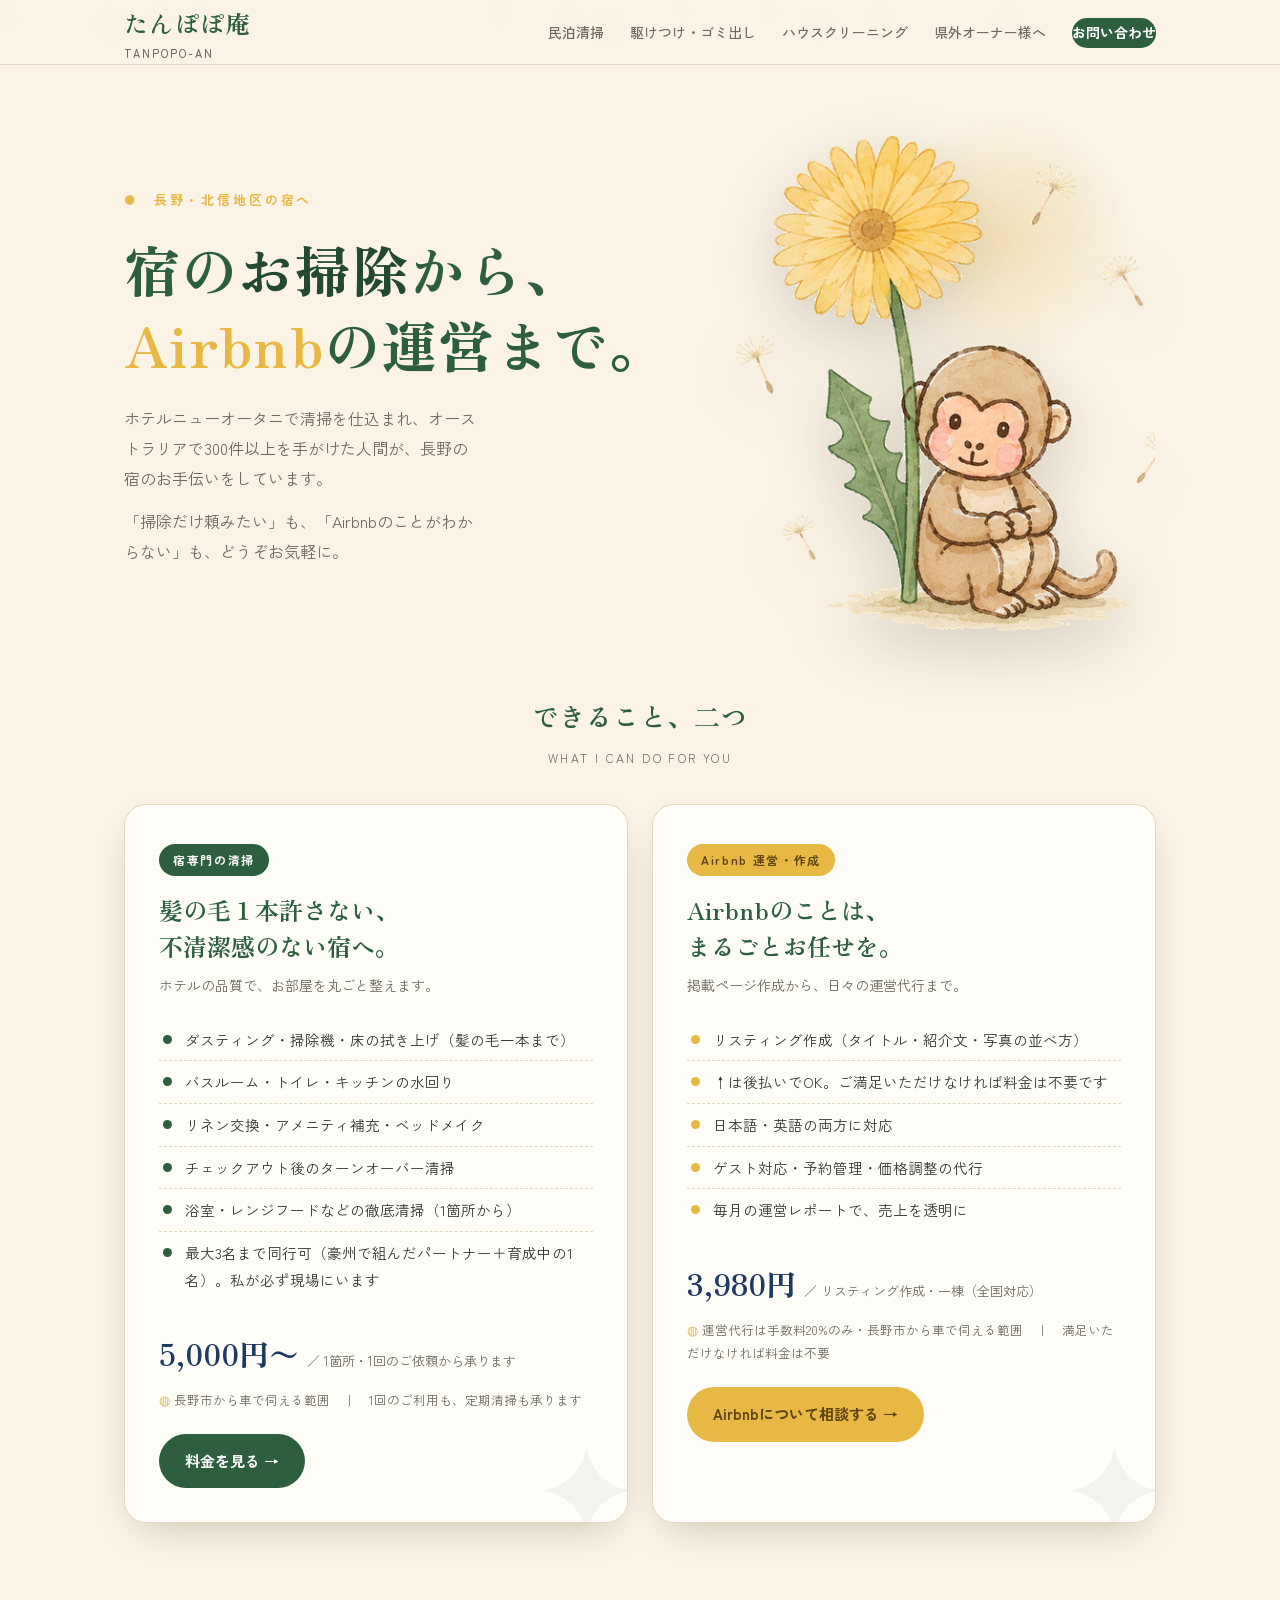
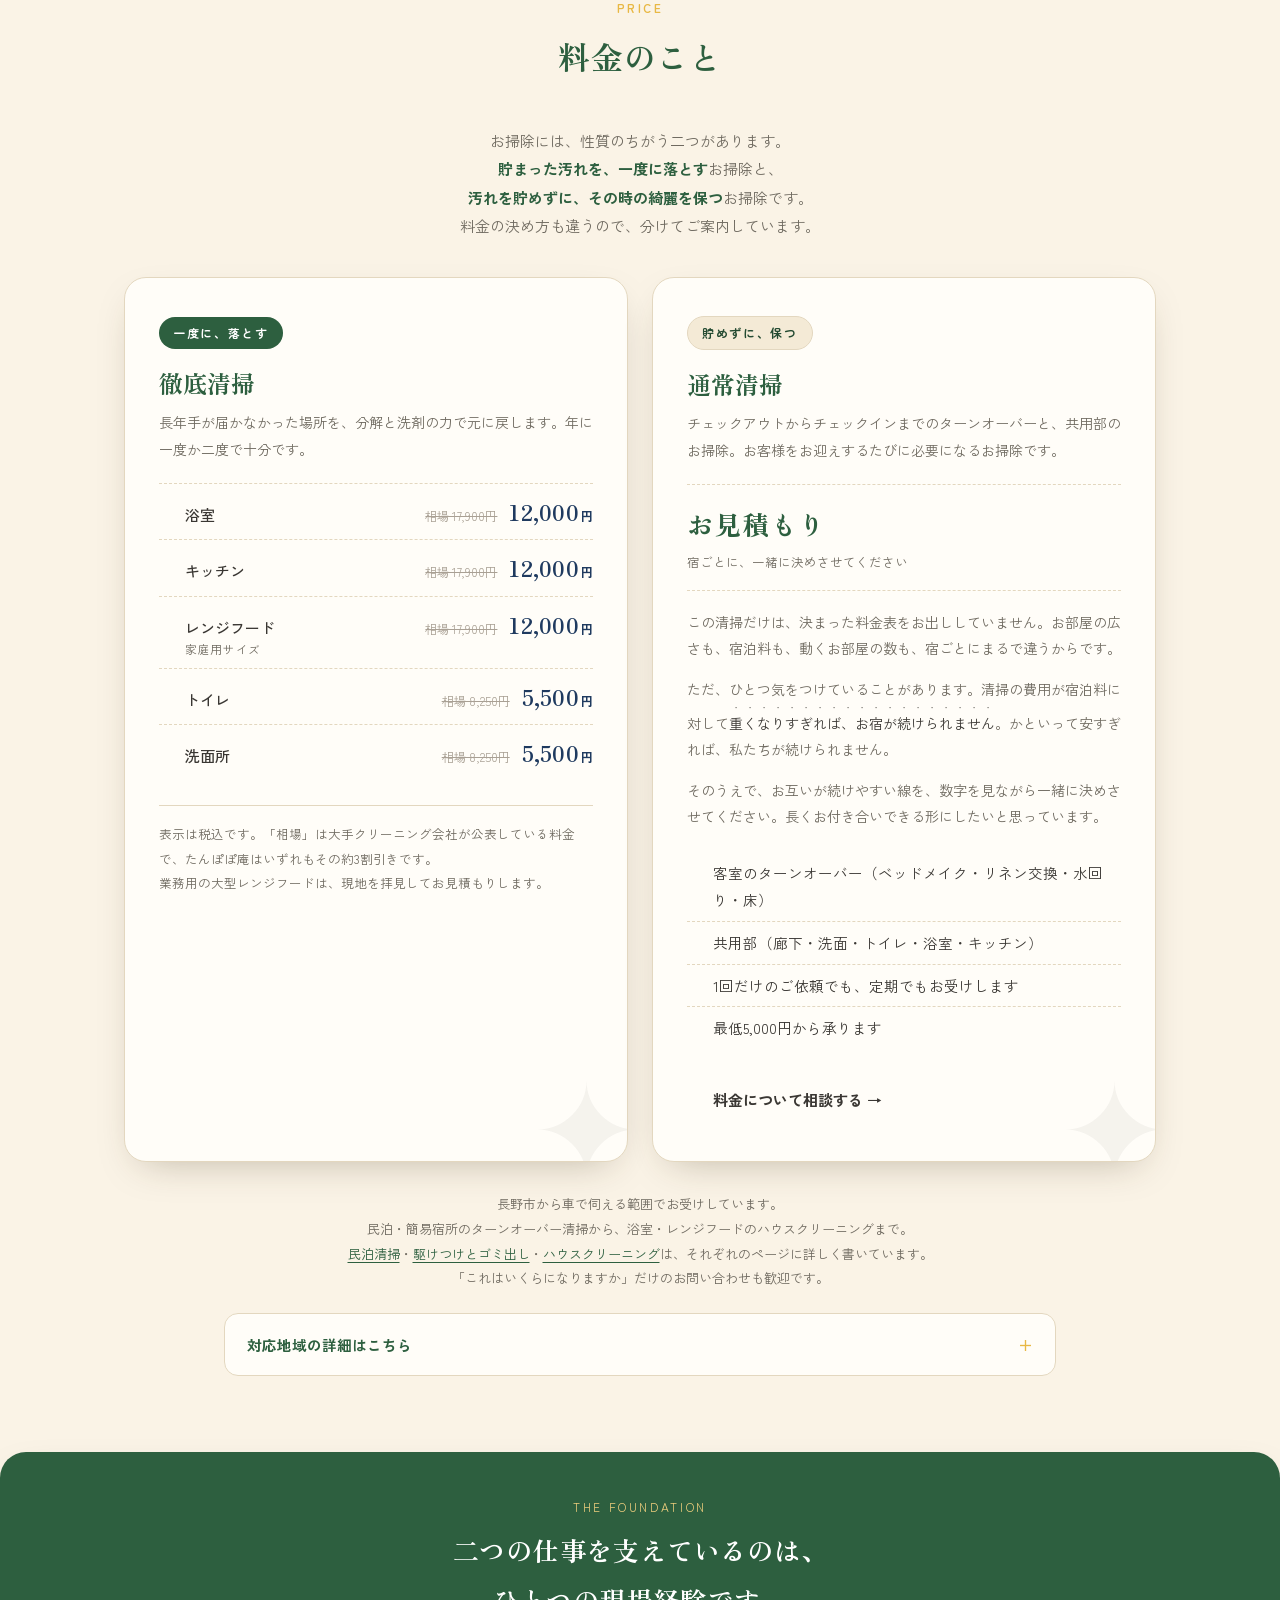
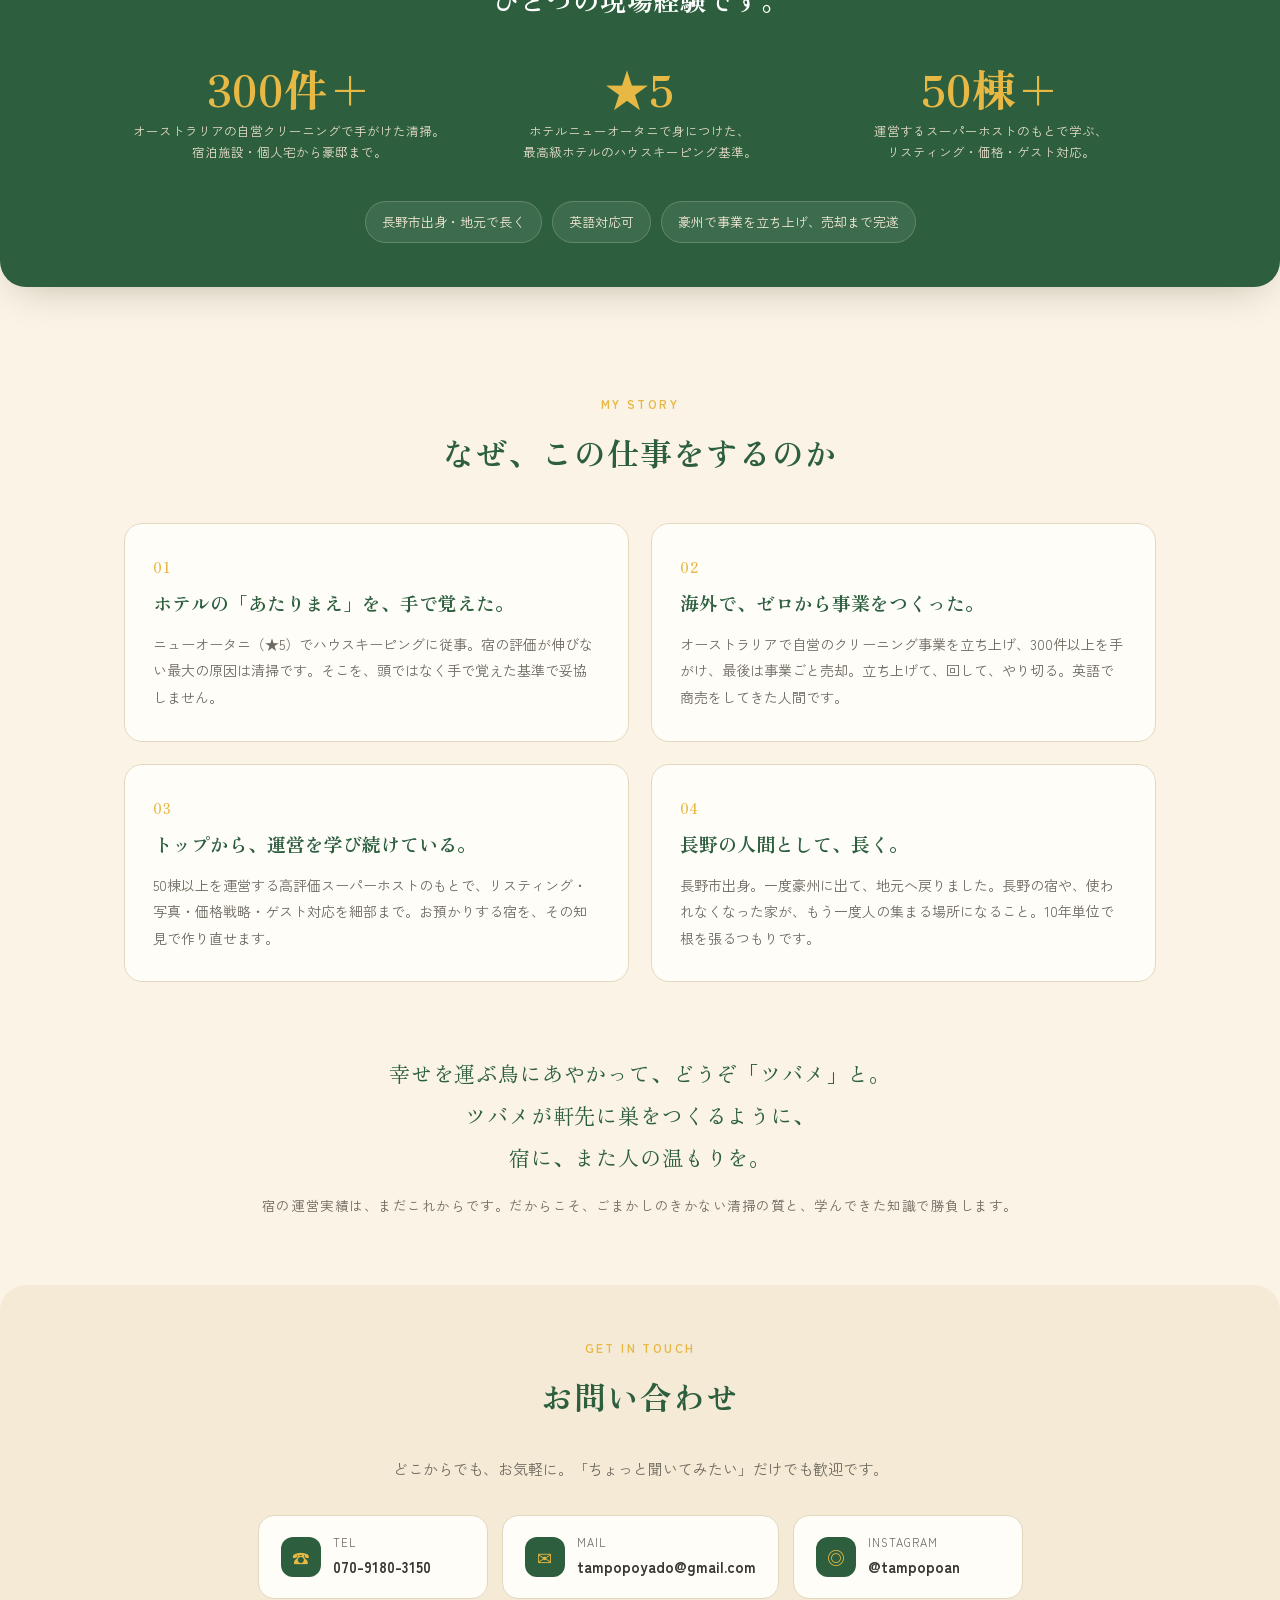
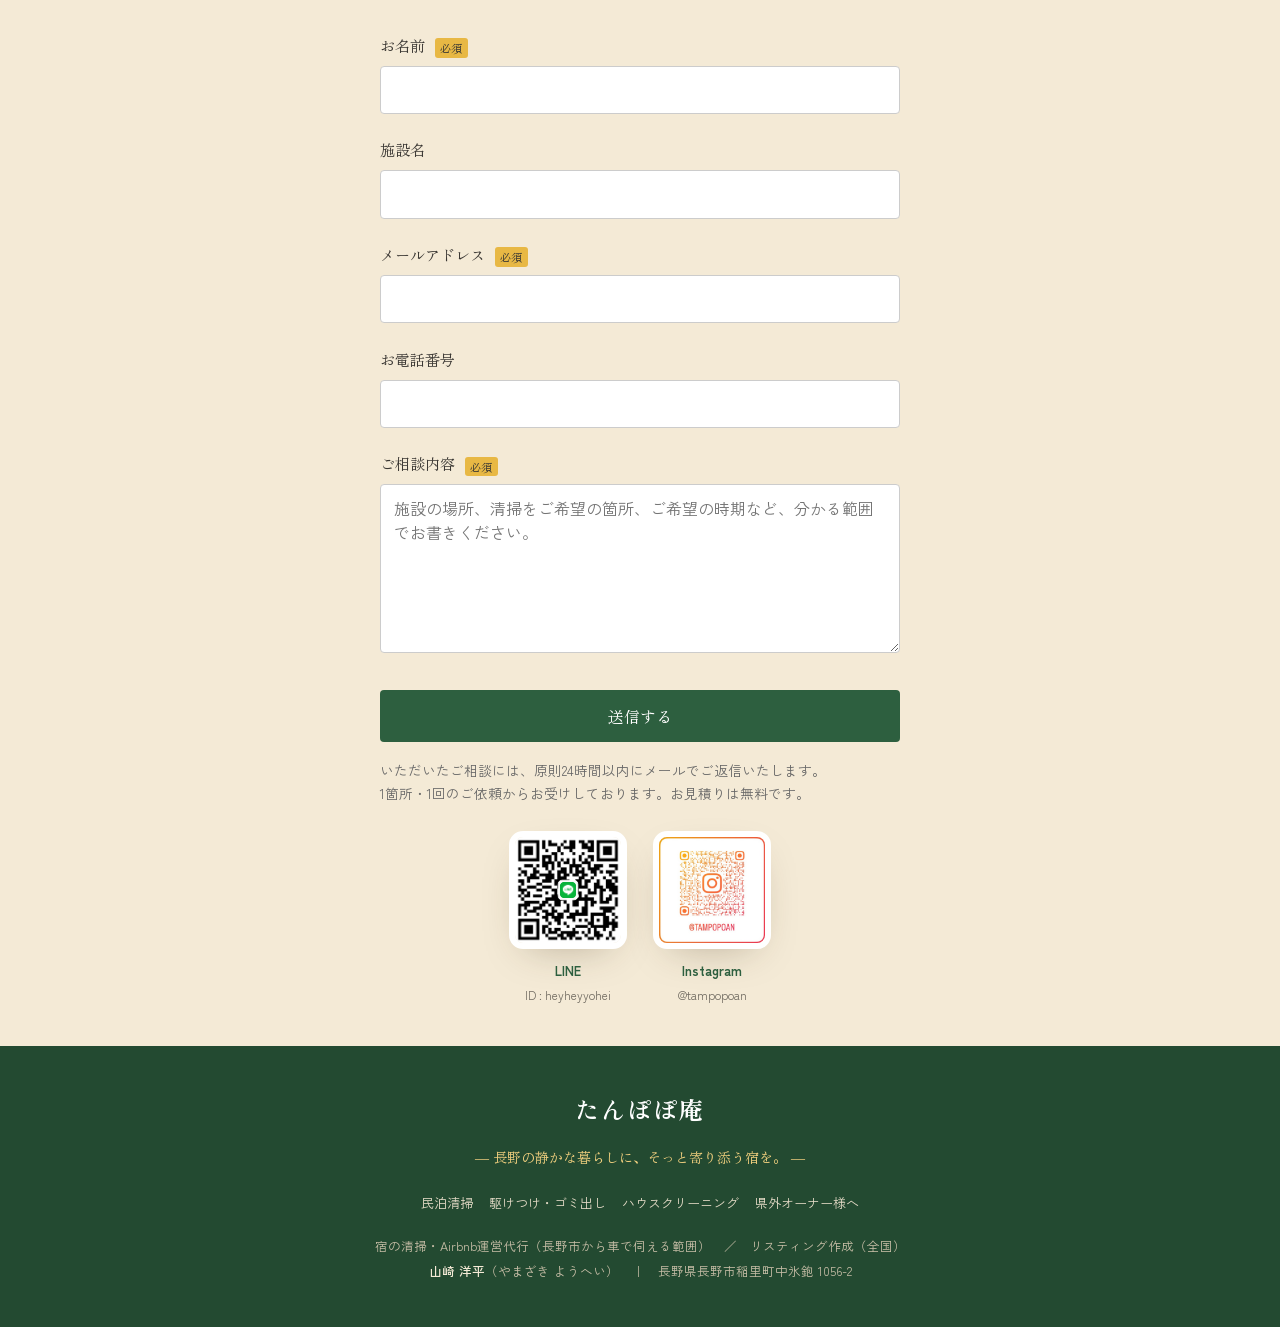
==== index.html @ 177598a3 "Update index.html" ====
<!DOCTYPE html>
<html lang="ja">
<head>
<meta name="google-site-verification" content="qoVNxd4DfmBizIimEKgVbTIYn8EXd05UOYTaPxvwoD4" />
<meta charset="UTF-8">
<meta name="viewport" content="width=device-width, initial-scale=1.0">
<title>長野市のハウスクリーニング・民泊清掃｜たんぽぽ庵</title>
<meta name="description" content="長野市のハウスクリーニング・民泊清掃。浴室クリーニング・キッチン・レンジフード掃除は各12,000円（税込）、トイレ・洗面所は5,500円。大手の約3割引きです。1箇所1回のご依頼から、宿の定期清掃・ターンオーバーまで。ホテルニューオータニ仕込み、豪州で300件以上の実績。Airbnb運営代行・リスティング作成も。">
<link rel="preconnect" href="https://fonts.googleapis.com">
<link rel="preconnect" href="https://fonts.gstatic.com" crossorigin>
<link href="https://fonts.googleapis.com/css2?family=Zen+Old+Mincho:wght@400;500;700;900&family=Zen+Kaku+Gothic+New:wght@400;500;700&family=Zen+Maru+Gothic:wght@500;700&display=swap" rel="stylesheet">
<style>
:root{
  --midori:#2D5F3F;        /* 深緑・主役 */
  --midori-deep:#234a31;
  --tanpopo:#E8B844;       /* たんぽぽ黄 */
  --tanpopo-soft:#f0cf7e;
  --washi:#FAF3E6;         /* 和紙ベージュ 明 */
  --washi-2:#F4EAD6;       /* 和紙ベージュ 濃 */
  --washi-card:#fffdf8;
  --navy:#1F3A5F;          /* ネイビー・数字 */
  --ink:#3a3733;
  --ink-soft:#6f6a60;
  --line:#e3d7bf;
  --shadow:0 14px 40px -18px rgba(60,45,20,.35);
  --serif:"Zen Old Mincho",serif;
  --sans:"Zen Kaku Gothic New",sans-serif;
  --maru:"Zen Maru Gothic",sans-serif;
}
*{box-sizing:border-box;margin:0;padding:0}
html{scroll-behavior:smooth}
body{
  font-family:var(--sans);color:var(--ink);
  background:var(--washi);line-height:1.9;
  -webkit-font-smoothing:antialiased;overflow-x:hidden;
}
img{max-width:100%;display:block}
a{color:inherit;text-decoration:none}
.wrap{max-width:1080px;margin:0 auto;padding:0 24px}

/* ---------- 綿毛の舞う背景 ---------- */
.fluff{position:fixed;inset:0;pointer-events:none;z-index:0;overflow:hidden}
.fluff span{position:absolute;color:var(--tanpopo);opacity:.22;font-size:20px;
  animation:drift linear infinite}
@keyframes drift{
  0%{transform:translateY(-10vh) translateX(0) rotate(0);opacity:0}
  10%{opacity:.22}
  90%{opacity:.22}
  100%{transform:translateY(110vh) translateX(40px) rotate(220deg);opacity:0}
}
@media(prefers-reduced-motion:reduce){.fluff{display:none}}

/* ---------- ヘッダー ---------- */
header{position:sticky;top:0;z-index:50;
  background:rgba(250,243,230,.82);backdrop-filter:blur(10px);
  border-bottom:1px solid var(--line)}
.nav{display:flex;align-items:center;justify-content:space-between;
  height:64px}
.brand{font-family:var(--serif);font-weight:700;font-size:24px;
  color:var(--midori);letter-spacing:.06em}
.brand small{font-family:var(--maru);font-weight:500;font-size:11px;
  color:var(--ink-soft);letter-spacing:.18em;display:block;margin-top:-2px}
.nav ul{display:flex;gap:26px;list-style:none;font-size:14px;font-weight:500}
.nav a{color:var(--ink-soft);transition:color .2s;padding:4px 0;
  border-bottom:2px solid transparent}
.nav a:hover{color:var(--midori)}
.nav-cta{background:var(--midori);color:#fff!important;padding:8px 18px;
  border-radius:999px;font-weight:700}
.nav-cta:hover{background:var(--midori-deep)}
@media(max-width:760px){.nav ul.links{display:none}}

/* ---------- ヒーロー ---------- */
.hero{position:relative;z-index:1;padding:70px 0 40px}
.hero-grid{display:grid;grid-template-columns:1.15fr .85fr;gap:40px;align-items:center}
.eyebrow{font-family:var(--maru);color:var(--tanpopo);font-weight:700;
  font-size:13px;letter-spacing:.22em;margin-bottom:18px}
.eyebrow::before{content:"✺　"}
.hero h1{font-family:var(--serif);font-weight:900;color:var(--midori);
  font-size:clamp(34px,5.4vw,56px);line-height:1.34;letter-spacing:.02em;
  margin-bottom:22px}
.hero h1 .y{color:var(--tanpopo);}
.hero h1 .hl{color:var(--midori-deep);}
.hero p.lead{font-size:16px;color:var(--ink-soft);max-width:44ch;
  margin-bottom:12px}
.hero-mascot{position:relative}
.hero-mascot img{width:100%;max-width:420px;margin:0 auto;
  filter:drop-shadow(0 20px 30px rgba(60,45,20,.18))}
.hero-mascot .halo{position:absolute;inset:-6% 4% auto auto;width:64%;
  aspect-ratio:1;border-radius:50%;
  background:radial-gradient(circle,rgba(232,184,68,.28),transparent 68%);
  z-index:-1}
@media(max-width:820px){
  .hero-grid{grid-template-columns:1fr;text-align:center}
  .hero p.lead{margin-left:auto;margin-right:auto}
  .hero-mascot{order:-1;max-width:300px;margin:0 auto}
}

/* ---------- 二枚看板 ---------- */
.pillars{position:relative;z-index:1;padding:20px 0 30px}
.pillars-head{text-align:center;margin-bottom:34px}
.pillars-head .jp{font-family:var(--serif);font-size:26px;color:var(--midori);
  font-weight:700;letter-spacing:.04em}
.pillars-head .en{font-family:var(--maru);font-size:12px;color:var(--ink-soft);
  letter-spacing:.2em;margin-top:6px}
.two{display:grid;grid-template-columns:1fr 1fr;gap:24px}
.card{position:relative;background:var(--washi-card);border-radius:22px;
  padding:38px 34px 34px;box-shadow:var(--shadow);
  border:1px solid var(--line);overflow:hidden;
  transition:transform .25s ease,box-shadow .25s ease}
.card:hover{transform:translateY(-5px);
  box-shadow:0 22px 50px -20px rgba(60,45,20,.42)}
.card .tag{display:inline-block;font-family:var(--maru);font-weight:700;
  font-size:12px;letter-spacing:.14em;padding:5px 14px;border-radius:999px;
  margin-bottom:16px}
.card--clean .tag{background:var(--midori);color:#fff}
.card--bnb .tag{background:var(--tanpopo);color:#5a4410}
.card h3{font-family:var(--serif);font-size:24px;color:var(--midori);
  font-weight:700;line-height:1.5;margin-bottom:8px}
.card .sub{font-size:14px;color:var(--ink-soft);margin-bottom:20px}
.card ul{list-style:none;margin-bottom:24px}
.card ul li{font-size:14.5px;padding:7px 0 7px 26px;position:relative;
  border-bottom:1px dashed var(--line)}
.card ul li:last-child{border-bottom:0}
.card ul li::before{content:"";position:absolute;left:4px;top:16px;
  width:9px;height:9px;border-radius:50%}
.card--clean ul li::before{background:var(--midori)}
.card--bnb ul li::before{background:var(--tanpopo)}
.card .price{display:flex;align-items:baseline;gap:8px;margin-bottom:6px}
.card .price b{font-family:var(--serif);font-size:30px;color:var(--navy);
  font-weight:900}
.card .price span{font-size:13px;color:var(--ink-soft)}
.card .area{font-size:12.5px;color:var(--ink-soft);margin-bottom:22px}
.card .area::before{content:"◍ ";color:var(--tanpopo)}
.card .go{display:inline-flex;align-items:center;gap:8px;font-weight:700;
  font-size:15px;padding:13px 26px;border-radius:999px;transition:.2s}
.card--clean .go{background:var(--midori);color:#fff}
.card--clean .go:hover{background:var(--midori-deep)}
.card--bnb .go{background:var(--tanpopo);color:#5a4410}
.card--bnb .go:hover{background:var(--tanpopo-soft);color:#4a3708}
.card .watermark{position:absolute;right:-14px;bottom:-24px;font-size:130px;
  opacity:.05;line-height:1}
@media(max-width:760px){.two{grid-template-columns:1fr}}

/* ---------- 料金 ---------- */
.price-sec{position:relative;z-index:1;padding:44px 0 20px}
.price-lede{text-align:center;font-size:15px;color:var(--ink-soft);
  max-width:38em;margin:0 auto 36px}
.price-lede b{color:var(--midori);font-weight:700}

.card--fixed .tag{background:var(--midori);color:#fff}
.card--quote .tag{background:var(--washi-2);color:var(--midori-deep);
  border:1px solid var(--line)}

/* 徹底清掃：料金表 */
.menu{list-style:none;margin:0 0 20px}
.menu li{display:flex;align-items:baseline;justify-content:space-between;
  gap:12px;padding:11px 0;border-bottom:1px dashed var(--line)}
.menu li:first-child{border-top:1px dashed var(--line)}
.menu .m-name{font-size:15px;font-weight:500;color:var(--ink)}
.menu .m-name small{display:block;font-size:11.5px;color:var(--ink-soft);
  font-weight:400;letter-spacing:.06em;margin-top:-4px}
.menu .m-fig{display:flex;align-items:baseline;gap:12px;white-space:nowrap}
.menu .m-market{font-size:12px;color:#a9a094;text-decoration:line-through;
  text-decoration-thickness:1px}
.menu .m-price{font-family:var(--serif);font-size:22px;font-weight:900;
  color:var(--navy);letter-spacing:.01em}
.menu .m-price em{font-style:normal;font-family:var(--sans);font-size:12px;
  font-weight:700;margin-left:2px}

.note{font-size:12.5px;line-height:1.95;color:var(--ink-soft);
  padding-top:16px;border-top:1px solid var(--line)}
.note b{color:var(--midori);font-weight:700}

/* 通常清掃：見積もり */
.quote-price{padding:14px 0 16px;margin-bottom:18px;
  border-top:1px dashed var(--line);border-bottom:1px dashed var(--line)}
.quote-price b{display:block;font-family:var(--serif);font-size:26px;
  font-weight:900;color:var(--midori);letter-spacing:.08em}
.quote-price span{display:block;font-size:12.5px;color:var(--ink-soft);
  margin-top:2px}
.quote-body p{font-size:14px;color:var(--ink-soft);margin-bottom:14px}
.quote-body p:last-child{margin-bottom:22px}

/* 傍点：和文本来の強調 */
.bo{font-style:normal;color:var(--ink);
  -webkit-text-emphasis:filled dot currentColor;
          text-emphasis:filled dot currentColor;
  -webkit-text-emphasis-position:over right;
          text-emphasis-position:over right}
@supports not (text-emphasis:filled dot){
  .bo{border-bottom:1px solid var(--tanpopo);padding-bottom:.08em}
}

.price-foot{text-align:center;font-size:13px;color:var(--ink-soft);
  margin-top:30px}

/* ---------- 信頼の土台（帯） ---------- */
.trust{position:relative;z-index:1;margin:56px 0;
  background:var(--midori);color:#f4ead6;border-radius:26px;
  padding:44px 34px;box-shadow:var(--shadow)}
.trust-inner{max-width:1080px;margin:0 auto;padding:0 24px}
.trust .lbl{font-family:var(--maru);font-size:12px;letter-spacing:.22em;
  color:var(--tanpopo-soft);text-align:center;margin-bottom:6px}
.trust h2{font-family:var(--serif);font-size:clamp(20px,3vw,26px);
  font-weight:700;text-align:center;margin-bottom:34px;color:#fff;
  letter-spacing:.03em}
.stats{display:grid;grid-template-columns:repeat(3,1fr);gap:20px;
  margin-bottom:30px}
.stat{text-align:center;padding:8px}
.stat b{font-family:var(--serif);font-weight:900;color:var(--tanpopo);
  font-size:clamp(30px,5vw,44px);display:block;line-height:1}
.stat span{font-size:12.5px;color:#e6dcc8;display:block;margin-top:10px;
  line-height:1.7}
.creds{display:flex;flex-wrap:wrap;gap:10px;justify-content:center}
.creds span{background:rgba(255,255,255,.08);border:1px solid rgba(244,234,214,.2);
  padding:8px 16px;border-radius:999px;font-size:13px}
@media(max-width:620px){.stats{grid-template-columns:1fr;gap:24px}}

/* ---------- ストーリー ---------- */
.story{position:relative;z-index:1;padding:50px 0}
.sec-head{text-align:center;margin-bottom:40px}
.sec-head .en{font-family:var(--maru);font-size:12px;letter-spacing:.2em;
  color:var(--tanpopo);font-weight:700}
.sec-head .jp{font-family:var(--serif);font-size:clamp(24px,3.6vw,32px);
  color:var(--midori);font-weight:700;margin-top:6px;letter-spacing:.03em}
.steps{display:grid;grid-template-columns:1fr 1fr;gap:22px}
.step{background:var(--washi-card);border-radius:18px;padding:30px 28px;
  border:1px solid var(--line);position:relative}
.step .no{font-family:var(--serif);font-size:14px;font-weight:700;
  color:var(--tanpopo);letter-spacing:.1em}
.step h4{font-family:var(--serif);font-size:19px;color:var(--midori);
  font-weight:700;margin:8px 0 12px;line-height:1.6}
.step p{font-size:14px;color:var(--ink-soft)}
@media(max-width:760px){.steps{grid-template-columns:1fr}}

/* ---------- 声かけ（間の言葉） ---------- */
.aside{position:relative;z-index:1;text-align:center;padding:20px 0 10px}
.aside p{font-family:var(--serif);font-size:clamp(17px,2.6vw,21px);
  color:var(--midori);line-height:2;letter-spacing:.04em}
.aside .mini{font-family:var(--sans);font-size:13.5px;color:var(--ink-soft);
  margin-top:14px}

/* ---------- お問い合わせ ---------- */
.contact{position:relative;z-index:1;margin:56px 0 0;
  background:var(--washi-2);border-radius:26px 26px 0 0;padding:52px 0 40px}
.contact .sec-head{margin-bottom:28px}
.contact .invite{text-align:center;font-size:15px;color:var(--ink-soft);
  margin-bottom:32px}
.methods{display:flex;flex-wrap:wrap;gap:14px;justify-content:center;
  margin-bottom:14px}
.method{display:flex;align-items:center;gap:12px;background:var(--washi-card);
  border:1px solid var(--line);border-radius:16px;padding:16px 22px;
  min-width:230px;transition:.2s}
.method:hover{transform:translateY(-3px);box-shadow:var(--shadow);
  border-color:var(--tanpopo)}
.method .ic{width:40px;height:40px;border-radius:12px;background:var(--midori);
  color:var(--tanpopo);display:grid;place-items:center;font-size:18px;
  flex-shrink:0}
.method .t{font-size:11px;color:var(--ink-soft);letter-spacing:.1em}
.method .v{font-size:15px;font-weight:700;color:var(--ink)}
.qr-row{display:flex;gap:26px;justify-content:center;flex-wrap:wrap;
  margin-top:26px}
.qr{text-align:center}
.qr img{width:118px;height:118px;border-radius:14px;border:6px solid #fff;
  box-shadow:var(--shadow);background:#fff}
.qr p{font-size:12px;color:var(--ink-soft);margin-top:10px}
.qr p b{color:var(--midori);display:block;font-size:13px}

/* ---------- フッター ---------- */
footer{position:relative;z-index:1;background:var(--midori-deep);color:#e6dcc8;
  padding:40px 0 44px;text-align:center}
footer .fbrand{font-family:var(--serif);font-size:24px;color:#fff;
  font-weight:700;letter-spacing:.08em;margin-bottom:12px}
footer .tag{font-family:var(--serif);font-size:14px;color:var(--tanpopo-soft);
  margin-bottom:20px}
footer .meta{font-size:12.5px;line-height:2;color:#c9bfa8}
footer .meta b{color:#f4ead6;font-weight:500}

/* reveal */
.reveal{opacity:0;transform:translateY(24px);
  transition:opacity .7s ease,transform .7s ease}
.reveal.in{opacity:1;transform:none}
@media(prefers-reduced-motion:reduce){.reveal{opacity:1;transform:none}}
.contact-form { max-width: 520px; margin: 2em auto 0; text-align: left; }
.contact-form label {
  display: block; margin-top: 1.4em; margin-bottom: .4em;
  font-family: var(--serif); font-size: .95rem;
}
.contact-form input, .contact-form textarea {
  width: 100%; padding: .7em .8em;
  border: 1px solid #ccc; border-radius: 4px;
  font-size: 16px; font-family: inherit;
  box-sizing: border-box;
}
.contact-form input:focus, .contact-form textarea:focus {
  outline: none; border-color: var(--midori);
}
.req {
  background: var(--tanpopo); color: #333;
  font-size: .7rem; padding: .15em .5em;
  border-radius: 3px; margin-left: .5em;
  vertical-align: middle;
}
.contact-form button {
  margin-top: 1.8em; width: 100%;
  padding: .9em; border: none; border-radius: 4px;
  background: var(--midori); color: #fff;
  font-size: 1rem; font-family: var(--serif);
  cursor: pointer;
}
.contact-form button:hover { opacity: .85; }
.form-note { font-size: .85rem; color: #666; margin-top: 1.2em; line-height: 1.7; }
/* フッター文中のリンク */
.foot-link{color:var(--midori);text-decoration:underline;
  text-underline-offset:3px;text-decoration-thickness:1px}
.foot-link:hover{color:var(--tanpopo)}

/* 対応地域の詳細（折りたたみ） */
.area-detail{position:relative;z-index:1;margin:22px auto 0;max-width:52em;
  background:var(--washi-card);border:1px solid var(--line);
  border-radius:14px;padding:2px 22px;text-align:left}
.area-detail summary{cursor:pointer;font-weight:700;font-size:14.5px;
  color:var(--midori);padding:15px 28px 15px 0;list-style:none;position:relative}
.area-detail summary::-webkit-details-marker{display:none}
.area-detail summary::after{content:"＋";position:absolute;right:0;top:15px;
  color:var(--tanpopo);font-weight:700}
.area-detail[open] summary::after{content:"−"}
.area-list{border-top:1px dashed var(--line);padding-top:14px;margin-bottom:4px}
.area-list dt{font-family:var(--serif);font-size:14px;font-weight:700;
  color:var(--midori-deep);margin-top:14px}
.area-list dt:first-child{margin-top:0}
.area-list dd{font-size:13.5px;color:var(--ink-soft);margin:4px 0 0;line-height:1.95}
.area-note{font-size:12.5px;color:var(--ink-soft);padding:14px 0 18px;
  border-top:1px dashed var(--line);margin-top:16px}
</style>
<link rel="canonical" href="https://tampopoan.com/">
<meta property="og:type" content="website">
<meta property="og:site_name" content="たんぽぽ庵">
<meta property="og:title" content="長野市のハウスクリーニング・民泊清掃｜たんぽぽ庵">
<meta property="og:description" content="長野市のハウスクリーニング・民泊清掃。浴室・キッチン・レンジフードは各12,000円（税込）、トイレ・洗面所は5,500円。1箇所1回のご依頼から、宿のターンオーバー清掃・駆けつけ・ゴミ出しまで。">
<meta property="og:url" content="https://tampopoan.com/">
<meta property="og:image" content="https://tampopoan.com/images/mascot.png">
<meta property="og:locale" content="ja_JP">
<meta name="twitter:card" content="summary_large_image">

<script type="application/ld+json">
{
  "@context": "https://schema.org",
  "@type": "HomeAndConstructionBusiness",
  "@id": "https://tampopoan.com/#business",
  "name": "たんぽぽ庵",
  "alternateName": "TANPOPO-AN",
  "description": "長野市のハウスクリーニング・民泊清掃。宿のターンオーバー清掃、駆けつけ代行、ゴミ出し、消耗品補充まで。",
  "url": "https://tampopoan.com/",
  "telephone": "+81-70-9180-3150",
  "email": "tampopoyado@gmail.com",
  "image": "https://tampopoan.com/images/mascot.png",
  "priceRange": "¥5,000〜",
  "founder": { "@type": "Person", "name": "山崎 洋平" },
  "address": {
    "@type": "PostalAddress",
    "addressCountry": "JP",
    "addressRegion": "長野県",
    "addressLocality": "長野市",
    "streetAddress": "稲里町中氷鉋1056-2"
  },
  "areaServed": [
    { "@type": "City", "name": "長野市" },
    { "@type": "City", "name": "須坂市" },
    { "@type": "City", "name": "千曲市" },
    { "@type": "AdministrativeArea", "name": "小布施町" },
    { "@type": "AdministrativeArea", "name": "飯綱町" },
    { "@type": "AdministrativeArea", "name": "高山村" }
  ],
  "sameAs": ["https://instagram.com/tampopoan"],
  "openingHoursSpecification": [{
    "@type": "OpeningHoursSpecification",
    "dayOfWeek": ["Monday","Tuesday","Wednesday","Thursday","Friday","Saturday","Sunday"],
    "opens": "08:00",
    "closes": "20:00"
  }],
  "hasOfferCatalog": {
    "@type": "OfferCatalog",
    "name": "料金",
    "itemListElement": [
      { "@type": "Offer", "priceCurrency": "JPY", "price": "12000",
        "itemOffered": { "@type": "Service", "name": "浴室クリーニング" } },
      { "@type": "Offer", "priceCurrency": "JPY", "price": "12000",
        "itemOffered": { "@type": "Service", "name": "キッチンクリーニング" } },
      { "@type": "Offer", "priceCurrency": "JPY", "price": "12000",
        "itemOffered": { "@type": "Service", "name": "レンジフードクリーニング" } },
      { "@type": "Offer", "priceCurrency": "JPY", "price": "5500",
        "itemOffered": { "@type": "Service", "name": "トイレクリーニング" } },
      { "@type": "Offer", "priceCurrency": "JPY", "price": "5500",
        "itemOffered": { "@type": "Service", "name": "洗面所クリーニング" } },
      { "@type": "Offer", "priceCurrency": "JPY", "price": "5000",
        "itemOffered": { "@type": "Service", "name": "民泊ターンオーバー清掃" } }
    ]
  }
}
</script>
</head>
<body>

<div class="fluff" id="fluff" aria-hidden="true"></div>

<header>
  <div class="wrap nav">
    <div class="brand">たんぽぽ庵<small>TANPOPO-AN</small></div>
    <ul class="links">
      <li><a href="minpaku-cleaning.html">民泊清掃</a></li>
      <li><a href="kaketsuke.html">駆けつけ・ゴミ出し</a></li>
      <li><a href="housecleaning.html">ハウスクリーニング</a></li>
      <li><a href="remote-owner.html">県外オーナー様へ</a></li>
      <li><a href="#contact" class="nav-cta">お問い合わせ</a></li>
    </ul>
  </div>
</header>

<!-- ヒーロー -->
<section class="hero">
  <div class="wrap hero-grid">
    <div class="reveal">
      <p class="eyebrow">長野・北信地区の宿へ</p>
      <h1>宿の<span class="hl">お掃除</span>から、<br><span class="y">Airbnb</span>の運営まで。</h1>
      <p class="lead">ホテルニューオータニで清掃を仕込まれ、オーストラリアで300件以上を手がけた人間が、長野の宿のお手伝いをしています。</p>
      <p class="lead">「掃除だけ頼みたい」も、「Airbnbのことがわからない」も、どうぞお気軽に。</p>
    </div>
    <div class="hero-mascot reveal">
      <div class="halo"></div>
      <img src="images/mascot.png" alt="たんぽぽ庵のマスコット、たんぽぽに寄り添うお猿">
    </div>
  </div>
</section>

<!-- 二枚看板 -->
<section class="pillars" id="pillars">
  <div class="wrap">
    <div class="pillars-head reveal">
      <div class="jp">できること、二つ</div>
      <div class="en">WHAT I CAN DO FOR YOU</div>
    </div>
    <div class="two">

      <!-- 清掃 -->
      <div class="card card--clean reveal" id="clean">
        <span class="tag">宿専門の清掃</span>
        <h3>髪の毛１本許さない、<br>不清潔感のない宿へ。</h3>
        <p class="sub">ホテルの品質で、お部屋を丸ごと整えます。</p>
        <ul>
          <li>ダスティング・掃除機・床の拭き上げ（髪の毛一本まで）</li>
          <li>バスルーム・トイレ・キッチンの水回り</li>
          <li>リネン交換・アメニティ補充・ベッドメイク</li>
          <li>チェックアウト後のターンオーバー清掃</li>
          <li>浴室・レンジフードなどの徹底清掃（1箇所から）</li>
          <li>最大3名まで同行可（豪州で組んだパートナー＋育成中の1名）。私が必ず現場にいます</li>
        </ul>
        <div class="price"><b>5,000円〜</b><span>／ 1箇所・1回のご依頼から承ります</span></div>
        <p class="area">長野市から車で伺える範囲　｜　1回のご利用も、定期清掃も承ります</p>
        <a class="go" href="#price">料金を見る →</a>
        <div class="watermark">✦</div>
      </div>

      <!-- Airbnb -->
      <div class="card card--bnb reveal" id="bnb">
        <span class="tag">Airbnb 運営・作成</span>
        <h3>Airbnbのことは、<br>まるごとお任せを。</h3>
        <p class="sub">掲載ページ作成から、日々の運営代行まで。</p>
        <ul>
          <li>リスティング作成（タイトル・紹介文・写真の並べ方）</li>
          <li>↑は後払いでOK。ご満足いただけなければ料金は不要です</li>
          <li>日本語・英語の両方に対応</li>
          <li>ゲスト対応・予約管理・価格調整の代行</li>
          <li>毎月の運営レポートで、売上を透明に</li>
        </ul>
        <div class="price"><b>3,980円</b><span>／ リスティング作成・一棟（全国対応）</span></div>
        <p class="area">運営代行は手数料20%のみ・長野市から車で伺える範囲　｜　満足いただけなければ料金は不要</p>
        <a class="go" href="#contact">Airbnbについて相談する →</a>
        <div class="watermark">✦</div>
      </div>

    </div>
  </div>
</section>

<!-- 料金 -->
<section class="price-sec" id="price">
  <div class="wrap">
    <div class="sec-head reveal">
      <div class="en">PRICE</div>
      <div class="jp">料金のこと</div>
    </div>

    <p class="price-lede reveal">
      お掃除には、性質のちがう二つがあります。<br>
      <b>貯まった汚れを、一度に落とす</b>お掃除と、<br>
      <b>汚れを貯めずに、その時の綺麗を保つ</b>お掃除です。<br>
      料金の決め方も違うので、分けてご案内しています。
    </p>

    <div class="two">

      <!-- 徹底清掃 -->
      <div class="card card--fixed reveal">
        <span class="tag">一度に、落とす</span>
        <h3>徹底清掃</h3>
        <p class="sub">長年手が届かなかった場所を、分解と洗剤の力で元に戻します。年に一度か二度で十分です。</p>

        <ul class="menu">
          <li>
            <span class="m-name">浴室</span>
            <span class="m-fig"><span class="m-market">相場 17,900円</span><span class="m-price">12,000<em>円</em></span></span>
          </li>
          <li>
            <span class="m-name">キッチン</span>
            <span class="m-fig"><span class="m-market">相場 17,900円</span><span class="m-price">12,000<em>円</em></span></span>
          </li>
          <li>
            <span class="m-name">レンジフード<small>家庭用サイズ</small></span>
            <span class="m-fig"><span class="m-market">相場 17,900円</span><span class="m-price">12,000<em>円</em></span></span>
          </li>
          <li>
            <span class="m-name">トイレ</span>
            <span class="m-fig"><span class="m-market">相場 8,250円</span><span class="m-price">5,500<em>円</em></span></span>
          </li>
          <li>
            <span class="m-name">洗面所</span>
            <span class="m-fig"><span class="m-market">相場 8,250円</span><span class="m-price">5,500<em>円</em></span></span>
          </li>
        </ul>

        <p class="note">
          表示は税込です。「相場」は大手クリーニング会社が公表している料金で、たんぽぽ庵はいずれもその約3割引きです。<br>
          業務用の大型レンジフードは、現地を拝見してお見積もりします。
        </p>
        <div class="watermark">✦</div>
      </div>

      <!-- 通常清掃 -->
      <div class="card card--quote reveal">
        <span class="tag">貯めずに、保つ</span>
        <h3>通常清掃</h3>
        <p class="sub">チェックアウトからチェックインまでのターンオーバーと、共用部のお掃除。お客様をお迎えするたびに必要になるお掃除です。</p>

        <div class="quote-price">
          <b>お見積もり</b>
          <span>宿ごとに、一緒に決めさせてください</span>
        </div>

        <div class="quote-body">
          <p>この清掃だけは、決まった料金表をお出ししていません。お部屋の広さも、宿泊料も、動くお部屋の数も、宿ごとにまるで違うからです。</p>
          <p>ただ、ひとつ気をつけていることがあります。清掃の費用が宿泊料に対して<em class="bo">重くなりすぎれば、お宿が続けられません</em>。かといって安すぎれば、私たちが続けられません。</p>
          <p>そのうえで、お互いが続けやすい線を、数字を見ながら一緒に決めさせてください。長くお付き合いできる形にしたいと思っています。</p>
        </div>

        <ul>
          <li>客室のターンオーバー（ベッドメイク・リネン交換・水回り・床）</li>
          <li>共用部（廊下・洗面・トイレ・浴室・キッチン）</li>
          <li>1回だけのご依頼でも、定期でもお受けします</li>
          <li>最低5,000円から承ります</li>
        </ul>

        <a class="go" href="#contact">料金について相談する →</a>
        <div class="watermark">✦</div>
      </div>

    </div>

    <p class="price-foot reveal">
      長野市から車で伺える範囲でお受けしています。<br>
      民泊・簡易宿所のターンオーバー清掃から、浴室・レンジフードのハウスクリーニングまで。<br>
      <a href="minpaku-cleaning.html" class="foot-link">民泊清掃</a>・<a href="kaketsuke.html" class="foot-link">駆けつけとゴミ出し</a>・<a href="housecleaning.html" class="foot-link">ハウスクリーニング</a>は、それぞれのページに詳しく書いています。<br>
      「これはいくらになりますか」だけのお問い合わせも歓迎です。
    </p>

    <details class="area-detail reveal">
      <summary>対応地域の詳細はこちら</summary>
      <dl class="area-list">
        <dt>長野市 中心部</dt>
        <dd>長野駅周辺・栗田・南千歳・末広町・問御所町・権堂・鶴賀・居町・緑町・若里・中御所・七瀬・南長野・妻科・旭町・西長野・箱清水・三輪・上松・桜枝町</dd>
        <dt>長野市 東部</dt>
        <dd>高田・稲葉・南長池・北長池・東和田・西和田・平林・石渡・大豆島・風間・屋島・小島・村山・中越・柳原・長沼・赤沼・津野</dd>
        <dt>長野市 北部</dt>
        <dd>吉田・稲田・徳間・檀田・上野・若槻・浅川・金箱・上駒沢・下駒沢・南堀・北堀・古里・豊野・飯綱高原・戸隠</dd>
        <dt>長野市 西部</dt>
        <dd>安茂里・差出・小市・平柴・伊勢宮・芋井</dd>
        <dt>長野市 南部</dt>
        <dd>稲里町・中氷鉋・上氷鉋・下氷鉋・青木島・丹波島・真島・小島田・東福寺・広田・川中島・今井・御厨・原・篠ノ井・御幣川・布施高田・二ツ柳・岡田・塩崎・松代・西条・清野・若穂・綿内・川田・保科</dd>
        <dt>長野市の周辺</dt>
        <dd>須坂市・千曲市（屋代・戸倉・上山田）・小布施町・飯綱町（牟礼・三水）・高山村</dd>
      </dl>
      <p class="area-note">上記以外でも、長野市から車で伺える範囲であればご相談ください。中山間部（鬼無里・中条・信州新町・大岡・七二会）など、片道40分を大きく超える地域はお受けできない場合があります。</p>
    </details>
  </div>
</section>

<!-- 信頼の土台 -->
<section class="trust" id="trust">
  <div class="trust-inner">
    <p class="lbl reveal">THE FOUNDATION</p>
    <h2 class="reveal">二つの仕事を支えているのは、<br>ひとつの現場経験です。</h2>
    <div class="stats">
      <div class="stat reveal"><b>300件+</b><span>オーストラリアの自営クリーニングで手がけた清掃。<br>宿泊施設・個人宅から豪邸まで。</span></div>
      <div class="stat reveal"><b>★5</b><span>ホテルニューオータニで身につけた、<br>最高級ホテルのハウスキーピング基準。</span></div>
      <div class="stat reveal"><b>50棟+</b><span>運営するスーパーホストのもとで学ぶ、<br>リスティング・価格・ゲスト対応。</span></div>
    </div>
    <div class="creds">
      <span class="reveal">長野市出身・地元で長く</span>
      <span class="reveal">英語対応可</span>
      <span class="reveal">豪州で事業を立ち上げ、売却まで完遂</span>
    </div>
  </div>
</section>

<!-- ストーリー -->
<section class="story" id="story">
  <div class="wrap">
    <div class="sec-head reveal">
      <div class="en">MY STORY</div>
      <div class="jp">なぜ、この仕事をするのか</div>
    </div>
    <div class="steps">
      <div class="step reveal">
        <div class="no">01</div>
        <h4>ホテルの「あたりまえ」を、手で覚えた。</h4>
        <p>ニューオータニ（★5）でハウスキーピングに従事。宿の評価が伸びない最大の原因は清掃です。そこを、頭ではなく手で覚えた基準で妥協しません。</p>
      </div>
      <div class="step reveal">
        <div class="no">02</div>
        <h4>海外で、ゼロから事業をつくった。</h4>
        <p>オーストラリアで自営のクリーニング事業を立ち上げ、300件以上を手がけ、最後は事業ごと売却。立ち上げて、回して、やり切る。英語で商売をしてきた人間です。</p>
      </div>
      <div class="step reveal">
        <div class="no">03</div>
        <h4>トップから、運営を学び続けている。</h4>
        <p>50棟以上を運営する高評価スーパーホストのもとで、リスティング・写真・価格戦略・ゲスト対応を細部まで。お預かりする宿を、その知見で作り直せます。</p>
      </div>
      <div class="step reveal">
        <div class="no">04</div>
        <h4>長野の人間として、長く。</h4>
        <p>長野市出身。一度豪州に出て、地元へ戻りました。長野の宿や、使われなくなった家が、もう一度人の集まる場所になること。10年単位で根を張るつもりです。</p>
      </div>
    </div>
  </div>
</section>

<!-- 間の言葉 -->
<section class="aside">
  <div class="wrap">
    <p class="reveal">幸せを運ぶ鳥にあやかって、どうぞ「ツバメ」と。<br>ツバメが軒先に巣をつくるように、<br>宿に、また人の温もりを。</p>
    <p class="mini reveal">宿の運営実績は、まだこれからです。だからこそ、ごまかしのきかない清掃の質と、学んできた知識で勝負します。</p>
  </div>
</section>

<!-- お問い合わせ -->
<section class="contact" id="contact">
  <div class="wrap">
    <div class="sec-head reveal">
      <div class="en">GET IN TOUCH</div>
      <div class="jp">お問い合わせ</div>
    </div>
    <p class="invite reveal">どこからでも、お気軽に。「ちょっと聞いてみたい」だけでも歓迎です。</p>
    <div class="methods">
      <a class="method reveal" href="tel:07091803150">
        <div class="ic">☎</div>
        <div><div class="t">TEL</div><div class="v">070-9180-3150</div></div>
      </a>
      <a class="method reveal" href="mailto:tampopoyado@gmail.com">
        <div class="ic">✉</div>
        <div><div class="t">MAIL</div><div class="v">tampopoyado@gmail.com</div></div>
      </a>
      <a class="method reveal" href="https://instagram.com/tampopoan" target="_blank" rel="noopener">
        <div class="ic">◎</div>
        <div><div class="t">INSTAGRAM</div><div class="v">@tampopoan</div></div>
      </a>
    </div>
    <form action="https://formspree.io/f/xkjnrwkl" method="POST" class="contact-form reveal" id="contactForm">

  <label for="name">お名前 <span class="req">必須</span></label>
  <input type="text" id="name" name="お名前" required>

  <label for="shisetsu">施設名</label>
  <input type="text" id="shisetsu" name="施設名">

  <label for="email">メールアドレス <span class="req">必須</span></label>
  <input type="email" id="email" name="メールアドレス" required>

  <label for="tel">お電話番号</label>
  <input type="tel" id="tel" name="電話番号">

  <label for="message">ご相談内容 <span class="req">必須</span></label>
  <textarea id="message" name="ご相談内容" rows="6" required
    placeholder="施設の場所、清掃をご希望の箇所、ご希望の時期など、分かる範囲でお書きください。"></textarea>

  <input type="text" name="_gotcha" style="display:none">
  <input type="hidden" name="_subject" value="【たんぽぽ庵】サイトからお問い合わせ">
  <input type="hidden" name="_next" value="https://tampopoan.com/thanks.html">

  <button type="submit">送信する</button>

  <p class="form-note">
    いただいたご相談には、原則24時間以内にメールでご返信いたします。<br>
    1箇所・1回のご依頼からお受けしております。お見積りは無料です。
  </p>
</form>
    <div class="qr-row">
      <div class="qr reveal">
        <img src="images/line_qr.jpg" alt="LINE QRコード" onerror="this.style.display='none'">
        <p><b>LINE</b>ID : heyheyyohei</p>
      </div>
      <div class="qr reveal">
        <img src="images/instagram_qr_crop.jpg" alt="Instagram QRコード" onerror="this.style.display='none'">
        <p><b>Instagram</b>@tampopoan</p>
      </div>
    </div>
  </div>
</section>

<footer>
  <div class="wrap">
    <div class="fbrand">たんぽぽ庵</div>
    <div class="tag">― 長野の静かな暮らしに、そっと寄り添う宿を。 ―</div>
        <nav style="display:flex;flex-wrap:wrap;gap:16px;justify-content:center;font-size:13px;margin-bottom:18px">
      <a href="minpaku-cleaning.html" style="color:#e6dcc8">民泊清掃</a>
      <a href="kaketsuke.html" style="color:#e6dcc8">駆けつけ・ゴミ出し</a>
      <a href="housecleaning.html" style="color:#e6dcc8">ハウスクリーニング</a>
      <a href="remote-owner.html" style="color:#e6dcc8">県外オーナー様へ</a>
    </nav>
    <div class="meta">
      宿の清掃・Airbnb運営代行（長野市から車で伺える範囲）　／　リスティング作成（全国）<br>
      <b>山崎 洋平</b>（やまざき ようへい）　｜　長野県長野市稲里町中氷鉋 1056-2
    </div>
  </div>
</footer>

<script>
// 綿毛
(function(){
  const box=document.getElementById('fluff');
  const glyphs=['❀','✿','❁','✾'];
  const N=window.innerWidth<640?7:12;
  for(let i=0;i<N;i++){
    const s=document.createElement('span');
    s.textContent=glyphs[i%glyphs.length];
    s.style.left=Math.random()*100+'vw';
    s.style.fontSize=(12+Math.random()*16)+'px';
    s.style.animationDuration=(14+Math.random()*16)+'s';
    s.style.animationDelay=(-Math.random()*20)+'s';
    box.appendChild(s);
  }
})();
// スクロール出現
(function(){
  const io=new IntersectionObserver((es)=>{
    es.forEach(e=>{if(e.isIntersecting){e.target.classList.add('in');io.unobserve(e.target)}})
  },{threshold:.12});
  document.querySelectorAll('.reveal').forEach((el,i)=>{
    el.style.transitionDelay=(i%4*60)+'ms';
    io.observe(el);
  });
})();
// ページ内リンクを確実にスクロールさせる（環境を問わず動作）
(function(){
  const header=document.querySelector('header');
  document.querySelectorAll('a[href^="#"]').forEach(a=>{
    a.addEventListener('click',function(e){
      const id=this.getAttribute('href').slice(1);
      const target=document.getElementById(id);
      if(!target)return;
      e.preventDefault();
      const offset=(header?header.offsetHeight:0)+12;
      const y=target.getBoundingClientRect().top+window.pageYOffset-offset;
      window.scrollTo({top:y,behavior:'smooth'});
    });
  });
})();
</script>
<script>
// お問い合わせフォーム：送信後に自前のお礼ページへ
(function(){
  const form = document.getElementById('contactForm');
  if(!form) return;
  const btn = form.querySelector('button[type="submit"]');

  form.addEventListener('submit', async function(e){
    e.preventDefault();
    const label = btn.textContent;
    btn.disabled = true;
    btn.textContent = '送信中…';

    try{
      const res = await fetch(form.action, {
        method: 'POST',
        body: new FormData(form),
        headers: { 'Accept': 'application/json' }
      });
      if(res.ok){
        window.location.href = '/thanks.html';
      }else{
        throw new Error('送信に失敗しました');
      }
    }catch(err){
      btn.disabled = false;
      btn.textContent = label;
      alert('送信できませんでした。お手数ですが、しばらく経ってからもう一度お試しいただくか、tampopoyado@gmail.com または 070-9180-3150 まで直接ご連絡ください。');
    }
  });
})();
</script>
  
</body>
</html>
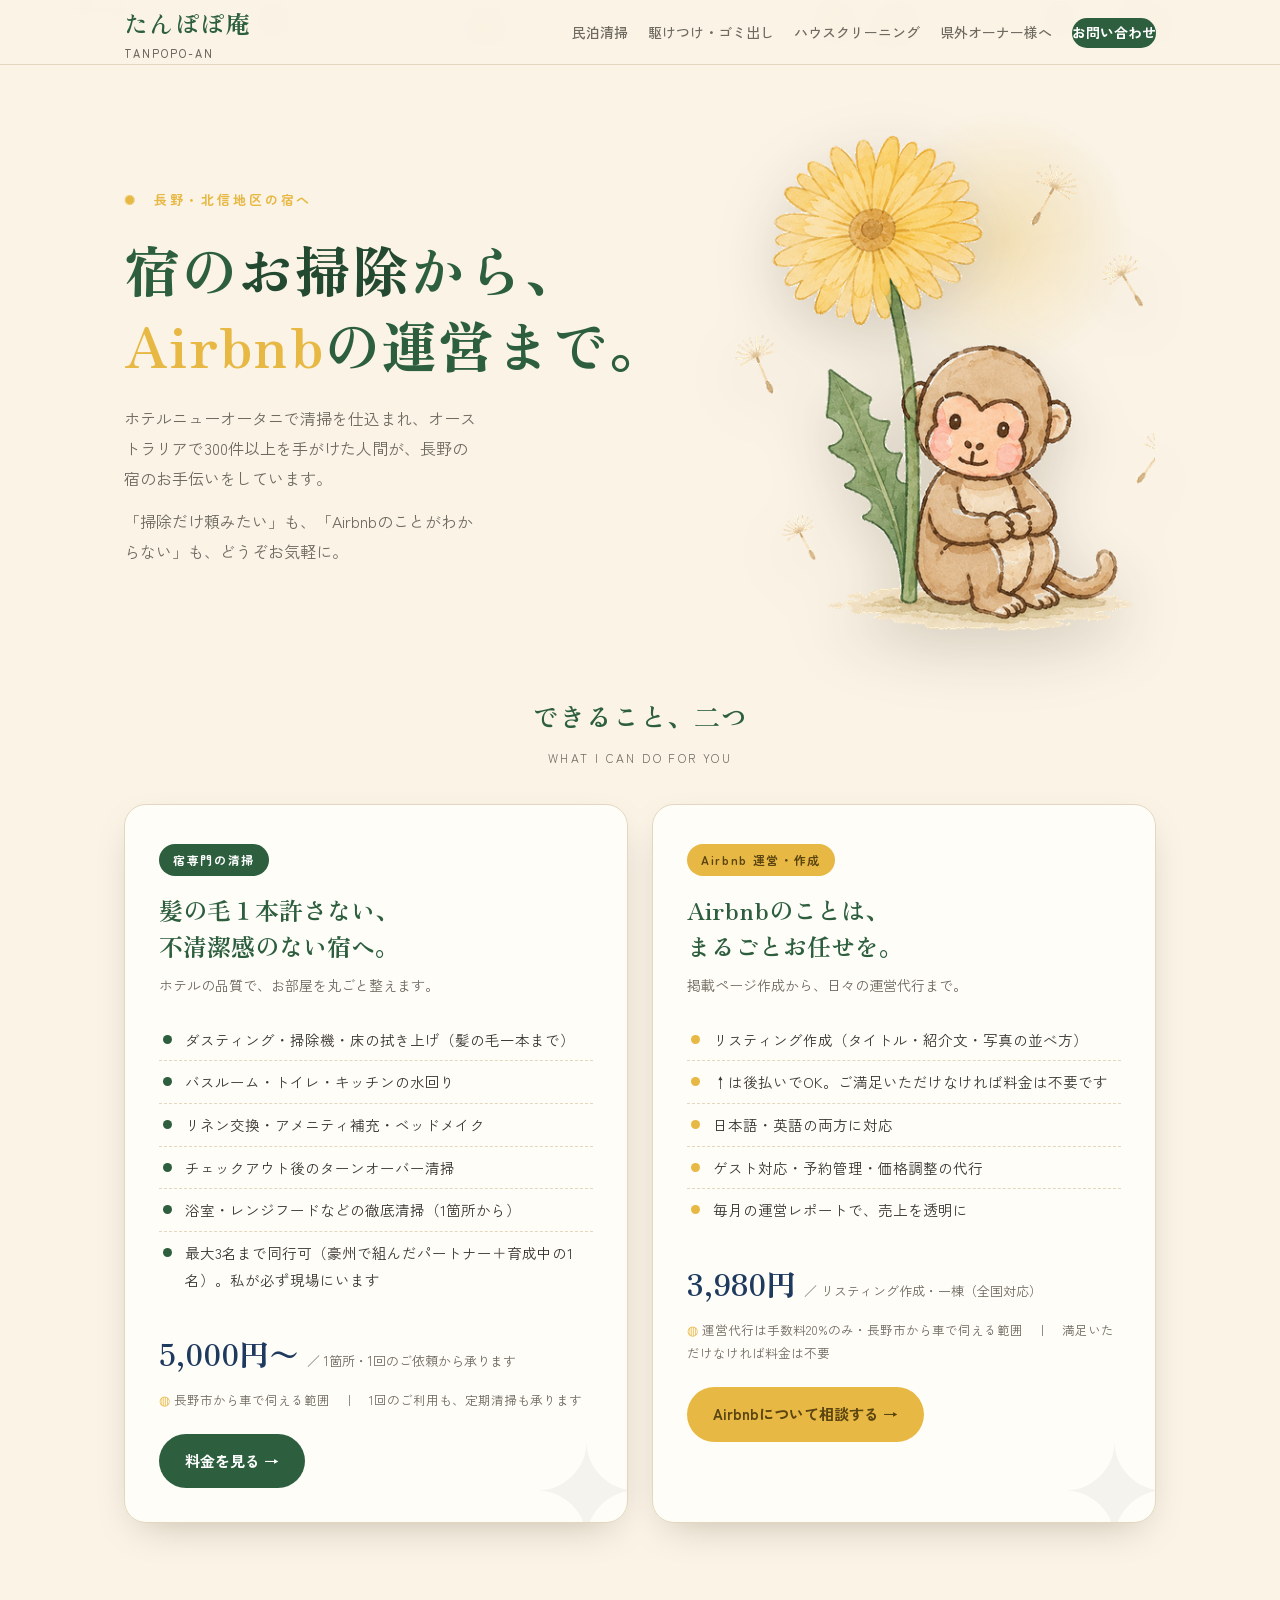
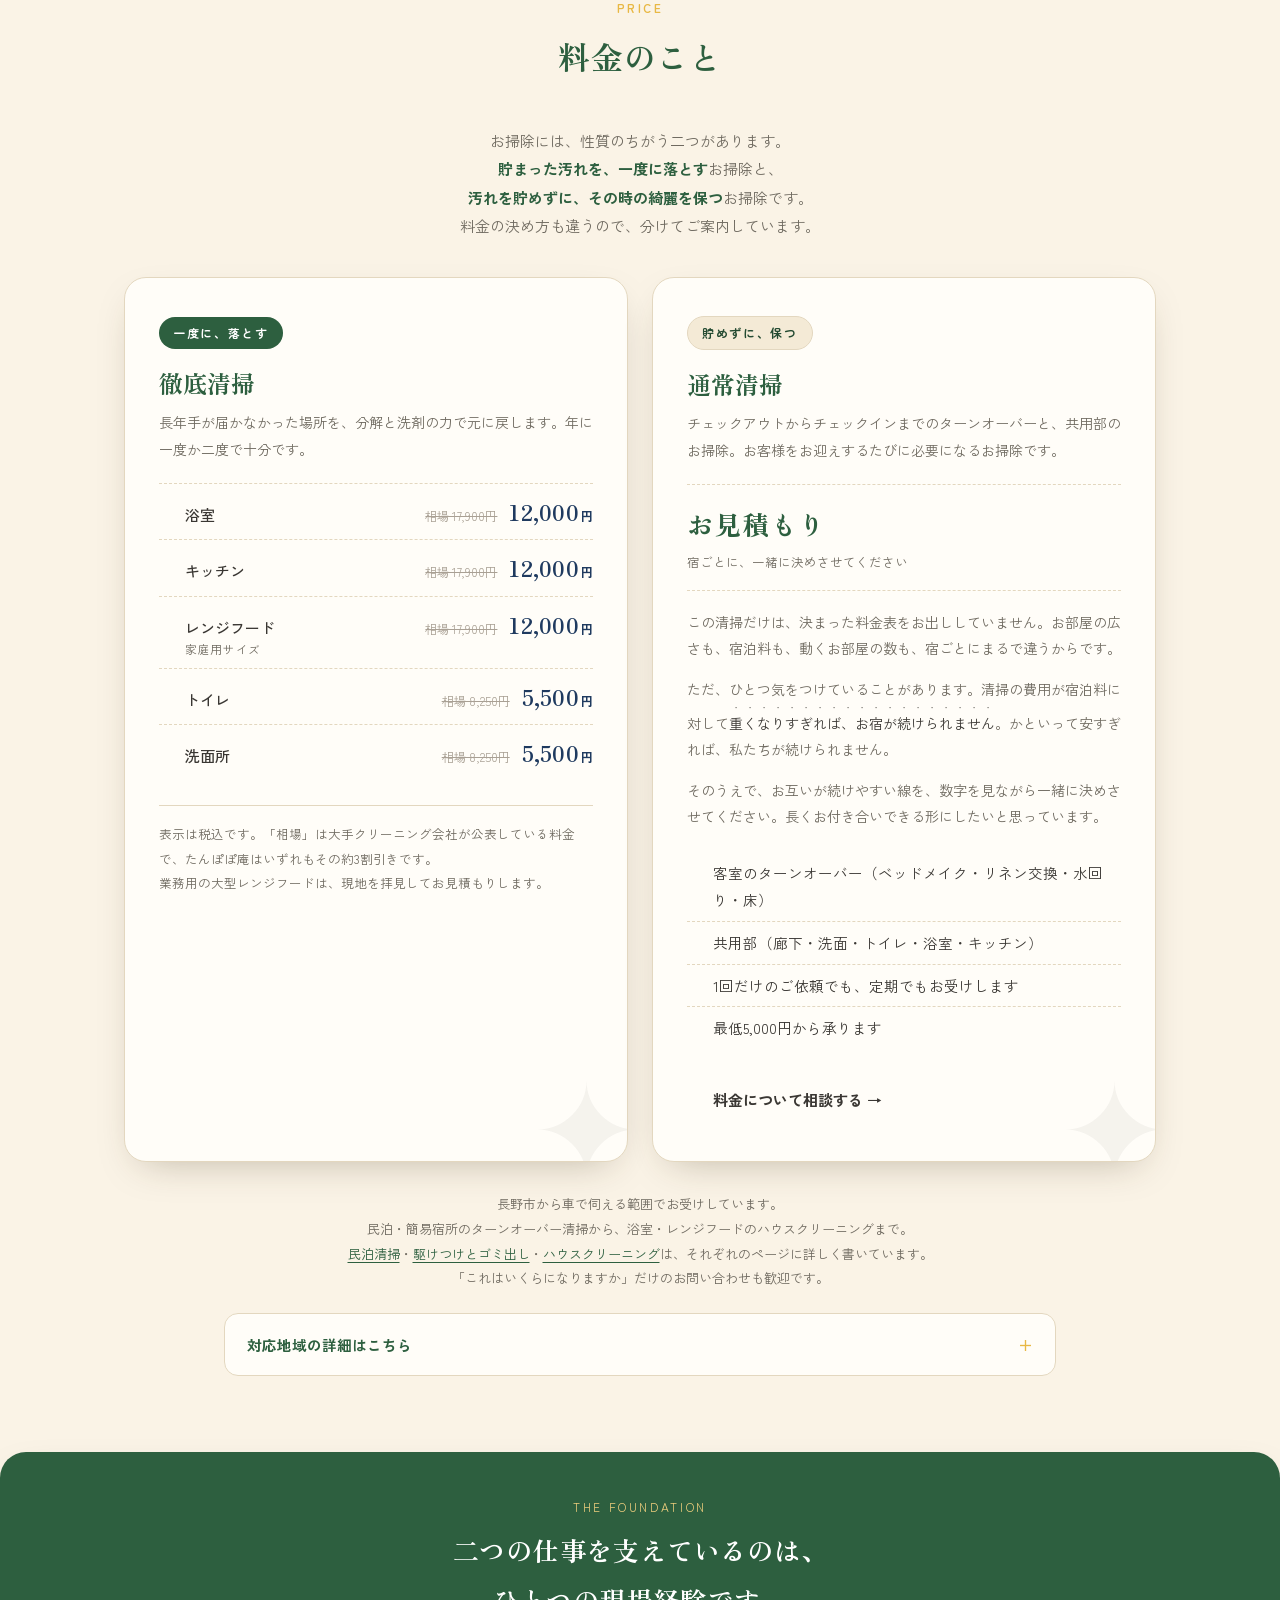
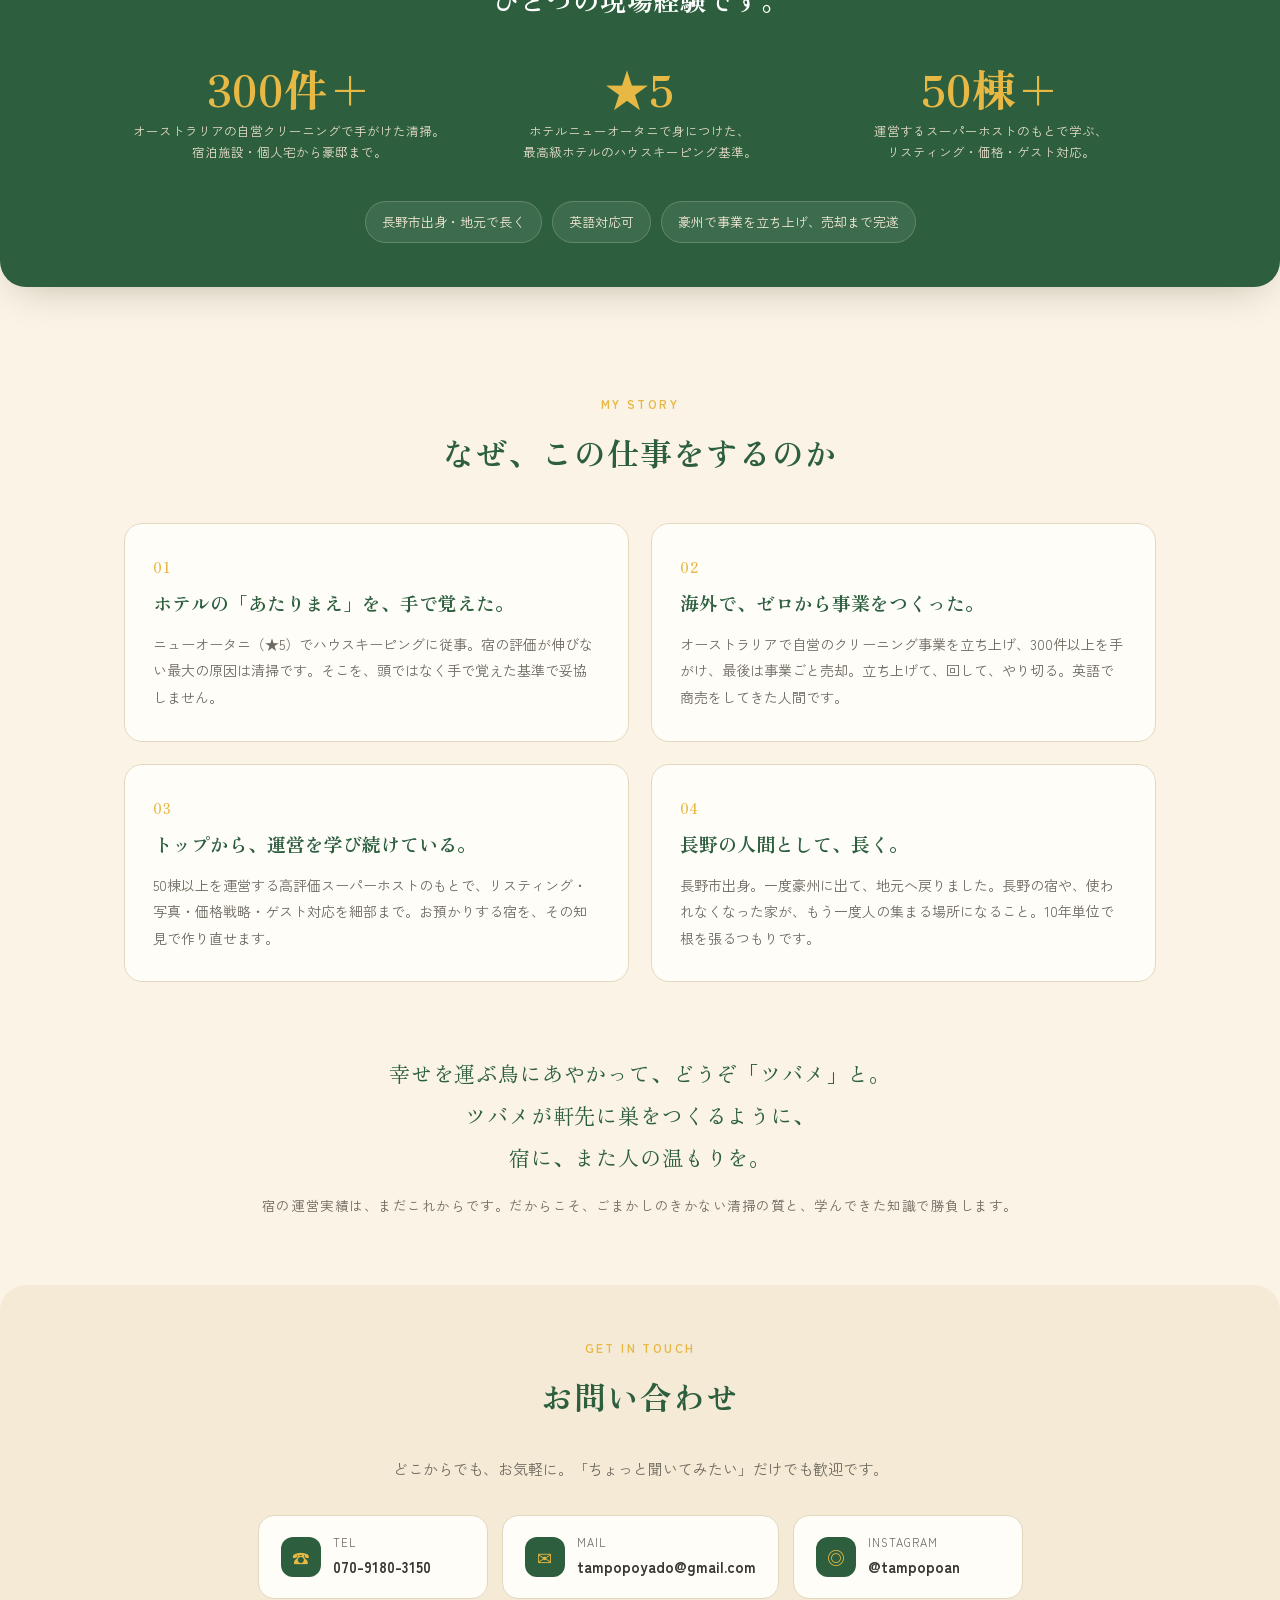
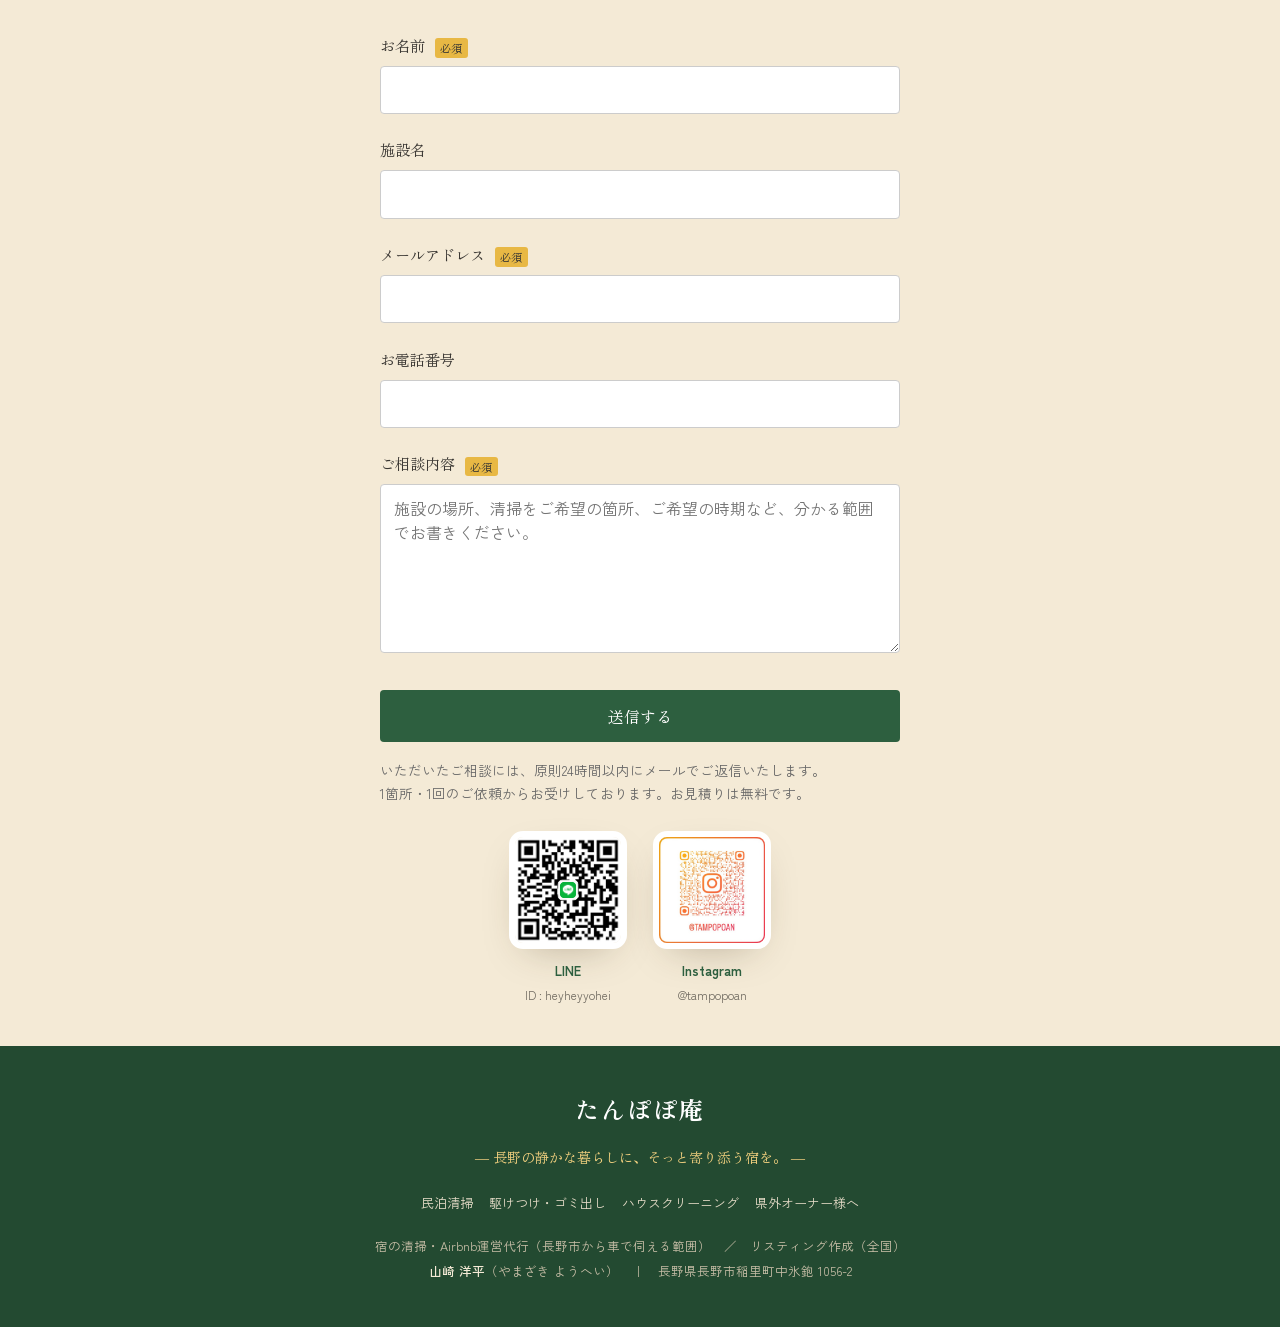
==== commit 00fc5cf3: "Update index.html" ====
--- a/index.html
+++ b/index.html
@@ -60,7 +60,7 @@
   color:var(--midori);letter-spacing:.06em}
 .brand small{font-family:var(--maru);font-weight:500;font-size:11px;
   color:var(--ink-soft);letter-spacing:.18em;display:block;margin-top:-2px}
-.nav ul{display:flex;gap:26px;list-style:none;font-size:14px;font-weight:500}
+.nav ul{display:flex;gap:20px;list-style:none;font-size:14px;font-weight:500}
 .nav a{color:var(--ink-soft);transition:color .2s;padding:4px 0;
   border-bottom:2px solid transparent}
 .nav a:hover{color:var(--midori)}
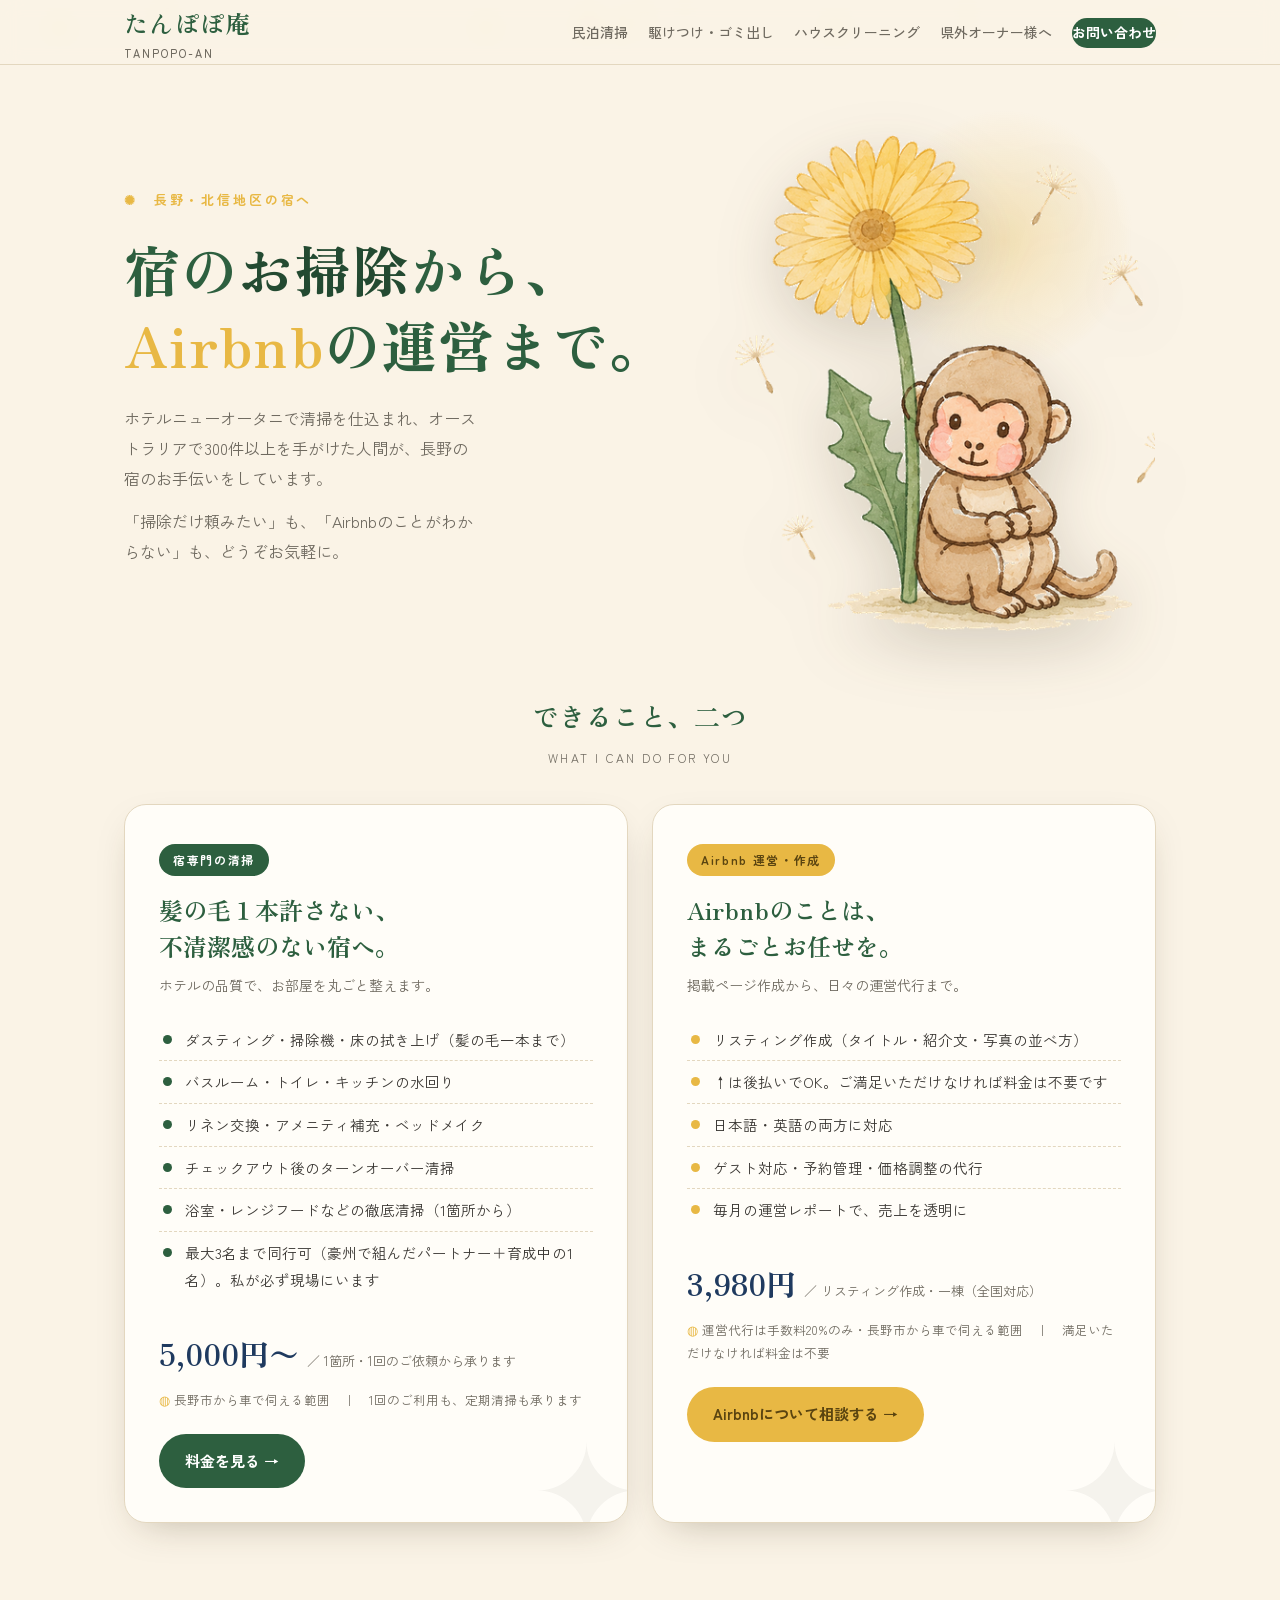
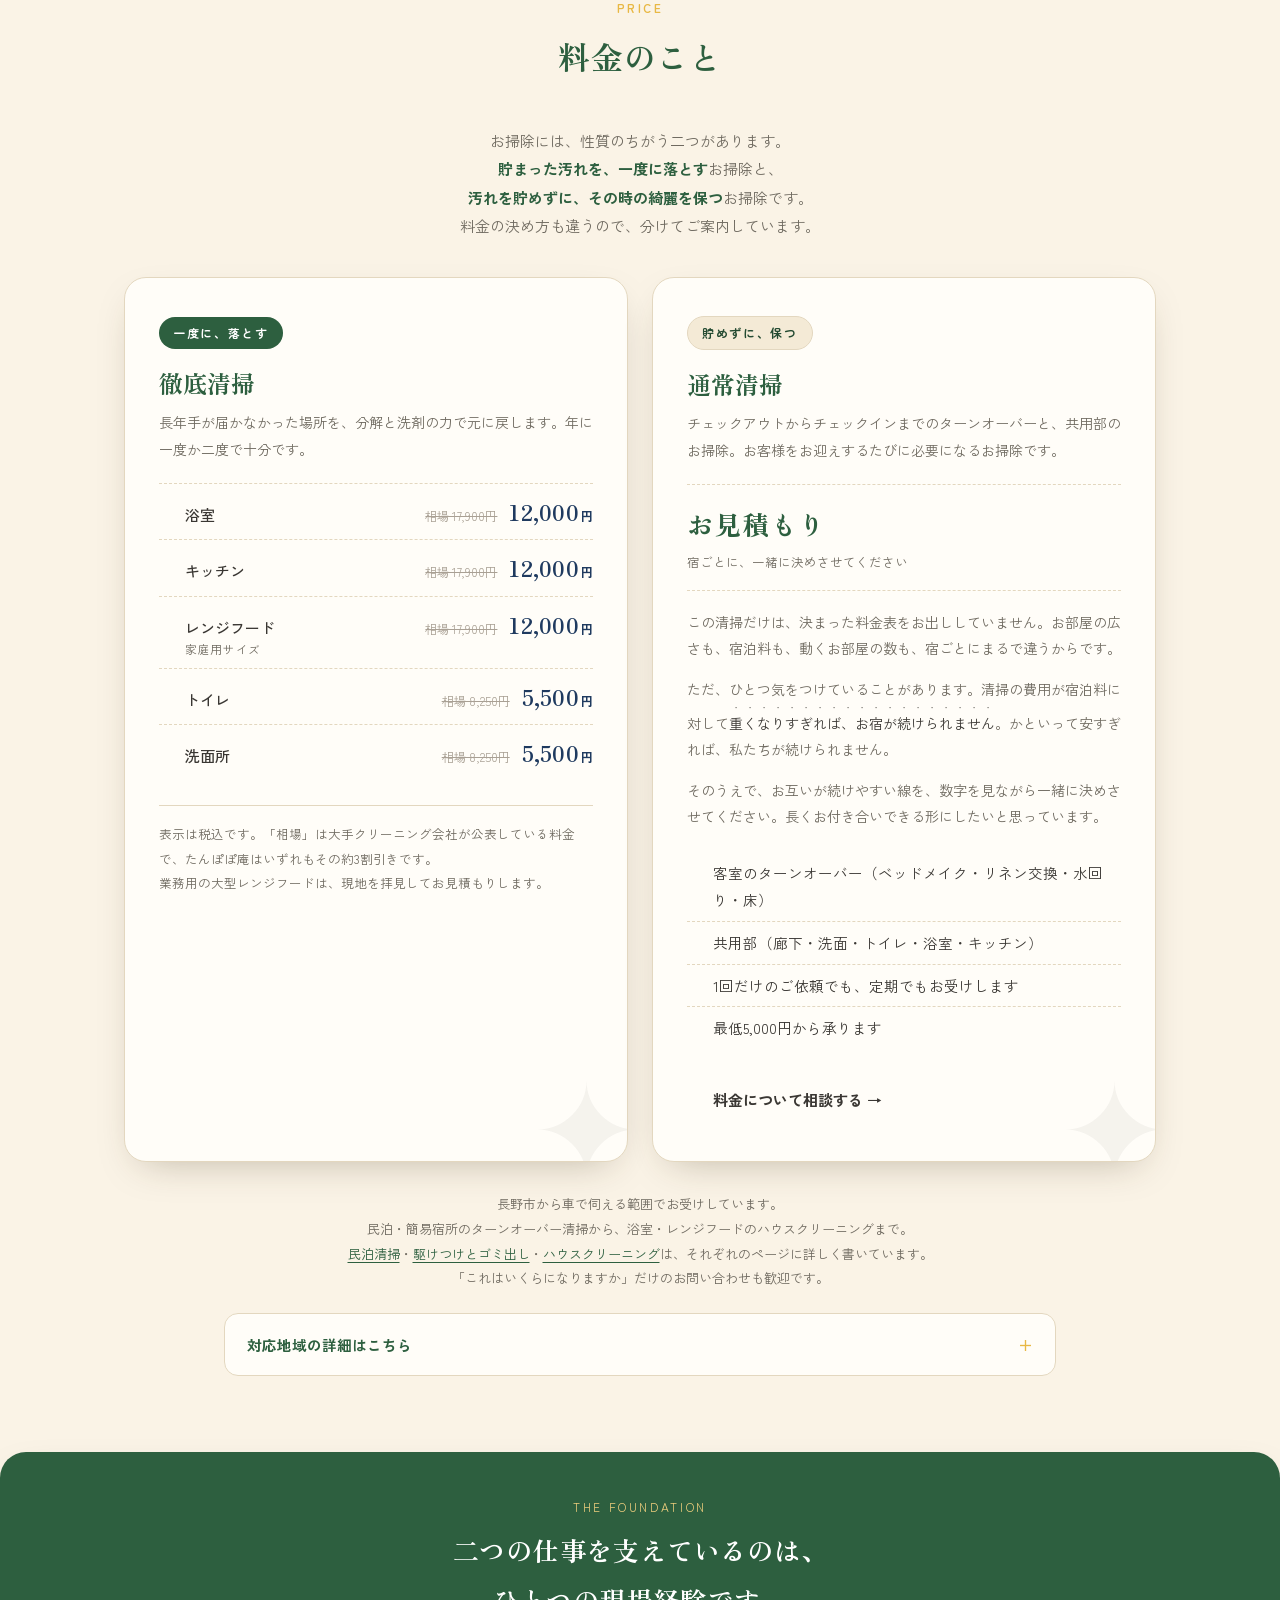
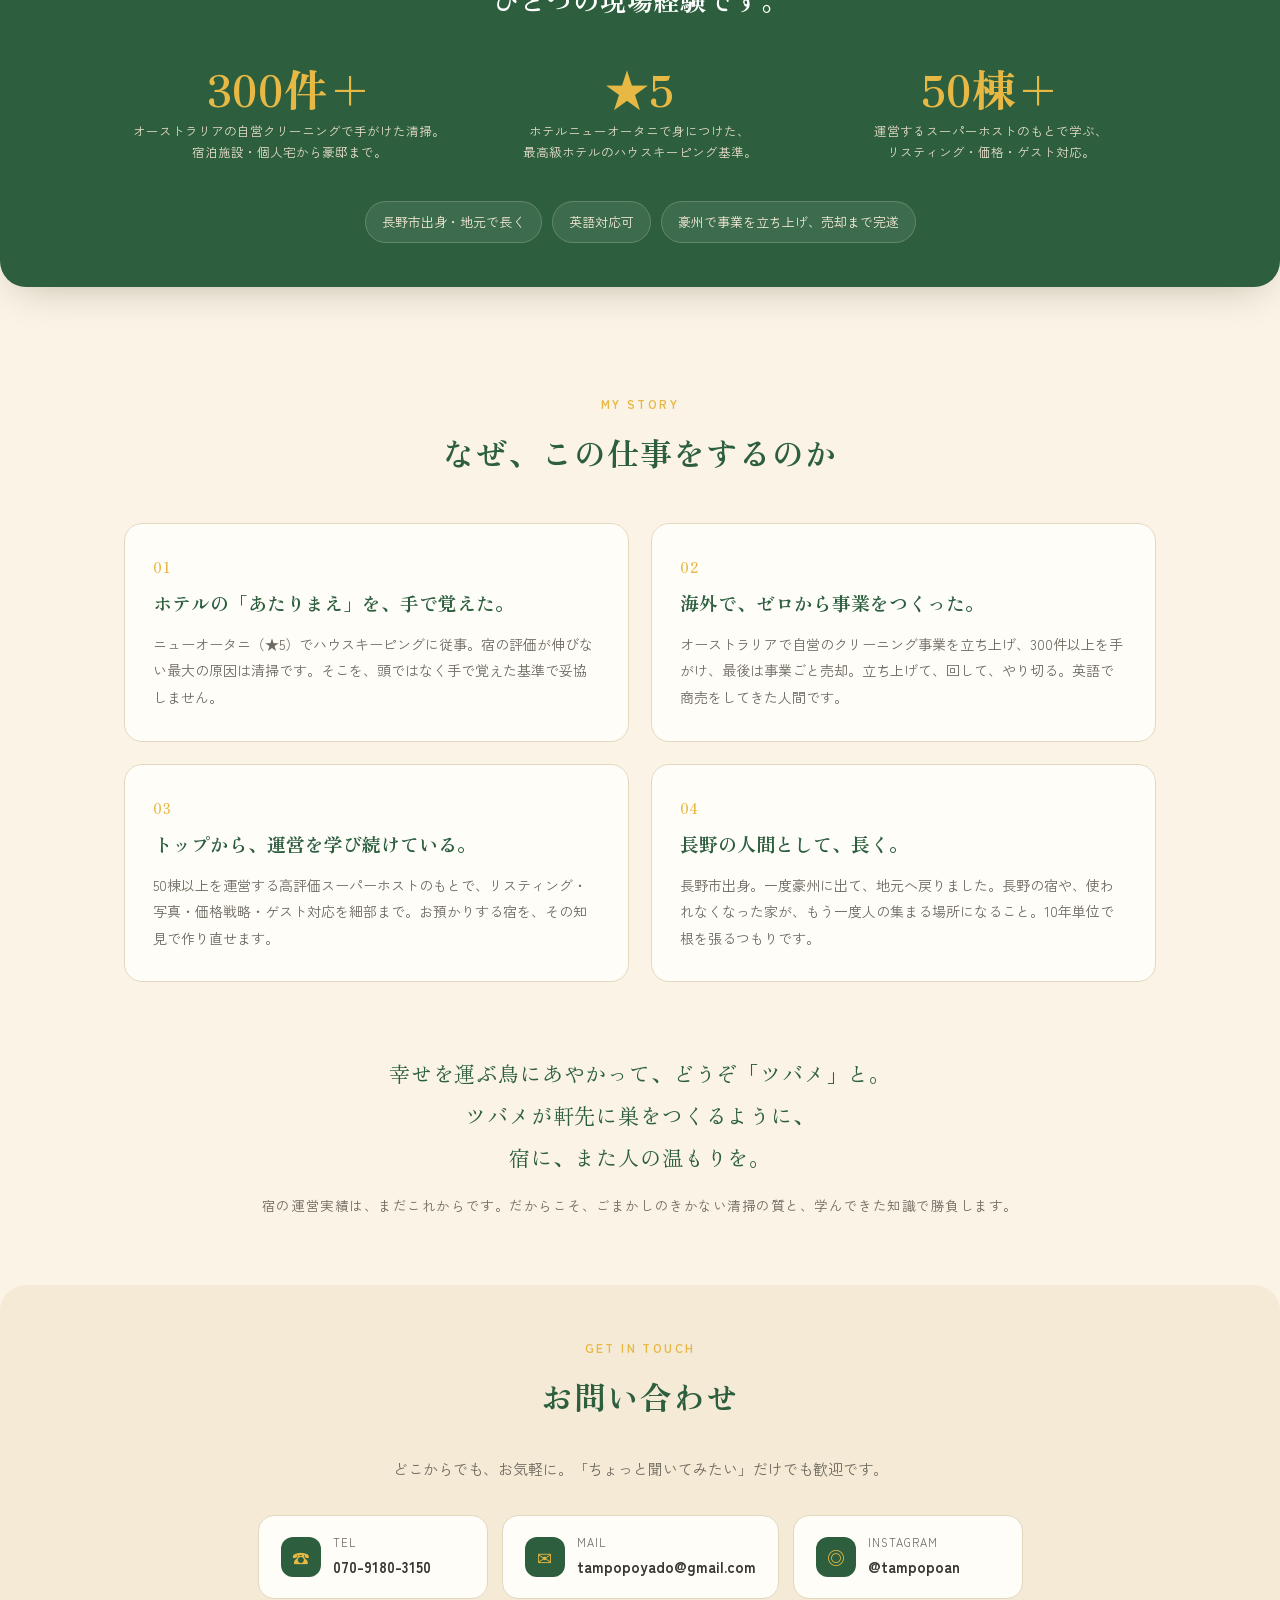
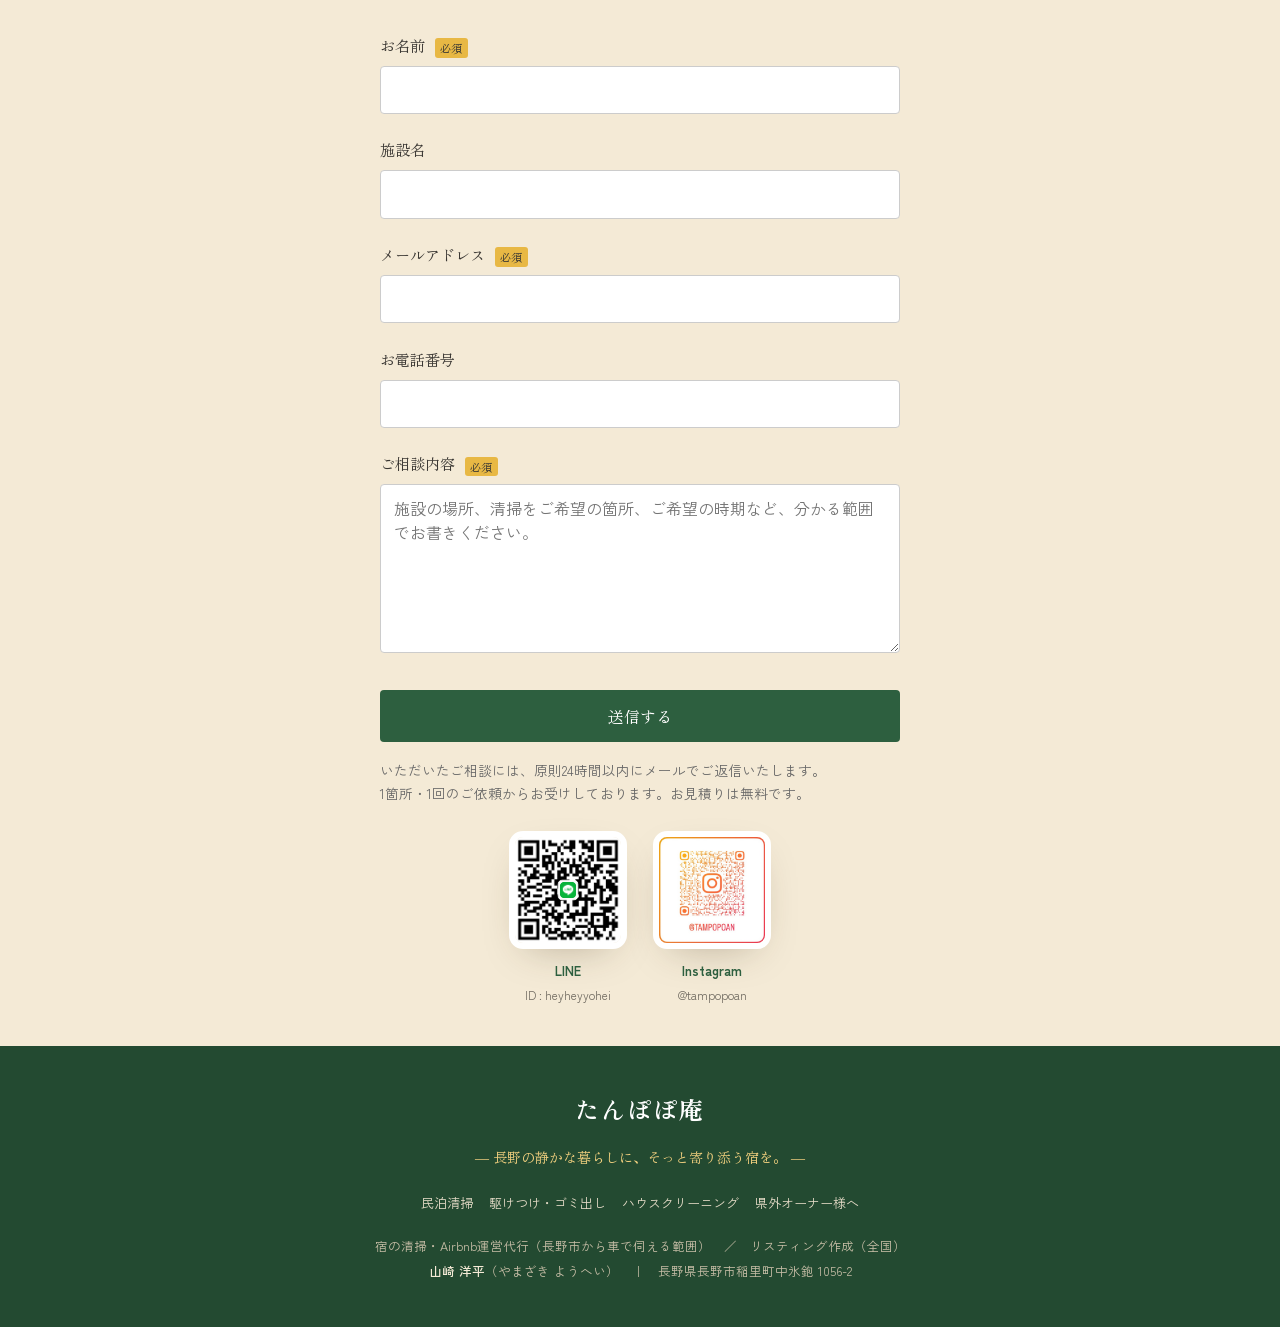
==== commit 5e89e1ac: "Update index.html" ====
--- a/index.html
+++ b/index.html
@@ -67,7 +67,7 @@
 .nav-cta{background:var(--midori);color:#fff!important;padding:8px 18px;
   border-radius:999px;font-weight:700}
 .nav-cta:hover{background:var(--midori-deep)}
-@media(max-width:760px){.nav ul.links{display:none}}
+@media(max-width:900px){.nav ul.links{display:none}}
 
 /* ---------- ヒーロー ---------- */
 .hero{position:relative;z-index:1;padding:70px 0 40px}
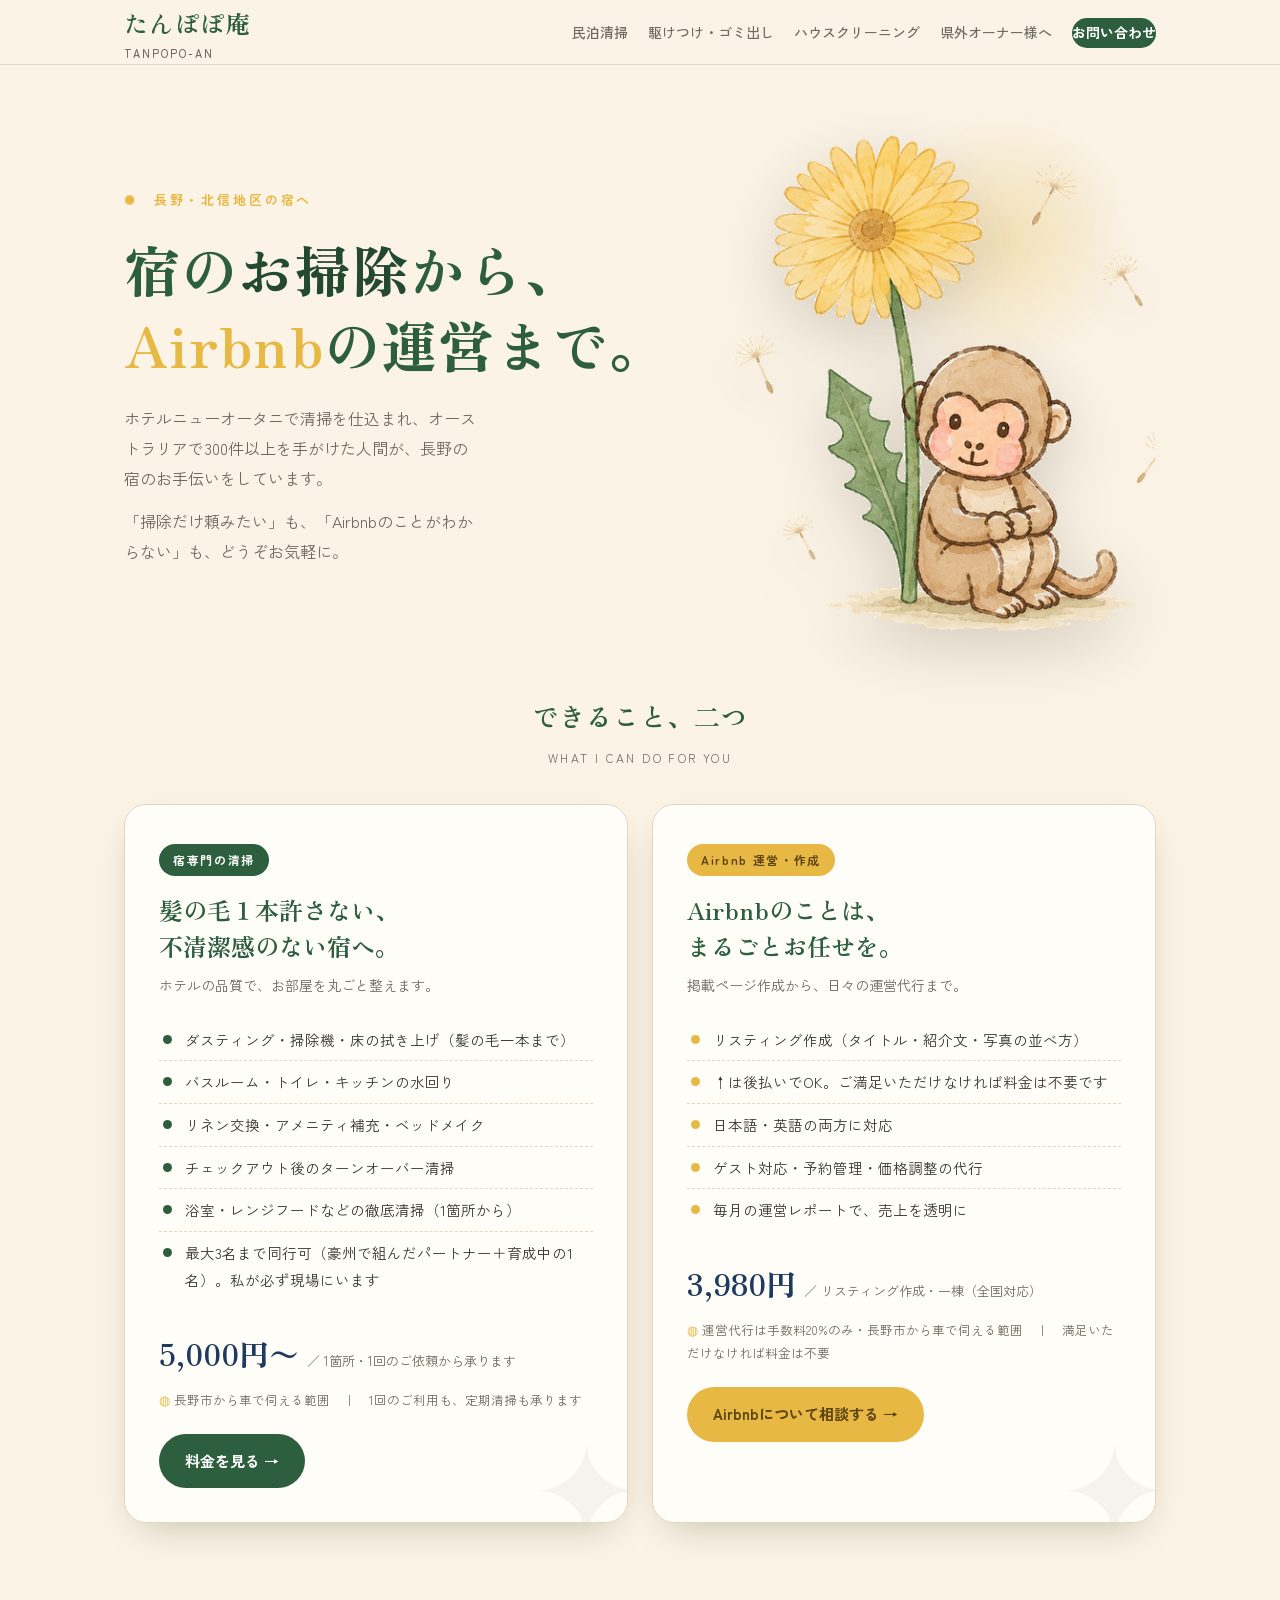
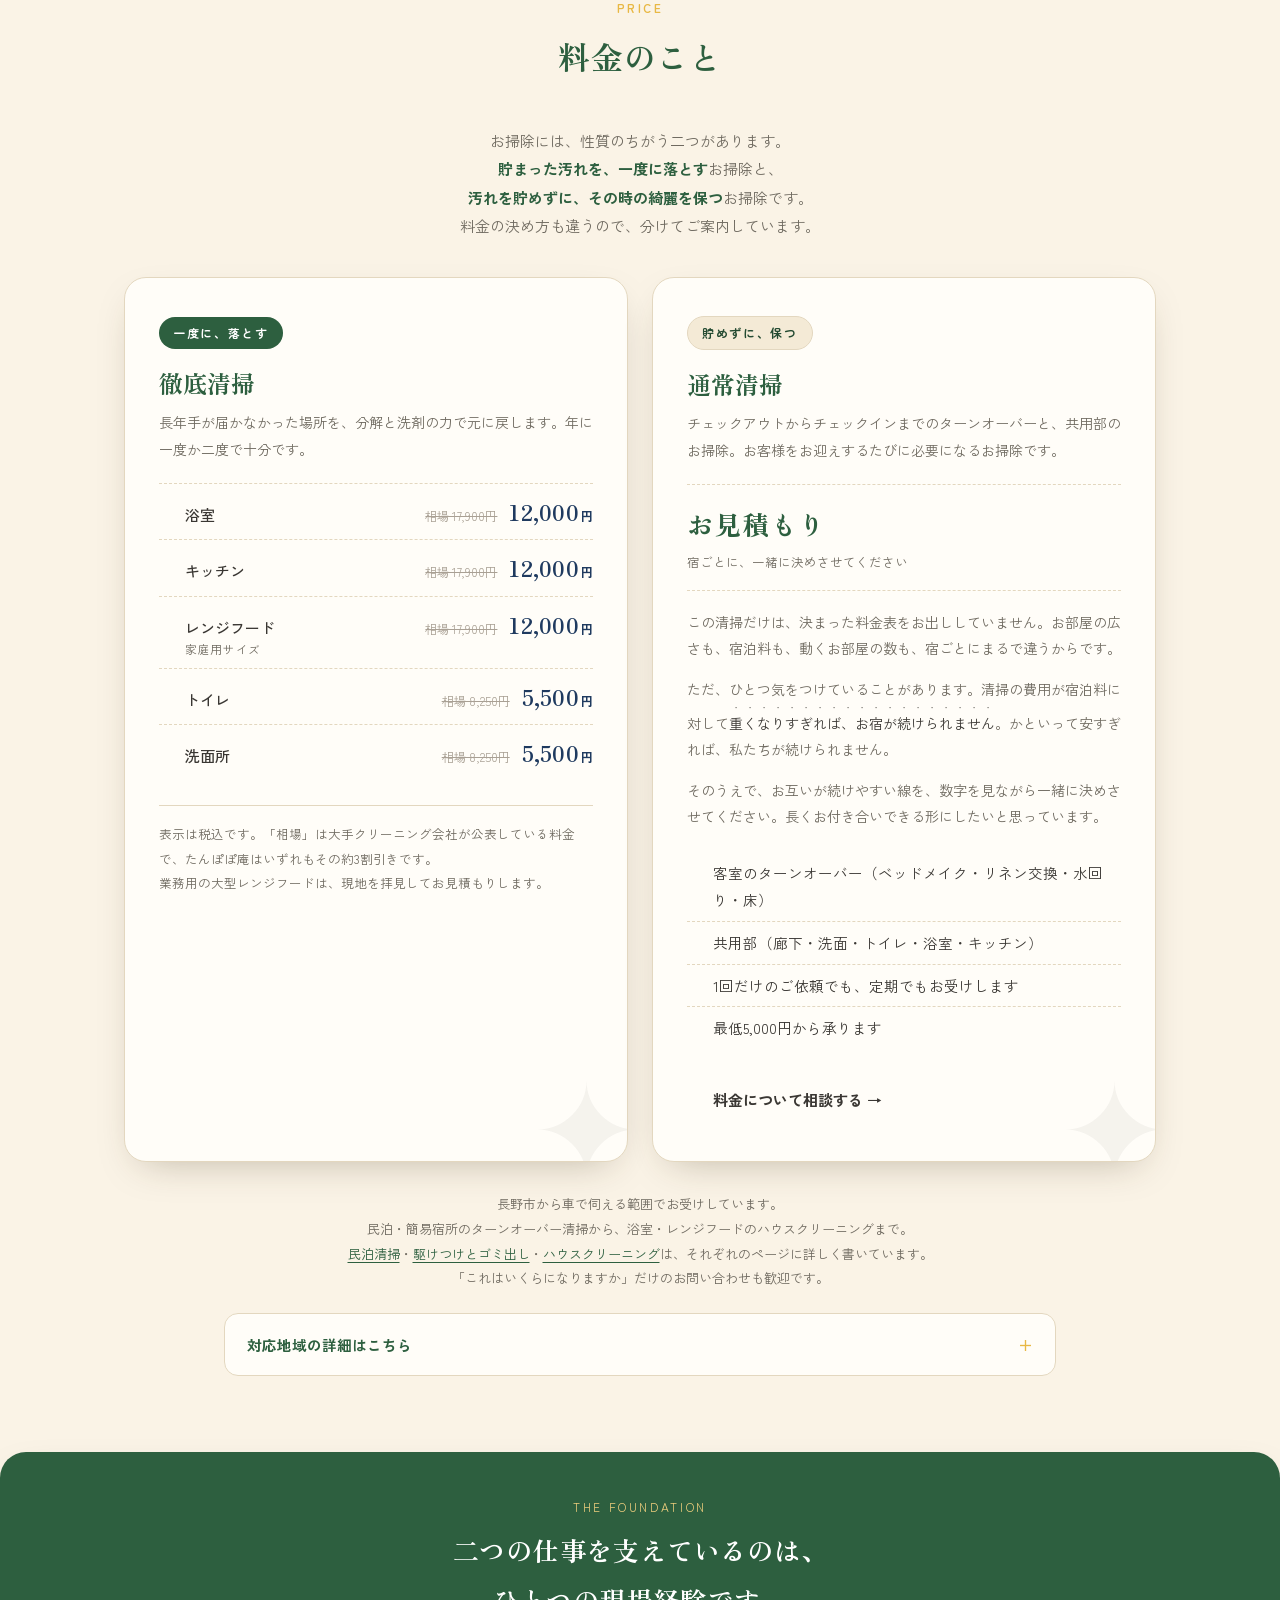
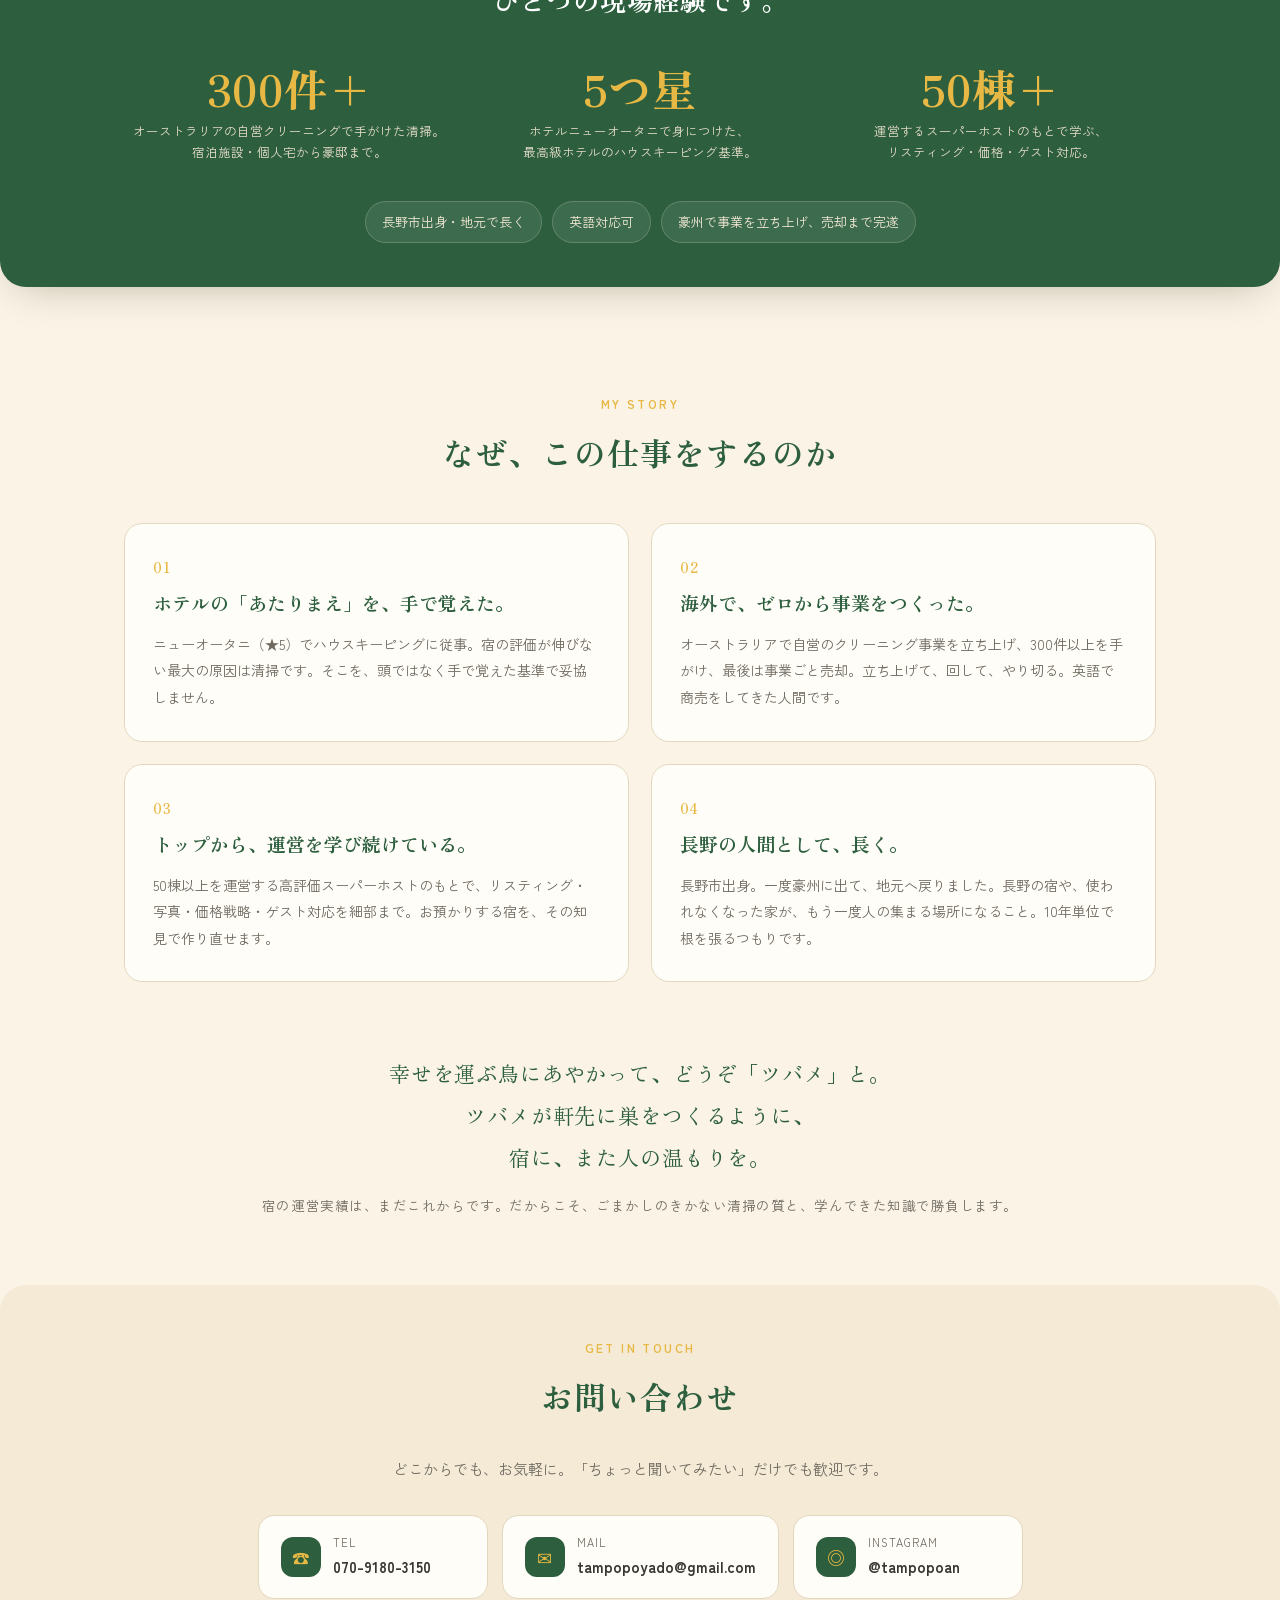
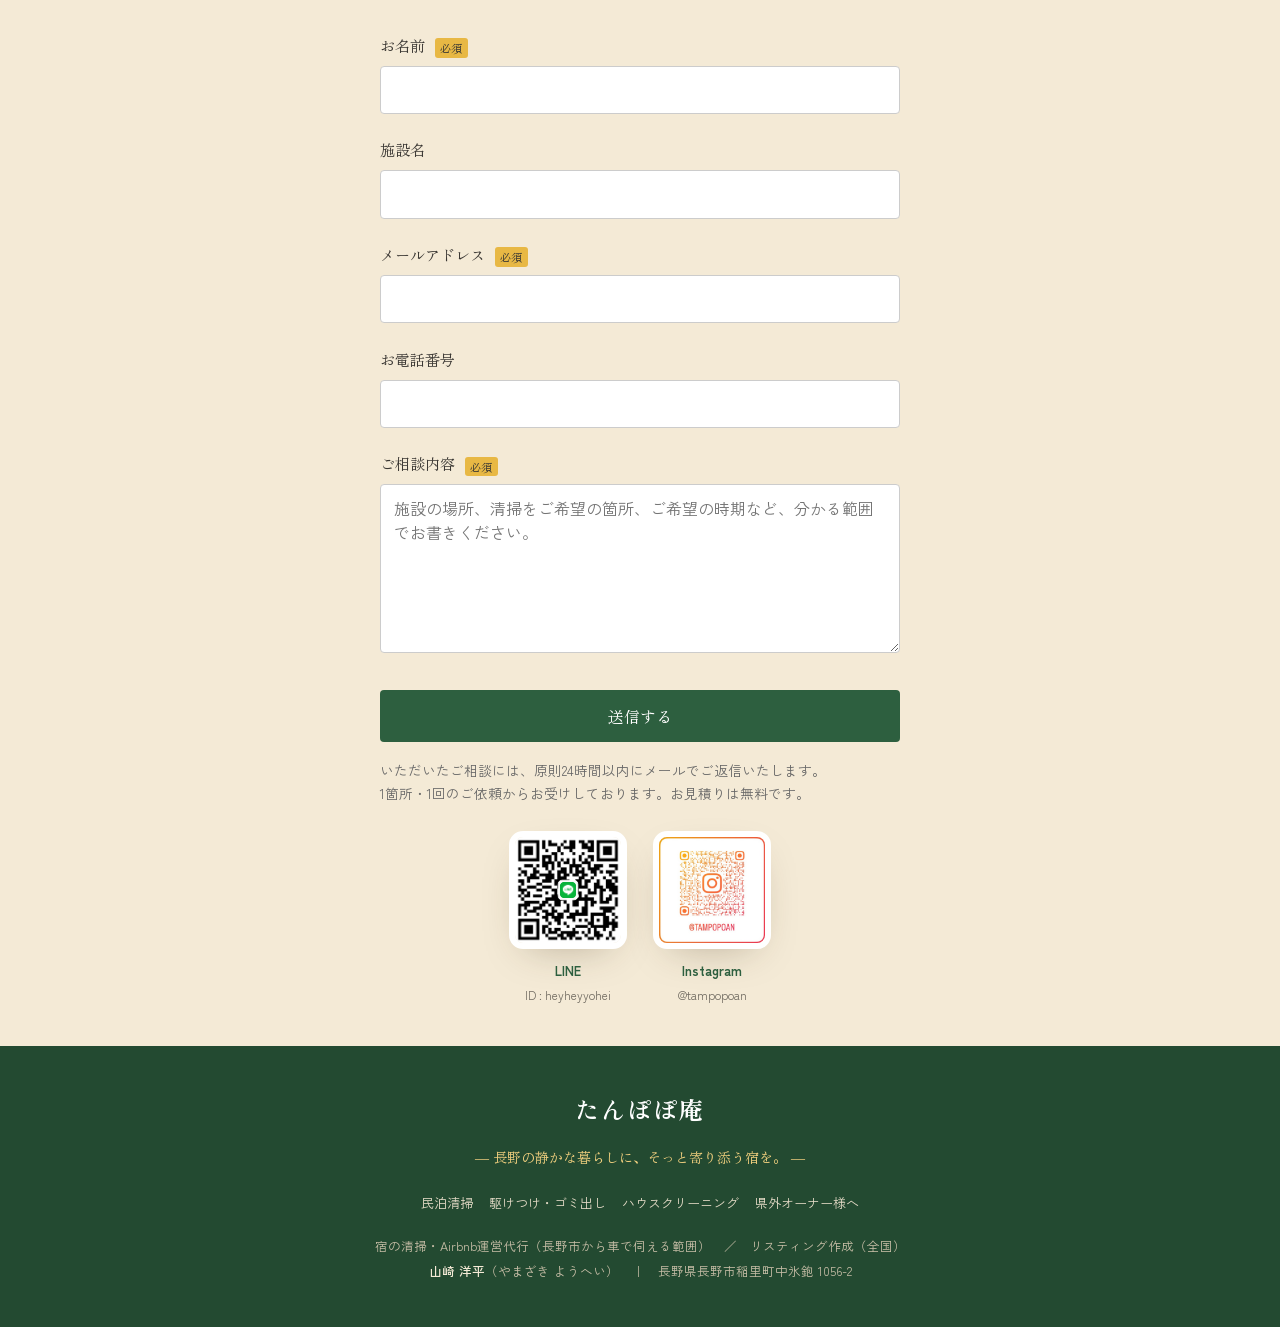
==== commit 0fbbf6d0: "Update index.html" ====
--- a/index.html
+++ b/index.html
@@ -601,7 +601,7 @@
     <h2 class="reveal">二つの仕事を支えているのは、<br>ひとつの現場経験です。</h2>
     <div class="stats">
       <div class="stat reveal"><b>300件+</b><span>オーストラリアの自営クリーニングで手がけた清掃。<br>宿泊施設・個人宅から豪邸まで。</span></div>
-      <div class="stat reveal"><b>★5</b><span>ホテルニューオータニで身につけた、<br>最高級ホテルのハウスキーピング基準。</span></div>
+      <div class="stat reveal"><b>5つ星</b><span>ホテルニューオータニで身につけた、<br>最高級ホテルのハウスキーピング基準。</span></div>
       <div class="stat reveal"><b>50棟+</b><span>運営するスーパーホストのもとで学ぶ、<br>リスティング・価格・ゲスト対応。</span></div>
     </div>
     <div class="creds">
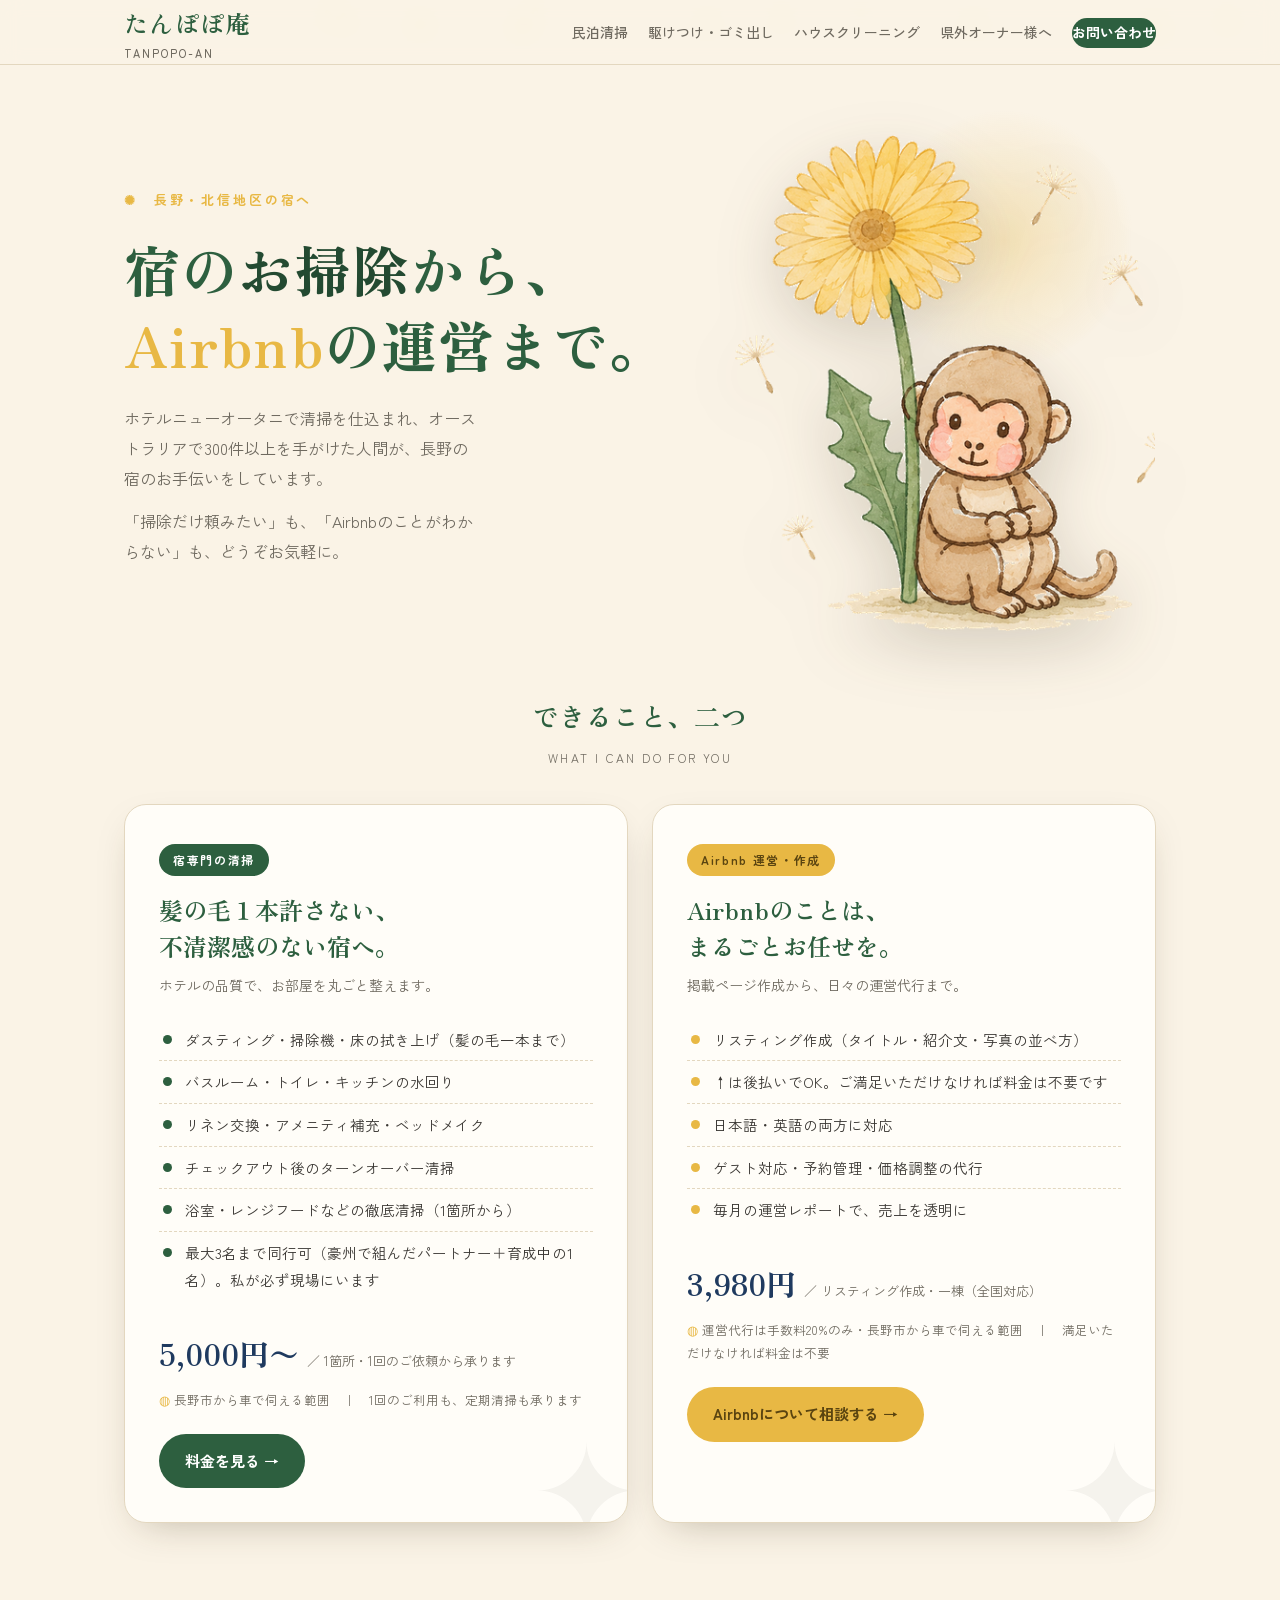
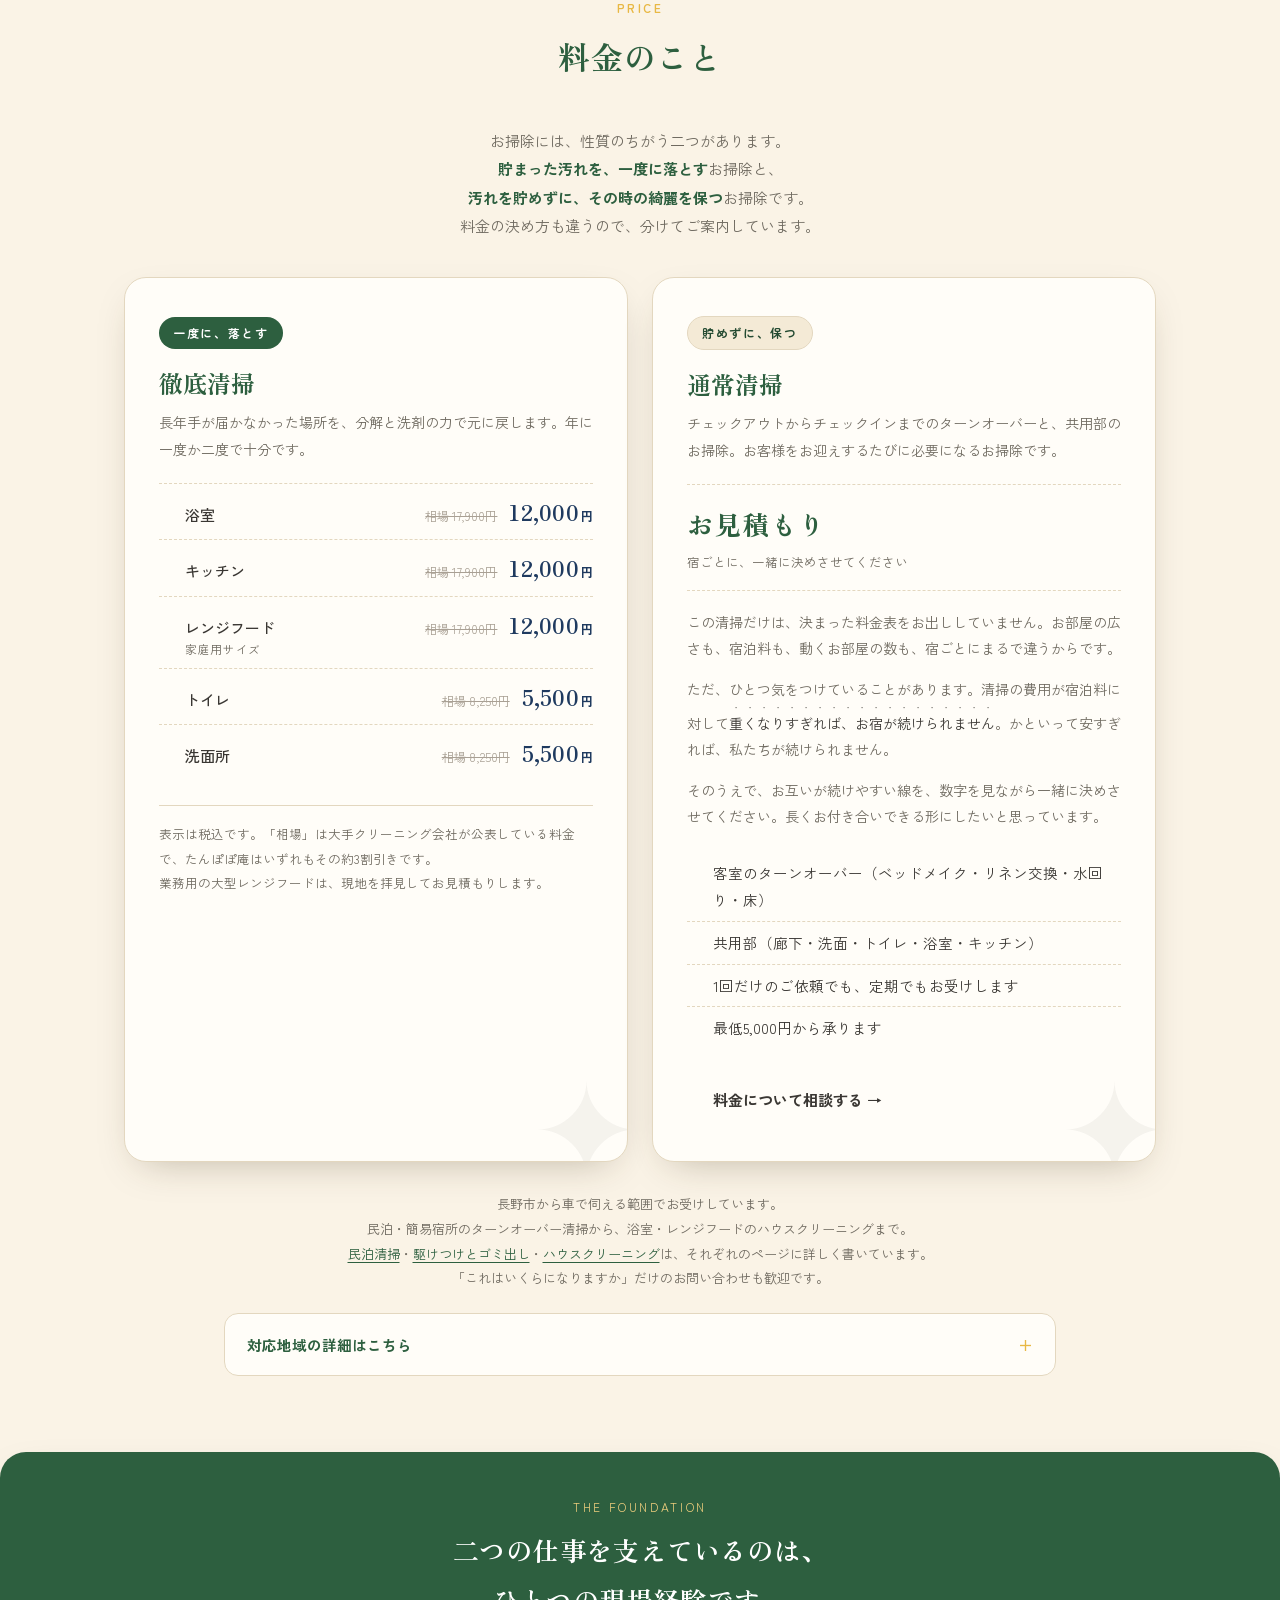
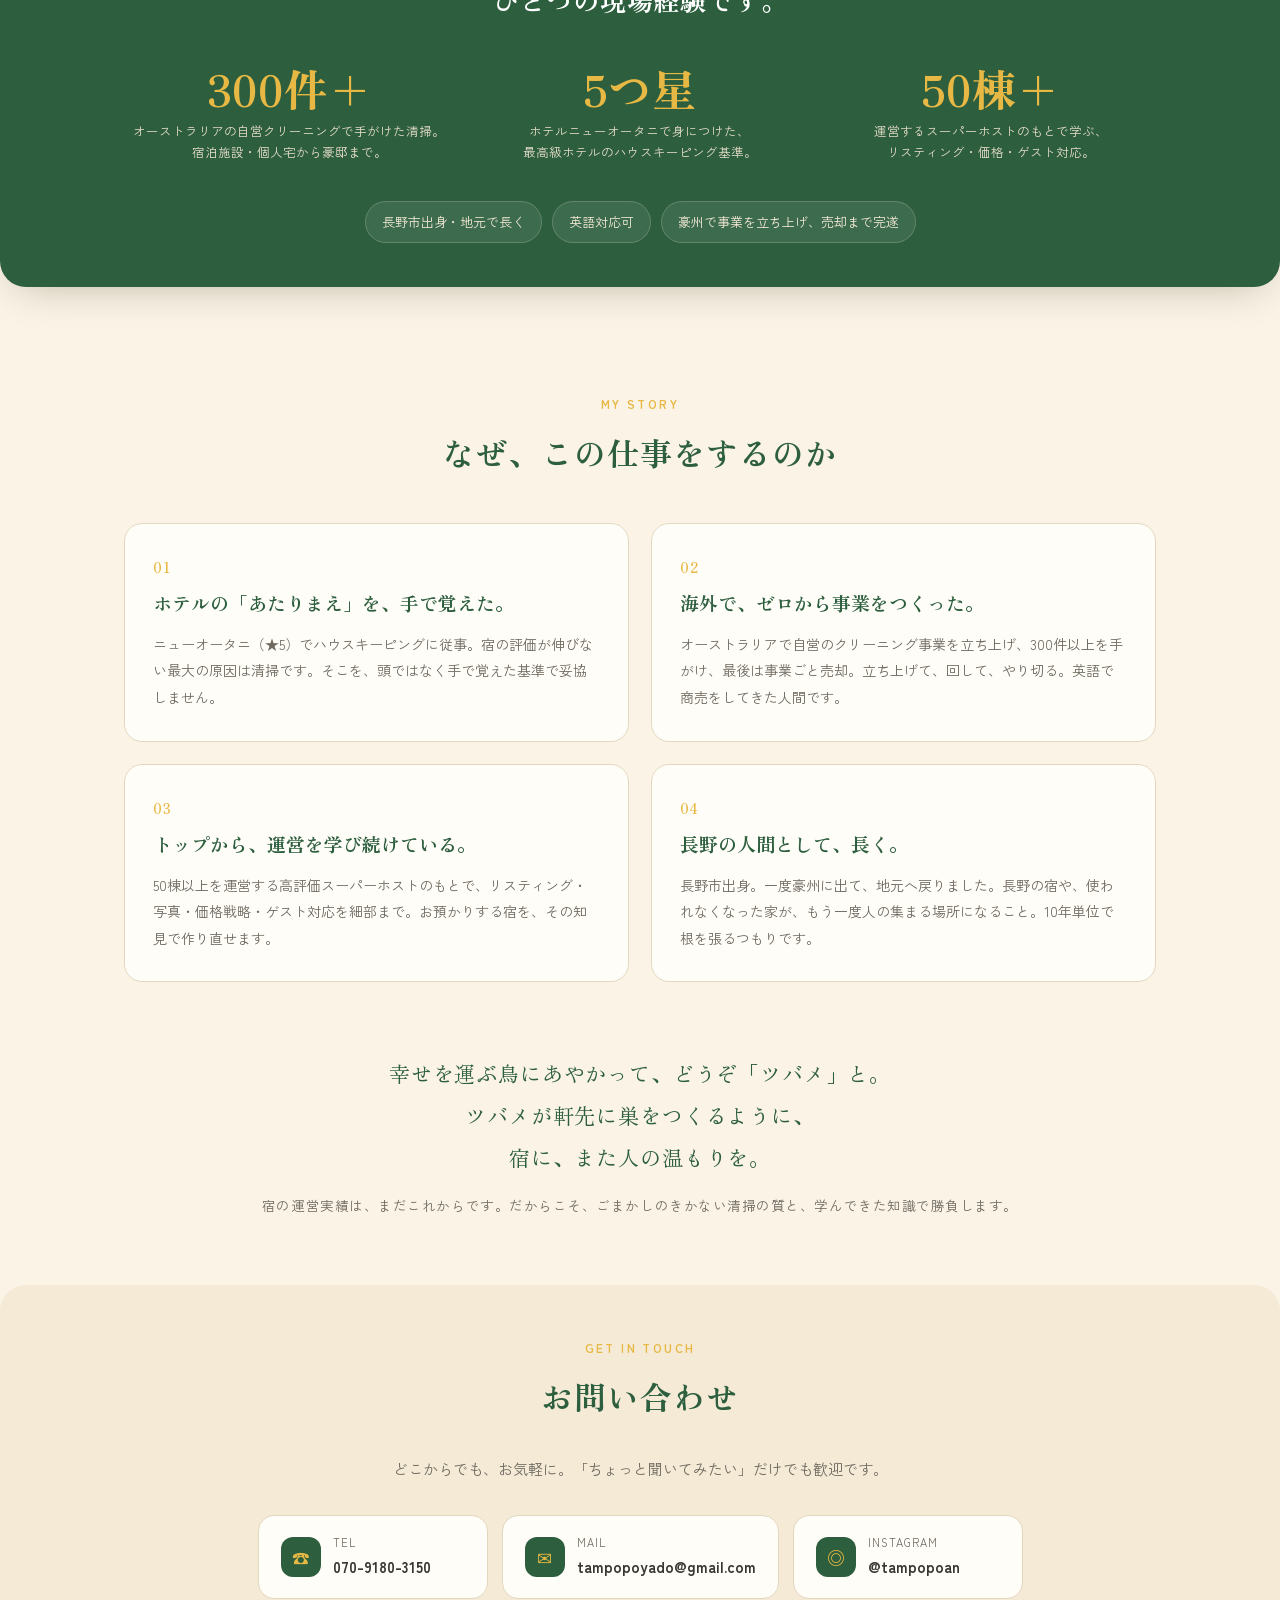
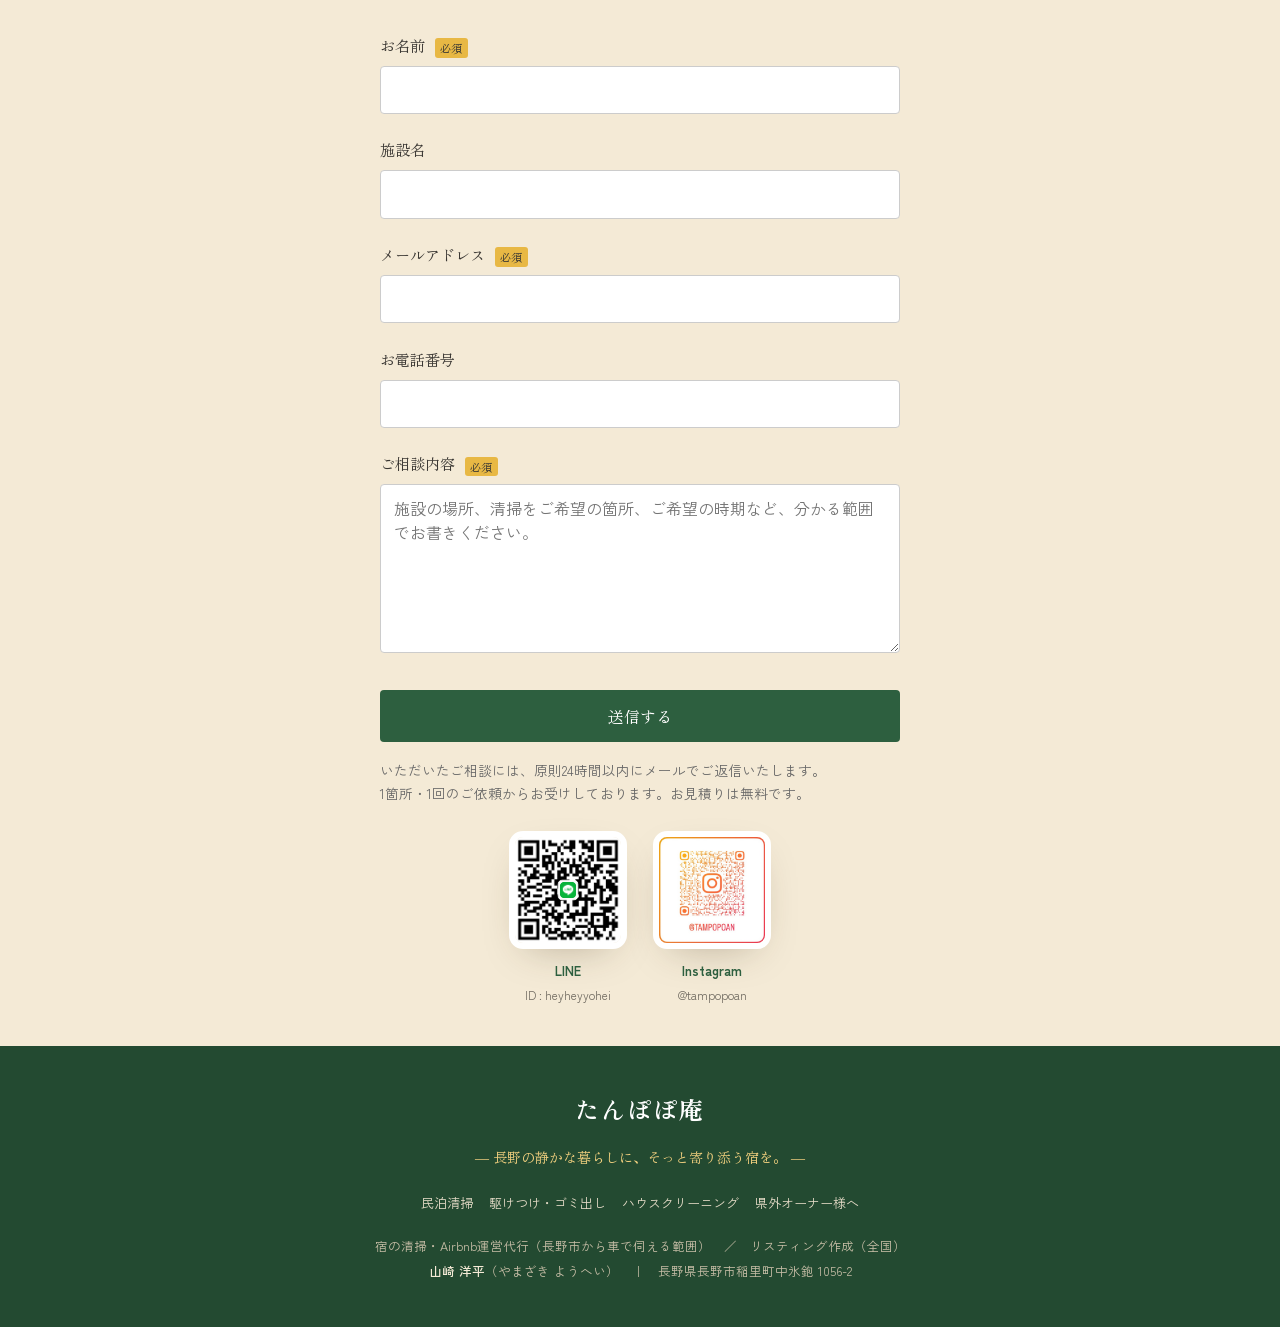
==== commit ae7d789e: "Update index.html" ====
--- a/index.html
+++ b/index.html
@@ -581,7 +581,7 @@
         <dt>長野市 東部</dt>
         <dd>高田・稲葉・南長池・北長池・東和田・西和田・平林・石渡・大豆島・風間・屋島・小島・村山・中越・柳原・長沼・赤沼・津野</dd>
         <dt>長野市 北部</dt>
-        <dd>吉田・稲田・徳間・檀田・上野・若槻・浅川・金箱・上駒沢・下駒沢・南堀・北堀・古里・豊野・飯綱高原・戸隠</dd>
+        <dd>吉田・稲田・徳間・檀田・上野・若槻・浅川・金箱・上駒沢・下駒沢・南堀・北堀・古里・豊野・飯綱高原</dd>
         <dt>長野市 西部</dt>
         <dd>安茂里・差出・小市・平柴・伊勢宮・芋井</dd>
         <dt>長野市 南部</dt>
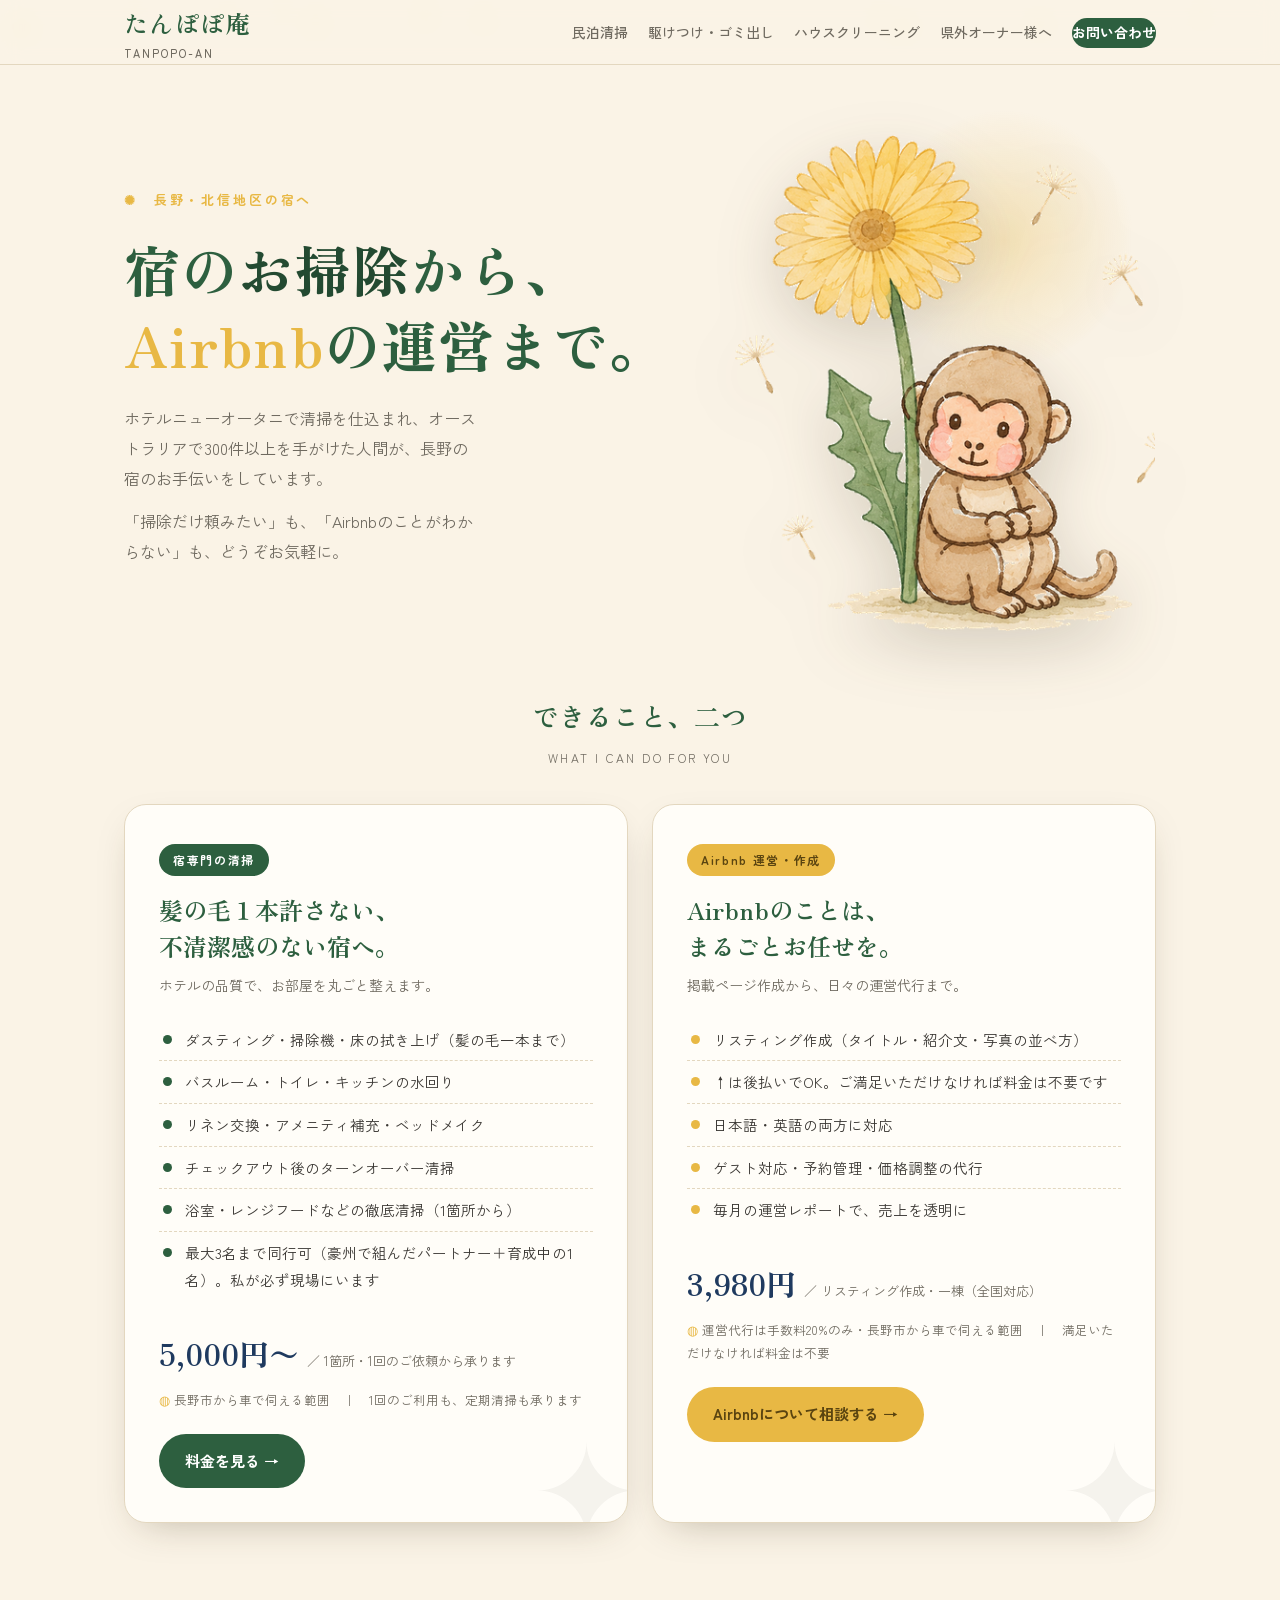
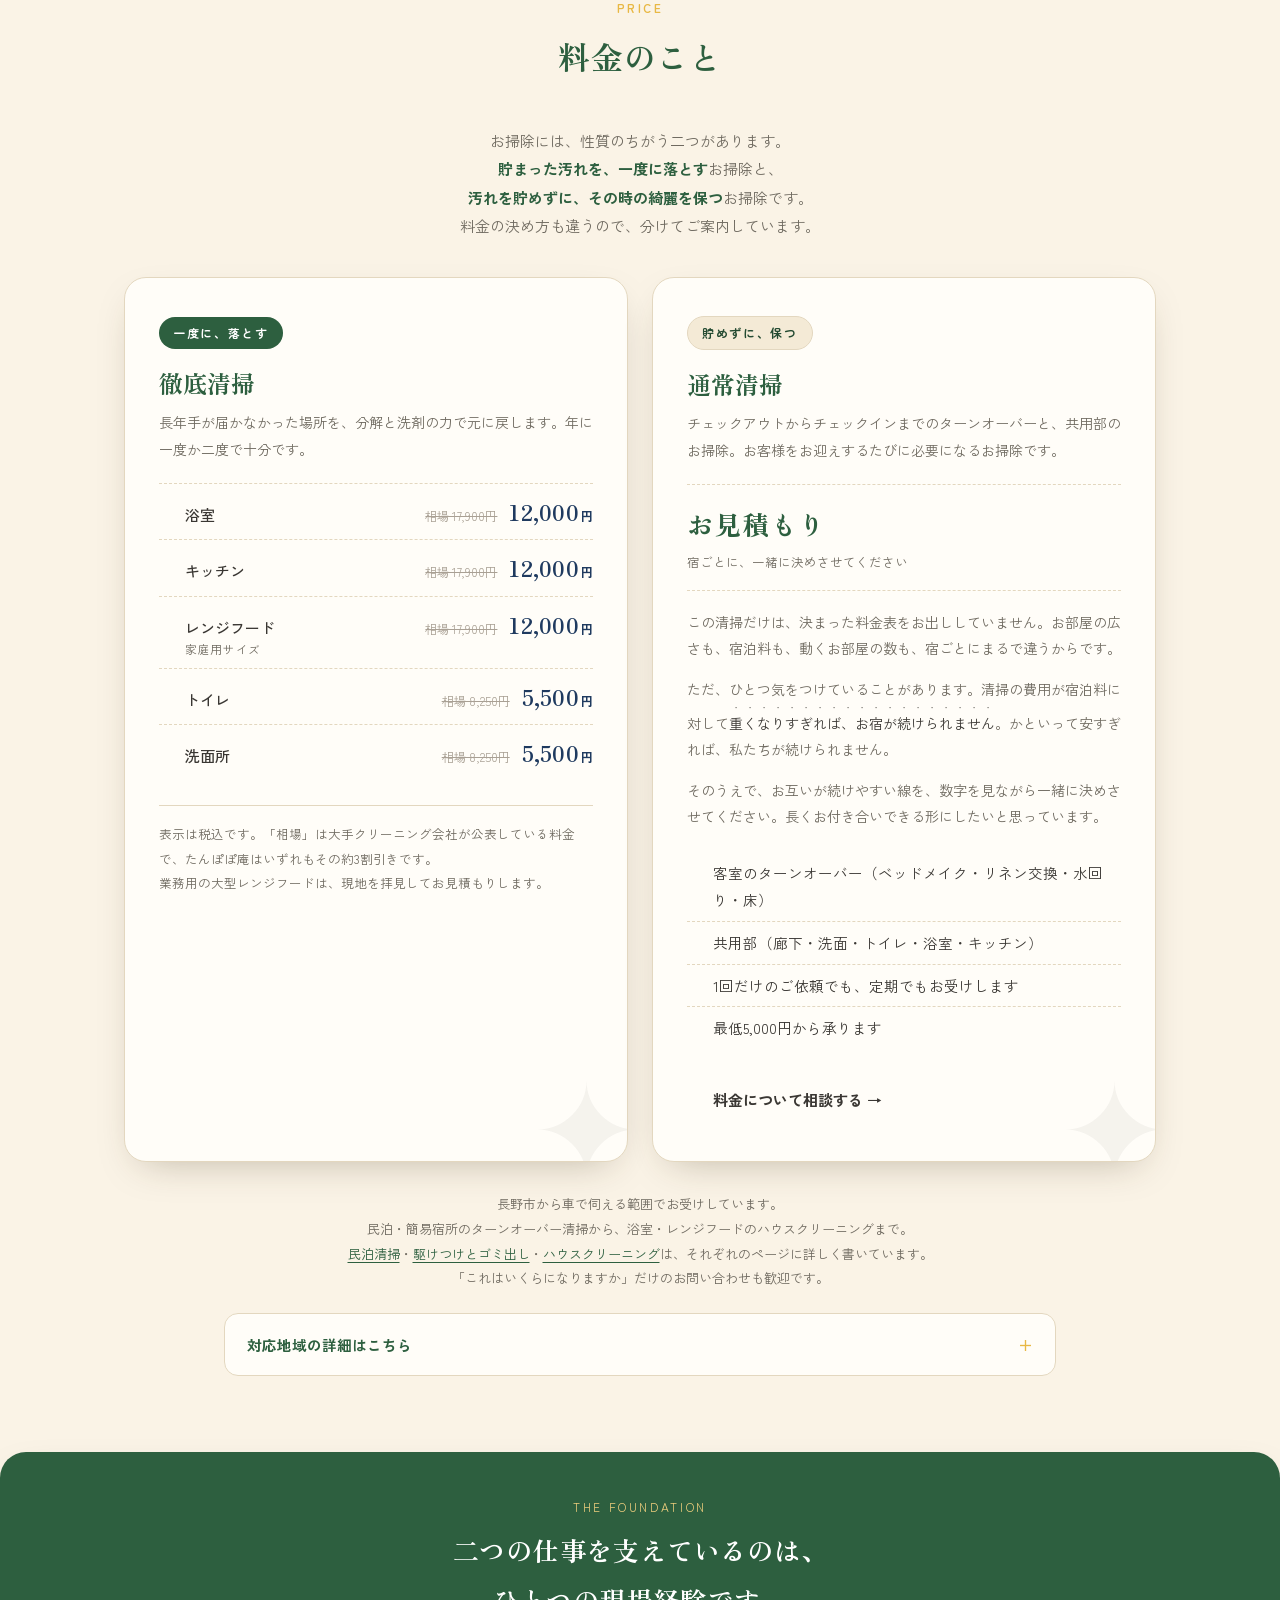
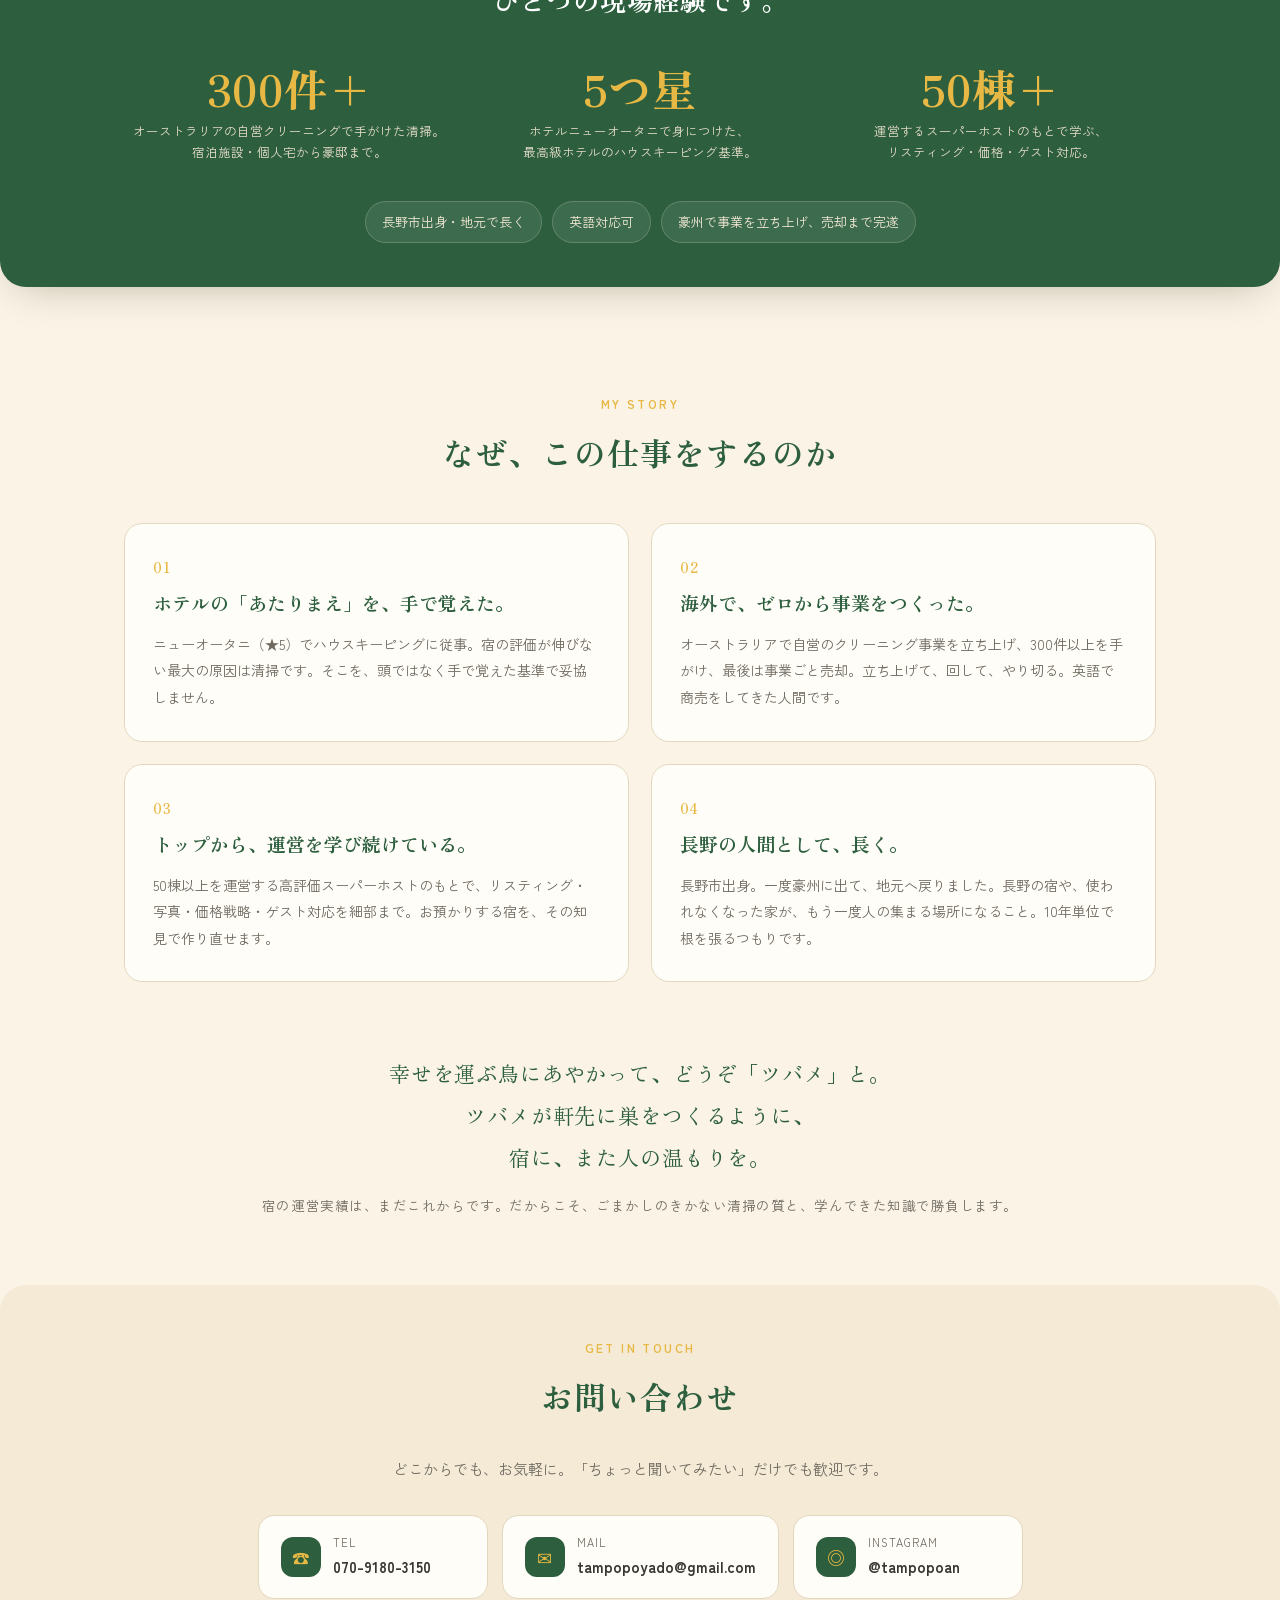
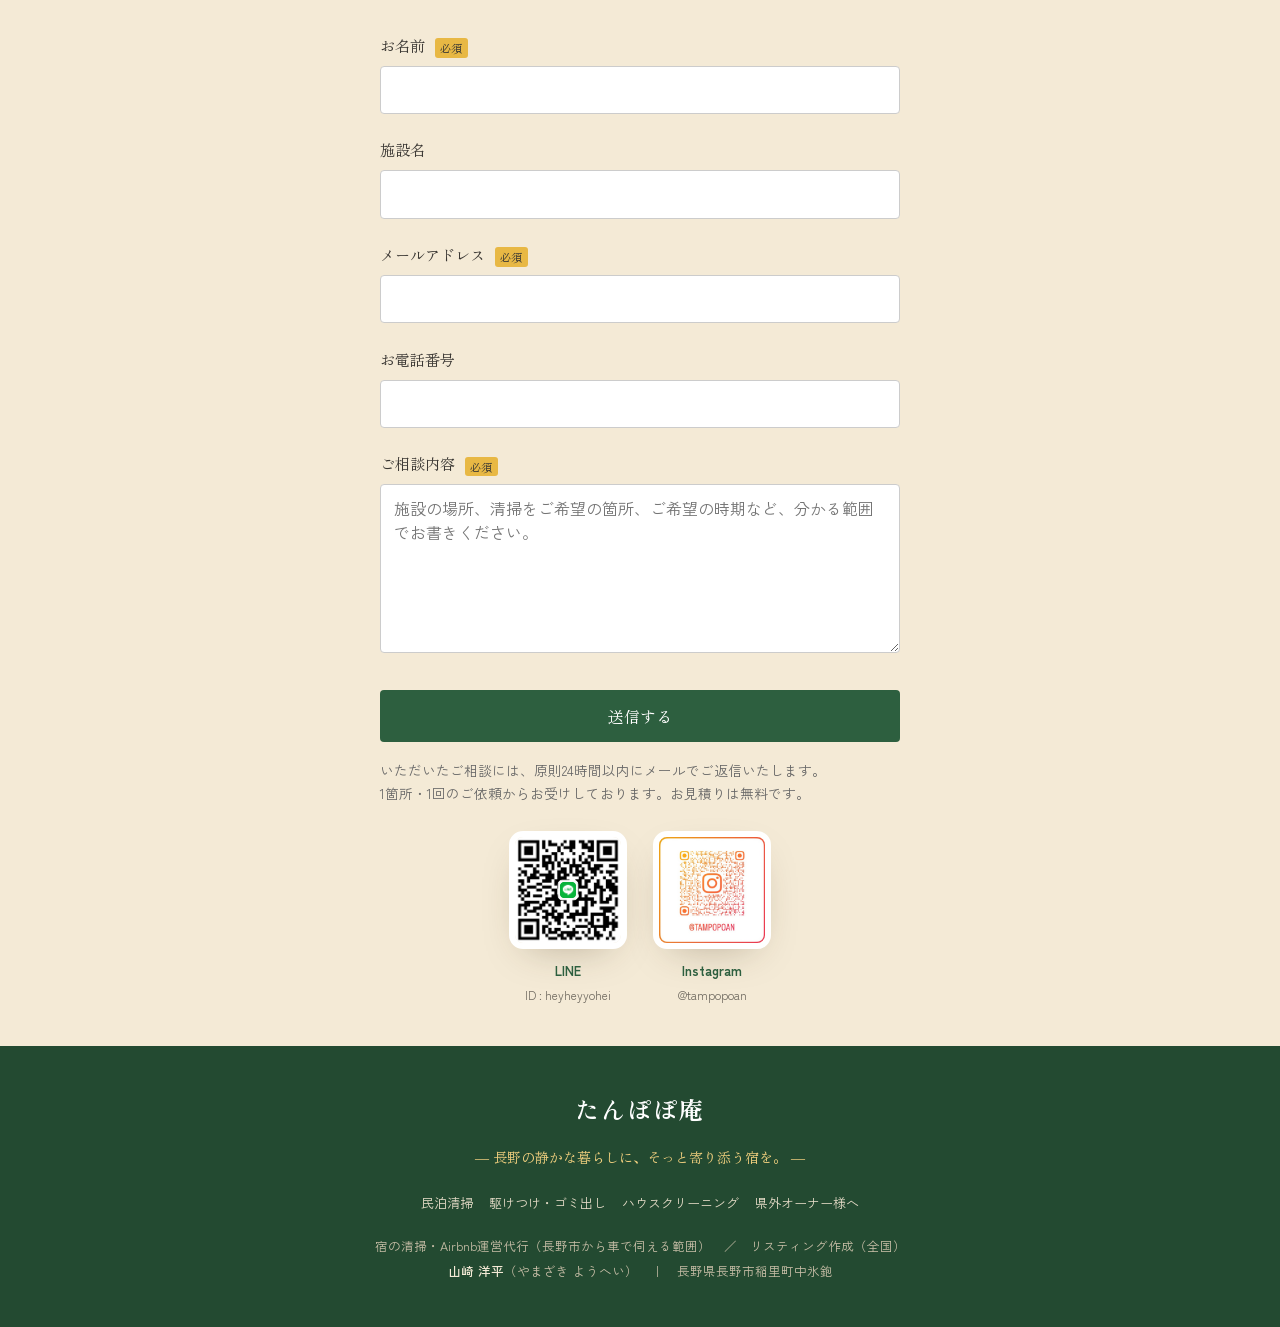
==== commit ede54654: "Update index.html" ====
--- a/index.html
+++ b/index.html
@@ -362,7 +362,7 @@
     "addressCountry": "JP",
     "addressRegion": "長野県",
     "addressLocality": "長野市",
-    "streetAddress": "稲里町中氷鉋1056-2"
+    "streetAddress": "稲里町中氷鉋"
   },
   "areaServed": [
     { "@type": "City", "name": "長野市" },
@@ -728,7 +728,7 @@
     </nav>
     <div class="meta">
       宿の清掃・Airbnb運営代行（長野市から車で伺える範囲）　／　リスティング作成（全国）<br>
-      <b>山崎 洋平</b>（やまざき ようへい）　｜　長野県長野市稲里町中氷鉋 1056-2
+      <b>山崎 洋平</b>（やまざき ようへい）　｜　長野県長野市稲里町中氷鉋
     </div>
   </div>
 </footer>
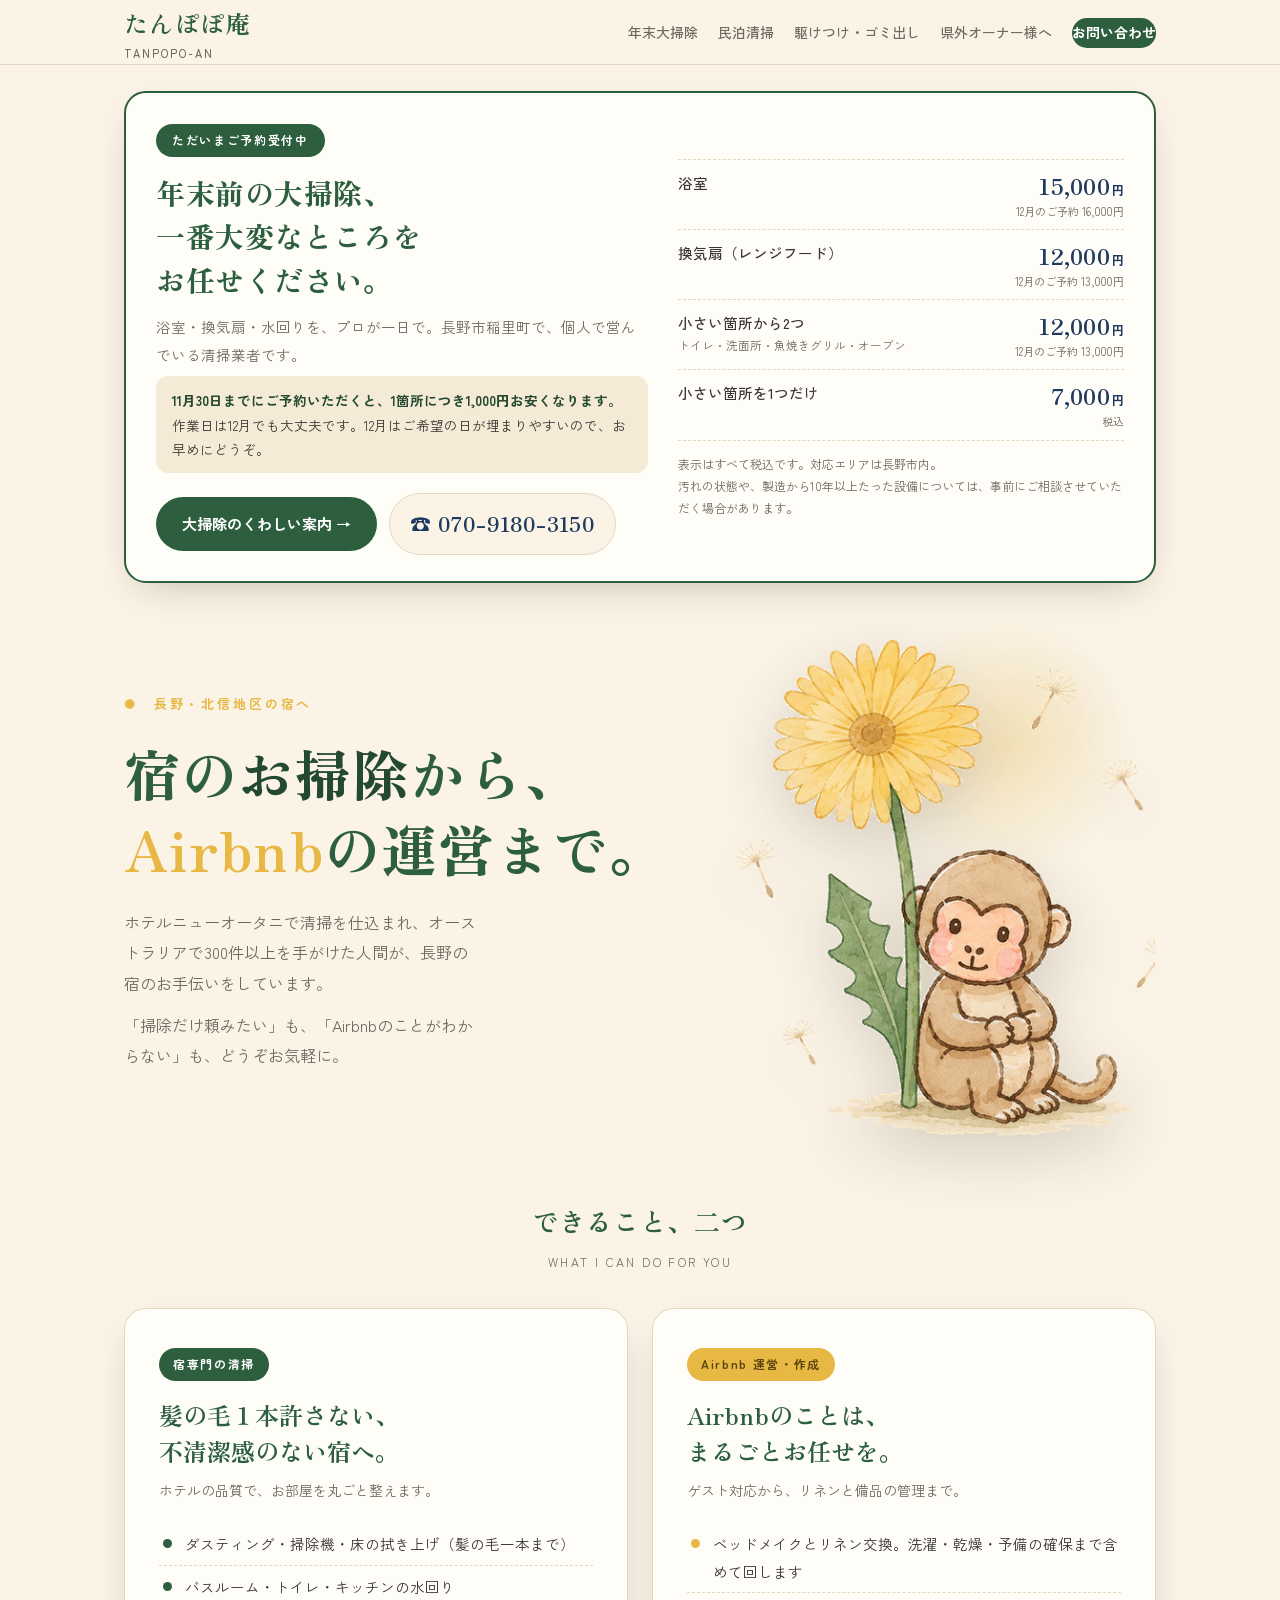
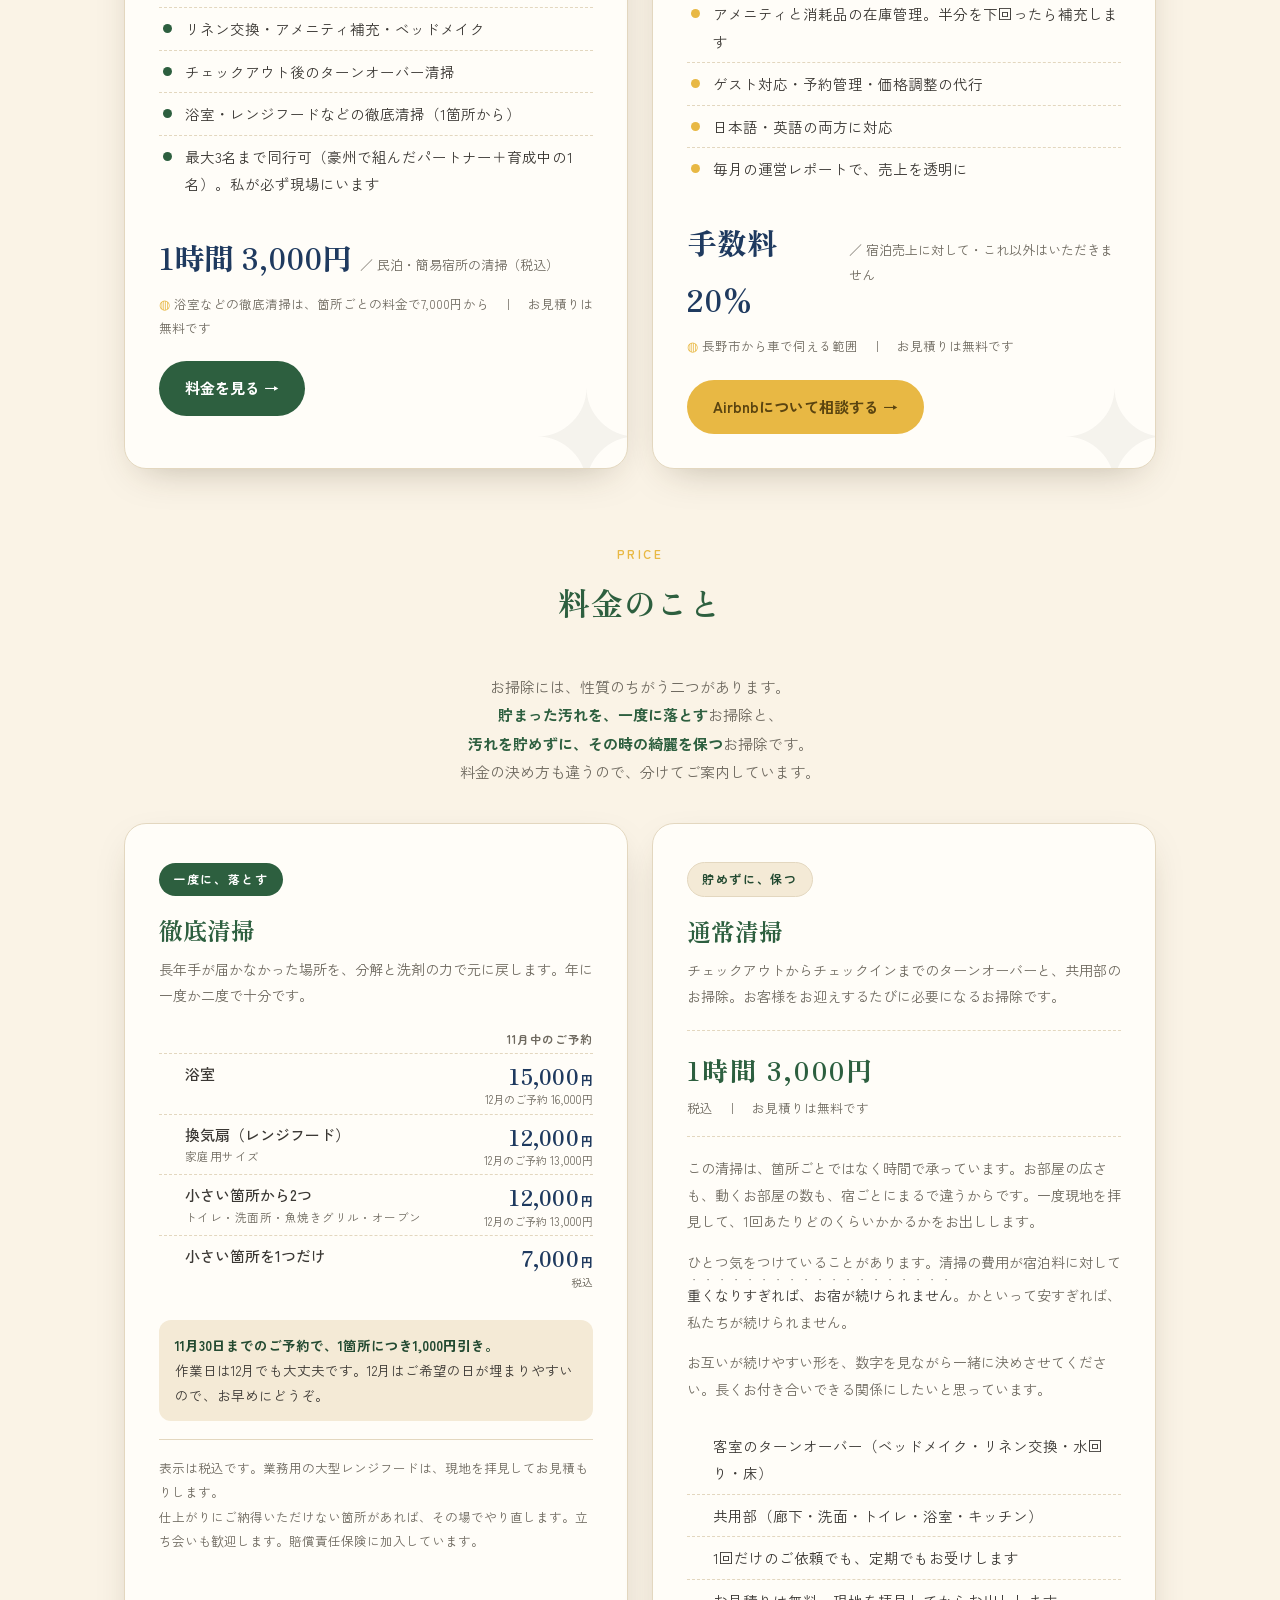
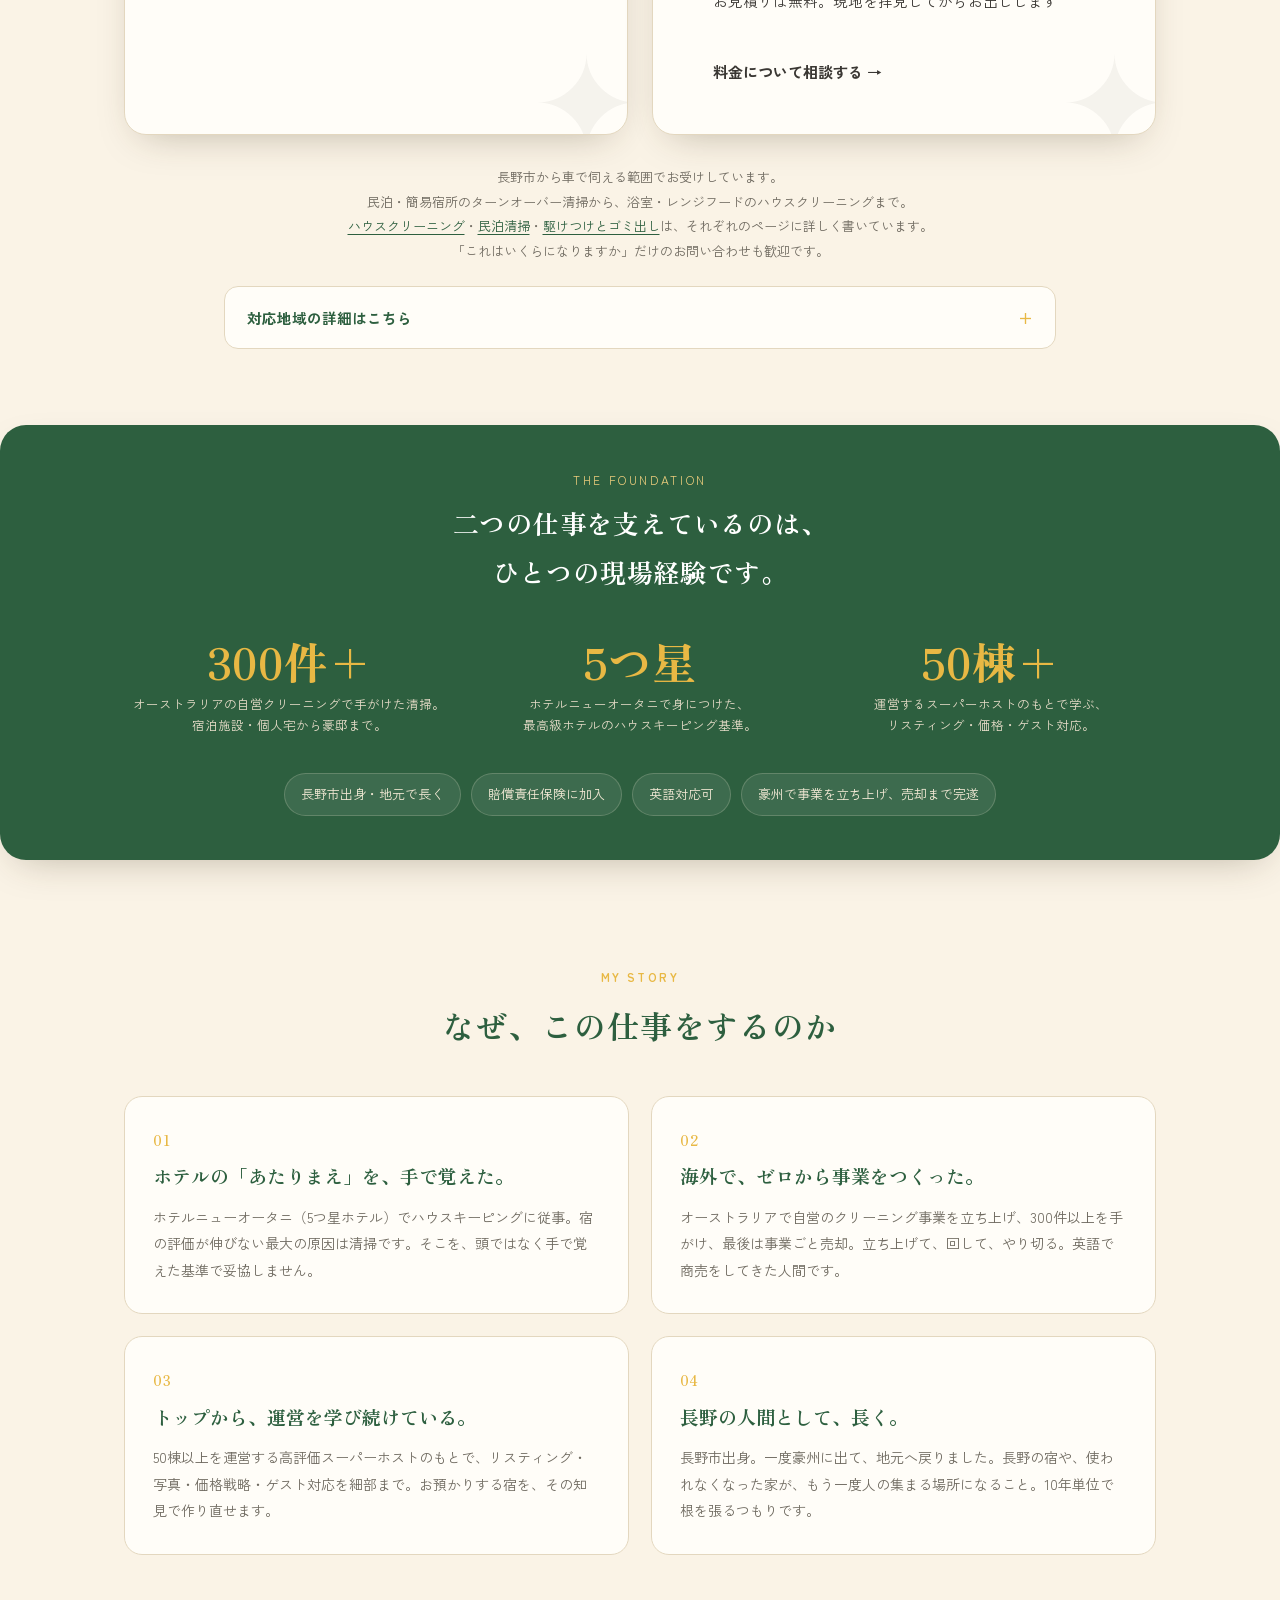
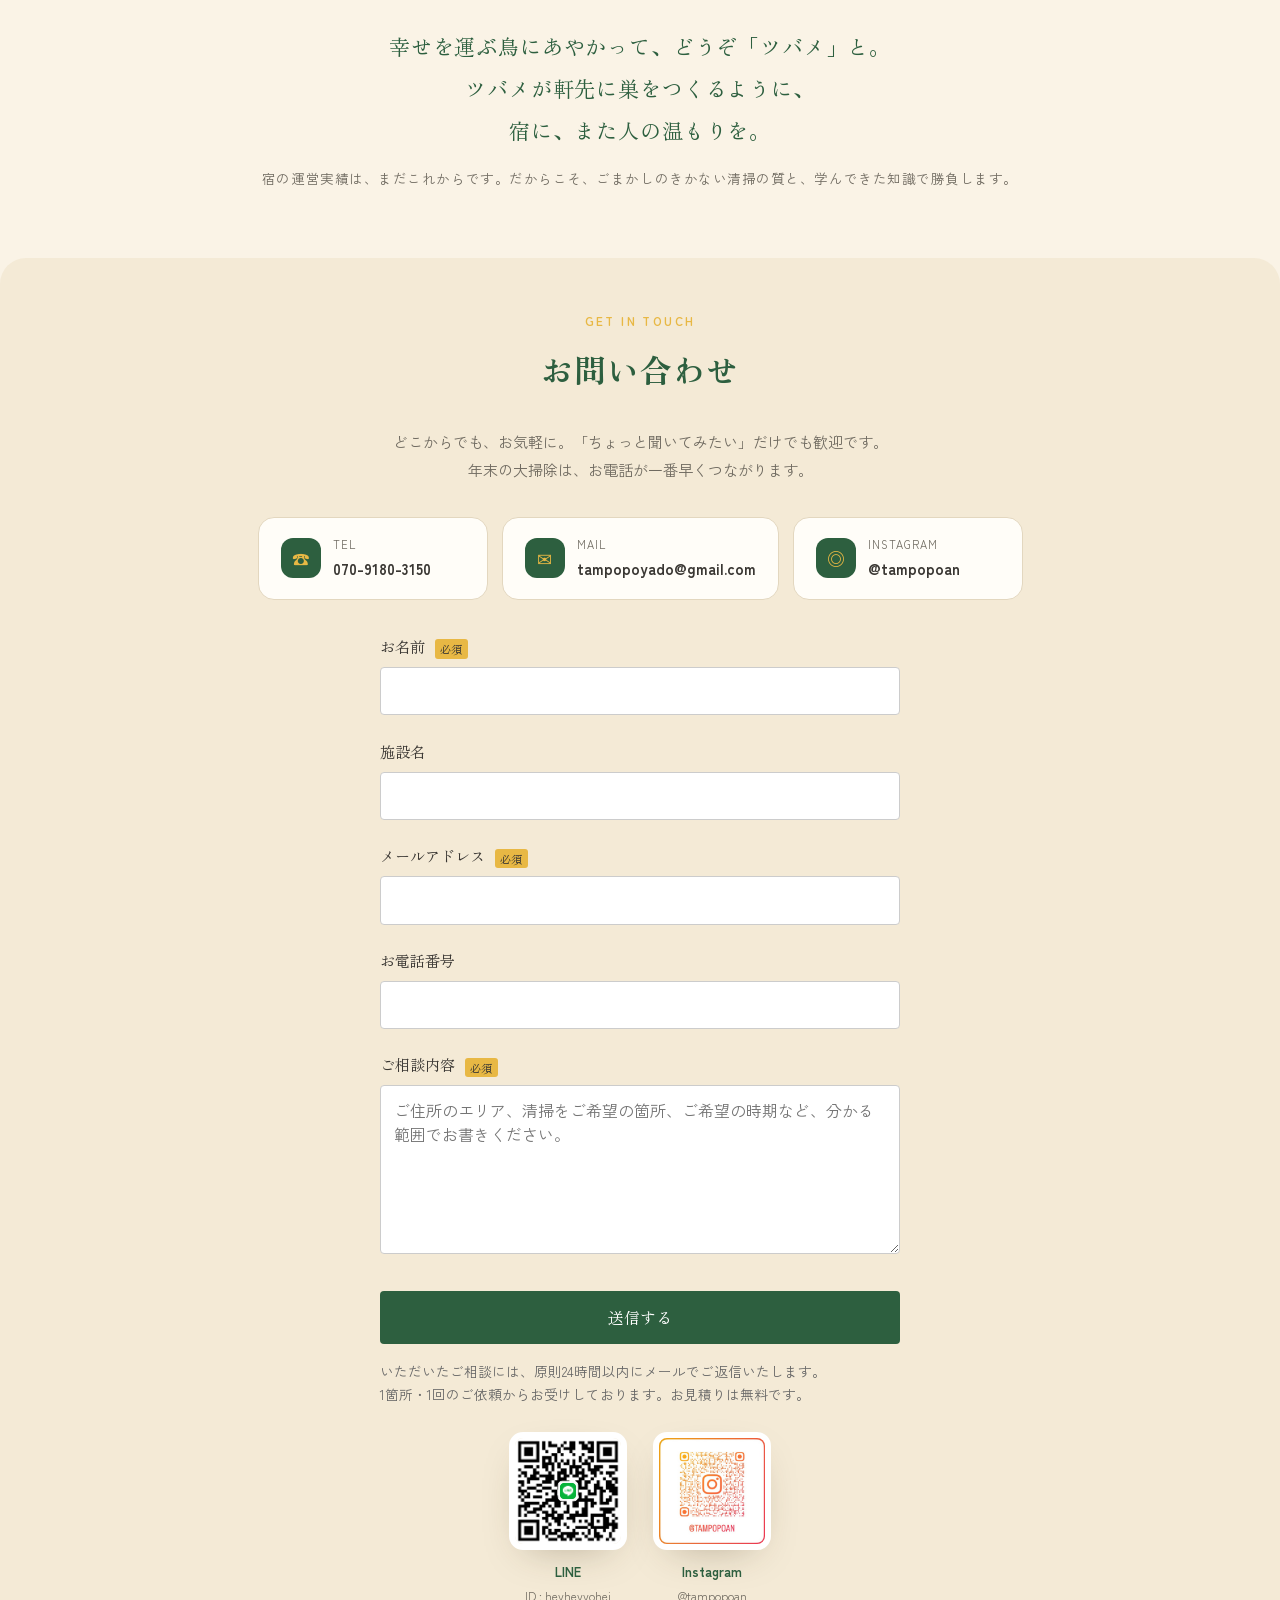
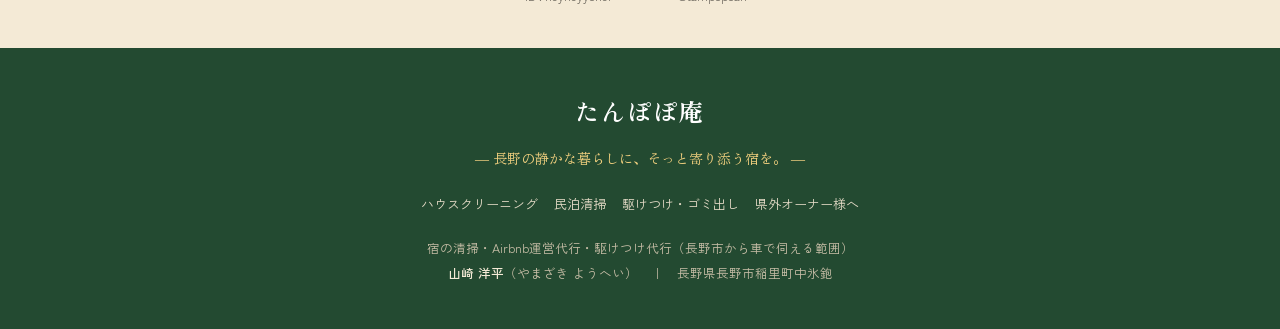
==== commit 1e3d4add: "Add files via upload" ====
--- a/index.html
+++ b/index.html
@@ -4,8 +4,8 @@
 <meta name="google-site-verification" content="qoVNxd4DfmBizIimEKgVbTIYn8EXd05UOYTaPxvwoD4" />
 <meta charset="UTF-8">
 <meta name="viewport" content="width=device-width, initial-scale=1.0">
-<title>長野市のハウスクリーニング・民泊清掃｜たんぽぽ庵</title>
-<meta name="description" content="長野市のハウスクリーニング・民泊清掃。浴室クリーニング・キッチン・レンジフード掃除は各12,000円（税込）、トイレ・洗面所は5,500円。大手の約3割引きです。1箇所1回のご依頼から、宿の定期清掃・ターンオーバーまで。ホテルニューオータニ仕込み、豪州で300件以上の実績。Airbnb運営代行・リスティング作成も。">
+<title>年末の大掃除 受付中｜長野市のハウスクリーニング・民泊清掃 たんぽぽ庵</title>
+<meta name="description" content="長野市のハウスクリーニング・民泊清掃。年末の大掃除は浴室15,000円・換気扇12,000円（税込）、11月30日までのご予約で1箇所につき1,000円引き。作業日は12月でも大丈夫です。1箇所1回のご依頼から、宿の定期清掃・ターンオーバーまで。ホテルニューオータニ仕込み、豪州で300件以上の実績。賠償責任保険加入。">
 <link rel="preconnect" href="https://fonts.googleapis.com">
 <link rel="preconnect" href="https://fonts.gstatic.com" crossorigin>
 <link href="https://fonts.googleapis.com/css2?family=Zen+Old+Mincho:wght@400;500;700;900&family=Zen+Kaku+Gothic+New:wght@400;500;700&family=Zen+Maru+Gothic:wght@500;700&display=swap" rel="stylesheet">
@@ -69,8 +69,55 @@
 .nav-cta:hover{background:var(--midori-deep)}
 @media(max-width:900px){.nav ul.links{display:none}}
 
+/* ---------- 年末大掃除の告知帯 ---------- */
+.promo{position:relative;z-index:1;padding:26px 0 6px}
+.promo-box{background:var(--washi-card);border:2px solid var(--midori);
+  border-radius:22px;padding:30px 30px 26px;box-shadow:var(--shadow);
+  display:grid;grid-template-columns:1.05fr .95fr;gap:30px;align-items:center}
+.promo-lbl{display:inline-block;font-family:var(--maru);font-weight:700;
+  font-size:12px;letter-spacing:.14em;background:var(--midori);color:#fff;
+  padding:5px 16px;border-radius:999px;margin-bottom:14px}
+.promo-ttl{font-family:var(--serif);font-weight:900;color:var(--midori);
+  font-size:clamp(22px,3.2vw,29px);line-height:1.5;letter-spacing:.02em;
+  margin-bottom:12px}
+.promo-sub{font-size:14.5px;color:var(--ink-soft);margin-bottom:8px}
+.promo-sub b{color:var(--midori);font-weight:700}
+.promo-deal{background:var(--washi-2);border-radius:12px;padding:12px 16px;
+  font-size:13.5px;color:var(--ink);margin-bottom:20px;line-height:1.8}
+.promo-deal b{color:var(--midori-deep);font-weight:700}
+.promo-cta{display:flex;flex-wrap:wrap;gap:12px;align-items:center}
+.promo-btn{display:inline-flex;align-items:center;gap:8px;background:var(--midori);
+  color:#fff;font-weight:700;font-size:15px;padding:13px 26px;
+  border-radius:999px;transition:.2s}
+.promo-btn:hover{background:var(--midori-deep)}
+.promo-tel{display:inline-flex;align-items:center;gap:8px;
+  font-family:var(--serif);font-weight:900;font-size:21px;color:var(--navy);
+  border:1px solid var(--line);background:var(--washi);
+  padding:10px 20px;border-radius:999px;letter-spacing:.02em;transition:.2s}
+.promo-tel:hover{border-color:var(--tanpopo)}
+.promo-price{list-style:none}
+.promo-price li{display:flex;align-items:flex-start;justify-content:space-between;
+  gap:14px;padding:11px 0;border-bottom:1px dashed var(--line)}
+.promo-price li:first-child{border-top:1px dashed var(--line)}
+.pp-name{font-size:14.5px;font-weight:500;color:var(--ink);line-height:1.7}
+.pp-name small{display:block;font-size:11.5px;color:var(--ink-soft);
+  font-weight:400;line-height:1.7}
+.pp-fig{text-align:right;white-space:nowrap;line-height:1.3}
+.pp-fig b{font-family:var(--serif);font-size:23px;font-weight:900;
+  color:var(--navy);letter-spacing:.01em}
+.pp-fig b em{font-style:normal;font-family:var(--sans);font-size:12px;
+  font-weight:700;margin-left:2px}
+.pp-fig small{display:block;font-size:11px;color:var(--ink-soft);margin-top:3px}
+.promo-foot{font-size:12px;color:var(--ink-soft);margin-top:12px;line-height:1.85}
+@media(max-width:860px){
+  .promo-box{grid-template-columns:1fr;gap:22px;padding:26px 22px 24px}
+  .promo-tel{font-size:19px}
+  .promo-cta{flex-direction:column;align-items:stretch}
+  .promo-btn,.promo-tel{justify-content:center}
+}
+
 /* ---------- ヒーロー ---------- */
-.hero{position:relative;z-index:1;padding:70px 0 40px}
+.hero{position:relative;z-index:1;padding:50px 0 40px}
 .hero-grid{display:grid;grid-template-columns:1.15fr .85fr;gap:40px;align-items:center}
 .eyebrow{font-family:var(--maru);color:var(--tanpopo);font-weight:700;
   font-size:13px;letter-spacing:.22em;margin-bottom:18px}
@@ -153,19 +200,26 @@
 
 /* 徹底清掃：料金表 */
 .menu{list-style:none;margin:0 0 20px}
-.menu li{display:flex;align-items:baseline;justify-content:space-between;
+.menu li{display:flex;align-items:flex-start;justify-content:space-between;
   gap:12px;padding:11px 0;border-bottom:1px dashed var(--line)}
 .menu li:first-child{border-top:1px dashed var(--line)}
-.menu .m-name{font-size:15px;font-weight:500;color:var(--ink)}
+.menu .m-name{font-size:15px;font-weight:500;color:var(--ink);line-height:1.7}
 .menu .m-name small{display:block;font-size:11.5px;color:var(--ink-soft);
-  font-weight:400;letter-spacing:.06em;margin-top:-4px}
-.menu .m-fig{display:flex;align-items:baseline;gap:12px;white-space:nowrap}
-.menu .m-market{font-size:12px;color:#a9a094;text-decoration:line-through;
-  text-decoration-thickness:1px}
+  font-weight:400;letter-spacing:.04em;line-height:1.7}
+.menu .m-fig{text-align:right;white-space:nowrap;line-height:1.3}
 .menu .m-price{font-family:var(--serif);font-size:22px;font-weight:900;
   color:var(--navy);letter-spacing:.01em}
 .menu .m-price em{font-style:normal;font-family:var(--sans);font-size:12px;
   font-weight:700;margin-left:2px}
+.menu .m-dec{display:block;font-size:11px;color:var(--ink-soft);margin-top:3px}
+
+.price-head{display:flex;justify-content:flex-end;gap:10px;
+  font-size:11.5px;color:var(--ink-soft);margin-bottom:2px}
+.price-head span{font-family:var(--maru);font-weight:700;letter-spacing:.06em}
+
+.deal-band{background:var(--washi-2);border-radius:12px;padding:13px 16px;
+  font-size:13.5px;line-height:1.85;color:var(--ink);margin:0 0 18px}
+.deal-band b{color:var(--midori-deep);font-weight:700}
 
 .note{font-size:12.5px;line-height:1.95;color:var(--ink-soft);
   padding-top:16px;border-top:1px solid var(--line)}
@@ -336,8 +390,8 @@
 <link rel="canonical" href="https://tampopoan.com/">
 <meta property="og:type" content="website">
 <meta property="og:site_name" content="たんぽぽ庵">
-<meta property="og:title" content="長野市のハウスクリーニング・民泊清掃｜たんぽぽ庵">
-<meta property="og:description" content="長野市のハウスクリーニング・民泊清掃。浴室・キッチン・レンジフードは各12,000円（税込）、トイレ・洗面所は5,500円。1箇所1回のご依頼から、宿のターンオーバー清掃・駆けつけ・ゴミ出しまで。">
+<meta property="og:title" content="年末の大掃除 受付中｜長野市のハウスクリーニング・民泊清掃 たんぽぽ庵">
+<meta property="og:description" content="年末の大掃除は浴室15,000円・換気扇12,000円（税込）。11月30日までのご予約で1箇所につき1,000円引き。作業日は12月でも大丈夫です。長野市のハウスクリーニング・民泊清掃、1箇所1回のご依頼から承ります。">
 <meta property="og:url" content="https://tampopoan.com/">
 <meta property="og:image" content="https://tampopoan.com/images/mascot.png">
 <meta property="og:locale" content="ja_JP">
@@ -355,7 +409,7 @@
   "telephone": "+81-70-9180-3150",
   "email": "tampopoyado@gmail.com",
   "image": "https://tampopoan.com/images/mascot.png",
-  "priceRange": "¥5,000〜",
+  "priceRange": "¥3,000〜",
   "founder": { "@type": "Person", "name": "山崎 洋平" },
   "address": {
     "@type": "PostalAddress",
@@ -383,18 +437,24 @@
     "@type": "OfferCatalog",
     "name": "料金",
     "itemListElement": [
-      { "@type": "Offer", "priceCurrency": "JPY", "price": "12000",
+      { "@type": "Offer", "priceCurrency": "JPY", "price": "15000",
+        "validThrough": "2026-11-30",
         "itemOffered": { "@type": "Service", "name": "浴室クリーニング" } },
       { "@type": "Offer", "priceCurrency": "JPY", "price": "12000",
-        "itemOffered": { "@type": "Service", "name": "キッチンクリーニング" } },
+        "validThrough": "2026-11-30",
+        "itemOffered": { "@type": "Service", "name": "換気扇・レンジフードクリーニング" } },
       { "@type": "Offer", "priceCurrency": "JPY", "price": "12000",
-        "itemOffered": { "@type": "Service", "name": "レンジフードクリーニング" } },
-      { "@type": "Offer", "priceCurrency": "JPY", "price": "5500",
-        "itemOffered": { "@type": "Service", "name": "トイレクリーニング" } },
-      { "@type": "Offer", "priceCurrency": "JPY", "price": "5500",
-        "itemOffered": { "@type": "Service", "name": "洗面所クリーニング" } },
-      { "@type": "Offer", "priceCurrency": "JPY", "price": "5000",
-        "itemOffered": { "@type": "Service", "name": "民泊ターンオーバー清掃" } }
+        "validThrough": "2026-11-30",
+        "itemOffered": { "@type": "Service", "name": "小さい箇所のクリーニング 2箇所（トイレ・洗面所・魚焼きグリル・オーブン）" } },
+      { "@type": "Offer", "priceCurrency": "JPY", "price": "7000",
+        "itemOffered": { "@type": "Service", "name": "小さい箇所のクリーニング 1箇所（トイレ・洗面所・魚焼きグリル・オーブン）" } },
+      { "@type": "Offer", "priceCurrency": "JPY",
+        "priceSpecification": {
+          "@type": "UnitPriceSpecification",
+          "price": "3000", "priceCurrency": "JPY",
+          "unitCode": "HUR", "unitText": "1時間"
+        },
+        "itemOffered": { "@type": "Service", "name": "民泊・簡易宿所の清掃（ターンオーバー）" } }
     ]
   }
 }
@@ -408,14 +468,59 @@
   <div class="wrap nav">
     <div class="brand">たんぽぽ庵<small>TANPOPO-AN</small></div>
     <ul class="links">
+      <li><a href="housecleaning.html">年末大掃除</a></li>
       <li><a href="minpaku-cleaning.html">民泊清掃</a></li>
       <li><a href="kaketsuke.html">駆けつけ・ゴミ出し</a></li>
-      <li><a href="housecleaning.html">ハウスクリーニング</a></li>
       <li><a href="remote-owner.html">県外オーナー様へ</a></li>
       <li><a href="#contact" class="nav-cta">お問い合わせ</a></li>
     </ul>
   </div>
 </header>
+
+<!-- 年末大掃除の告知帯（チラシからお越しの方への受け皿） -->
+<section class="promo" id="promo">
+  <div class="wrap">
+    <div class="promo-box reveal">
+      <div>
+        <span class="promo-lbl">ただいまご予約受付中</span>
+        <h2 class="promo-ttl">年末前の大掃除、<br>一番大変なところを<br>お任せください。</h2>
+        <p class="promo-sub">浴室・換気扇・水回りを、プロが一日で。長野市稲里町で、個人で営んでいる清掃業者です。</p>
+        <div class="promo-deal">
+          <b>11月30日までにご予約いただくと、1箇所につき1,000円お安くなります。</b><br>
+          作業日は12月でも大丈夫です。12月はご希望の日が埋まりやすいので、お早めにどうぞ。
+        </div>
+        <div class="promo-cta">
+          <a class="promo-btn" href="housecleaning.html">大掃除のくわしい案内 →</a>
+          <a class="promo-tel" href="tel:07091803150">☎ 070-9180-3150</a>
+        </div>
+      </div>
+      <div>
+        <ul class="promo-price">
+          <li>
+            <span class="pp-name">浴室</span>
+            <span class="pp-fig"><b>15,000<em>円</em></b><small>12月のご予約 16,000円</small></span>
+          </li>
+          <li>
+            <span class="pp-name">換気扇（レンジフード）</span>
+            <span class="pp-fig"><b>12,000<em>円</em></b><small>12月のご予約 13,000円</small></span>
+          </li>
+          <li>
+            <span class="pp-name">小さい箇所から2つ<small>トイレ・洗面所・魚焼きグリル・オーブン</small></span>
+            <span class="pp-fig"><b>12,000<em>円</em></b><small>12月のご予約 13,000円</small></span>
+          </li>
+          <li>
+            <span class="pp-name">小さい箇所を1つだけ</span>
+            <span class="pp-fig"><b>7,000<em>円</em></b><small>税込</small></span>
+          </li>
+        </ul>
+        <p class="promo-foot">
+          表示はすべて税込です。対応エリアは長野市内。<br>
+          汚れの状態や、製造から10年以上たった設備については、事前にご相談させていただく場合があります。
+        </p>
+      </div>
+    </div>
+  </div>
+</section>
 
 <!-- ヒーロー -->
 <section class="hero">
@@ -455,8 +560,8 @@
           <li>浴室・レンジフードなどの徹底清掃（1箇所から）</li>
           <li>最大3名まで同行可（豪州で組んだパートナー＋育成中の1名）。私が必ず現場にいます</li>
         </ul>
-        <div class="price"><b>5,000円〜</b><span>／ 1箇所・1回のご依頼から承ります</span></div>
-        <p class="area">長野市から車で伺える範囲　｜　1回のご利用も、定期清掃も承ります</p>
+        <div class="price"><b>1時間 3,000円</b><span>／ 民泊・簡易宿所の清掃（税込）</span></div>
+        <p class="area">浴室などの徹底清掃は、箇所ごとの料金で7,000円から　｜　お見積りは無料です</p>
         <a class="go" href="#price">料金を見る →</a>
         <div class="watermark">✦</div>
       </div>
@@ -465,16 +570,16 @@
       <div class="card card--bnb reveal" id="bnb">
         <span class="tag">Airbnb 運営・作成</span>
         <h3>Airbnbのことは、<br>まるごとお任せを。</h3>
-        <p class="sub">掲載ページ作成から、日々の運営代行まで。</p>
+        <p class="sub">ゲスト対応から、リネンと備品の管理まで。</p>
         <ul>
-          <li>リスティング作成（タイトル・紹介文・写真の並べ方）</li>
-          <li>↑は後払いでOK。ご満足いただけなければ料金は不要です</li>
+          <li>ベッドメイクとリネン交換。洗濯・乾燥・予備の確保まで含めて回します</li>
+          <li>アメニティと消耗品の在庫管理。半分を下回ったら補充します</li>
+          <li>ゲスト対応・予約管理・価格調整の代行</li>
           <li>日本語・英語の両方に対応</li>
-          <li>ゲスト対応・予約管理・価格調整の代行</li>
           <li>毎月の運営レポートで、売上を透明に</li>
         </ul>
-        <div class="price"><b>3,980円</b><span>／ リスティング作成・一棟（全国対応）</span></div>
-        <p class="area">運営代行は手数料20%のみ・長野市から車で伺える範囲　｜　満足いただけなければ料金は不要</p>
+        <div class="price"><b>手数料 20%</b><span>／ 宿泊売上に対して・これ以外はいただきません</span></div>
+        <p class="area">長野市から車で伺える範囲　｜　お見積りは無料です</p>
         <a class="go" href="#contact">Airbnbについて相談する →</a>
         <div class="watermark">✦</div>
       </div>
@@ -506,32 +611,34 @@
         <h3>徹底清掃</h3>
         <p class="sub">長年手が届かなかった場所を、分解と洗剤の力で元に戻します。年に一度か二度で十分です。</p>
 
+        <div class="price-head"><span>11月中のご予約</span></div>
         <ul class="menu">
           <li>
             <span class="m-name">浴室</span>
-            <span class="m-fig"><span class="m-market">相場 17,900円</span><span class="m-price">12,000<em>円</em></span></span>
+            <span class="m-fig"><span class="m-price">15,000<em>円</em></span><span class="m-dec">12月のご予約 16,000円</span></span>
           </li>
           <li>
-            <span class="m-name">キッチン</span>
-            <span class="m-fig"><span class="m-market">相場 17,900円</span><span class="m-price">12,000<em>円</em></span></span>
+            <span class="m-name">換気扇（レンジフード）<small>家庭用サイズ</small></span>
+            <span class="m-fig"><span class="m-price">12,000<em>円</em></span><span class="m-dec">12月のご予約 13,000円</span></span>
           </li>
           <li>
-            <span class="m-name">レンジフード<small>家庭用サイズ</small></span>
-            <span class="m-fig"><span class="m-market">相場 17,900円</span><span class="m-price">12,000<em>円</em></span></span>
+            <span class="m-name">小さい箇所から2つ<small>トイレ・洗面所・魚焼きグリル・オーブン</small></span>
+            <span class="m-fig"><span class="m-price">12,000<em>円</em></span><span class="m-dec">12月のご予約 13,000円</span></span>
           </li>
           <li>
-            <span class="m-name">トイレ</span>
-            <span class="m-fig"><span class="m-market">相場 8,250円</span><span class="m-price">5,500<em>円</em></span></span>
-          </li>
-          <li>
-            <span class="m-name">洗面所</span>
-            <span class="m-fig"><span class="m-market">相場 8,250円</span><span class="m-price">5,500<em>円</em></span></span>
+            <span class="m-name">小さい箇所を1つだけ</span>
+            <span class="m-fig"><span class="m-price">7,000<em>円</em></span><span class="m-dec">税込</span></span>
           </li>
         </ul>
 
+        <div class="deal-band">
+          <b>11月30日までのご予約で、1箇所につき1,000円引き。</b><br>
+          作業日は12月でも大丈夫です。12月はご希望の日が埋まりやすいので、お早めにどうぞ。
+        </div>
+
         <p class="note">
-          表示は税込です。「相場」は大手クリーニング会社が公表している料金で、たんぽぽ庵はいずれもその約3割引きです。<br>
-          業務用の大型レンジフードは、現地を拝見してお見積もりします。
+          表示は税込です。業務用の大型レンジフードは、現地を拝見してお見積もりします。<br>
+          仕上がりにご納得いただけない箇所があれば、その場でやり直します。立ち会いも歓迎します。賠償責任保険に加入しています。
         </p>
         <div class="watermark">✦</div>
       </div>
@@ -543,21 +650,21 @@
         <p class="sub">チェックアウトからチェックインまでのターンオーバーと、共用部のお掃除。お客様をお迎えするたびに必要になるお掃除です。</p>
 
         <div class="quote-price">
-          <b>お見積もり</b>
-          <span>宿ごとに、一緒に決めさせてください</span>
+          <b>1時間 3,000円</b>
+          <span>税込　｜　お見積りは無料です</span>
         </div>
 
         <div class="quote-body">
-          <p>この清掃だけは、決まった料金表をお出ししていません。お部屋の広さも、宿泊料も、動くお部屋の数も、宿ごとにまるで違うからです。</p>
-          <p>ただ、ひとつ気をつけていることがあります。清掃の費用が宿泊料に対して<em class="bo">重くなりすぎれば、お宿が続けられません</em>。かといって安すぎれば、私たちが続けられません。</p>
-          <p>そのうえで、お互いが続けやすい線を、数字を見ながら一緒に決めさせてください。長くお付き合いできる形にしたいと思っています。</p>
+          <p>この清掃は、箇所ごとではなく時間で承っています。お部屋の広さも、動くお部屋の数も、宿ごとにまるで違うからです。一度現地を拝見して、1回あたりどのくらいかかるかをお出しします。</p>
+          <p>ひとつ気をつけていることがあります。清掃の費用が宿泊料に対して<em class="bo">重くなりすぎれば、お宿が続けられません</em>。かといって安すぎれば、私たちが続けられません。</p>
+          <p>お互いが続けやすい形を、数字を見ながら一緒に決めさせてください。長くお付き合いできる関係にしたいと思っています。</p>
         </div>
 
         <ul>
           <li>客室のターンオーバー（ベッドメイク・リネン交換・水回り・床）</li>
           <li>共用部（廊下・洗面・トイレ・浴室・キッチン）</li>
           <li>1回だけのご依頼でも、定期でもお受けします</li>
-          <li>最低5,000円から承ります</li>
+          <li>お見積りは無料。現地を拝見してからお出しします</li>
         </ul>
 
         <a class="go" href="#contact">料金について相談する →</a>
@@ -569,7 +676,7 @@
     <p class="price-foot reveal">
       長野市から車で伺える範囲でお受けしています。<br>
       民泊・簡易宿所のターンオーバー清掃から、浴室・レンジフードのハウスクリーニングまで。<br>
-      <a href="minpaku-cleaning.html" class="foot-link">民泊清掃</a>・<a href="kaketsuke.html" class="foot-link">駆けつけとゴミ出し</a>・<a href="housecleaning.html" class="foot-link">ハウスクリーニング</a>は、それぞれのページに詳しく書いています。<br>
+      <a href="housecleaning.html" class="foot-link">ハウスクリーニング</a>・<a href="minpaku-cleaning.html" class="foot-link">民泊清掃</a>・<a href="kaketsuke.html" class="foot-link">駆けつけとゴミ出し</a>は、それぞれのページに詳しく書いています。<br>
       「これはいくらになりますか」だけのお問い合わせも歓迎です。
     </p>
 
@@ -606,6 +713,7 @@
     </div>
     <div class="creds">
       <span class="reveal">長野市出身・地元で長く</span>
+      <span class="reveal">賠償責任保険に加入</span>
       <span class="reveal">英語対応可</span>
       <span class="reveal">豪州で事業を立ち上げ、売却まで完遂</span>
     </div>
@@ -623,7 +731,7 @@
       <div class="step reveal">
         <div class="no">01</div>
         <h4>ホテルの「あたりまえ」を、手で覚えた。</h4>
-        <p>ニューオータニ（★5）でハウスキーピングに従事。宿の評価が伸びない最大の原因は清掃です。そこを、頭ではなく手で覚えた基準で妥協しません。</p>
+        <p>ホテルニューオータニ（5つ星ホテル）でハウスキーピングに従事。宿の評価が伸びない最大の原因は清掃です。そこを、頭ではなく手で覚えた基準で妥協しません。</p>
       </div>
       <div class="step reveal">
         <div class="no">02</div>
@@ -659,7 +767,7 @@
       <div class="en">GET IN TOUCH</div>
       <div class="jp">お問い合わせ</div>
     </div>
-    <p class="invite reveal">どこからでも、お気軽に。「ちょっと聞いてみたい」だけでも歓迎です。</p>
+    <p class="invite reveal">どこからでも、お気軽に。「ちょっと聞いてみたい」だけでも歓迎です。<br>年末の大掃除は、お電話が一番早くつながります。</p>
     <div class="methods">
       <a class="method reveal" href="tel:07091803150">
         <div class="ic">☎</div>
@@ -690,7 +798,7 @@
 
   <label for="message">ご相談内容 <span class="req">必須</span></label>
   <textarea id="message" name="ご相談内容" rows="6" required
-    placeholder="施設の場所、清掃をご希望の箇所、ご希望の時期など、分かる範囲でお書きください。"></textarea>
+    placeholder="ご住所のエリア、清掃をご希望の箇所、ご希望の時期など、分かる範囲でお書きください。"></textarea>
 
   <input type="text" name="_gotcha" style="display:none">
   <input type="hidden" name="_subject" value="【たんぽぽ庵】サイトからお問い合わせ">
@@ -721,13 +829,13 @@
     <div class="fbrand">たんぽぽ庵</div>
     <div class="tag">― 長野の静かな暮らしに、そっと寄り添う宿を。 ―</div>
         <nav style="display:flex;flex-wrap:wrap;gap:16px;justify-content:center;font-size:13px;margin-bottom:18px">
+      <a href="housecleaning.html" style="color:#e6dcc8">ハウスクリーニング</a>
       <a href="minpaku-cleaning.html" style="color:#e6dcc8">民泊清掃</a>
       <a href="kaketsuke.html" style="color:#e6dcc8">駆けつけ・ゴミ出し</a>
-      <a href="housecleaning.html" style="color:#e6dcc8">ハウスクリーニング</a>
       <a href="remote-owner.html" style="color:#e6dcc8">県外オーナー様へ</a>
     </nav>
     <div class="meta">
-      宿の清掃・Airbnb運営代行（長野市から車で伺える範囲）　／　リスティング作成（全国）<br>
+      宿の清掃・Airbnb運営代行・駆けつけ代行（長野市から車で伺える範囲）<br>
       <b>山崎 洋平</b>（やまざき ようへい）　｜　長野県長野市稲里町中氷鉋
     </div>
   </div>
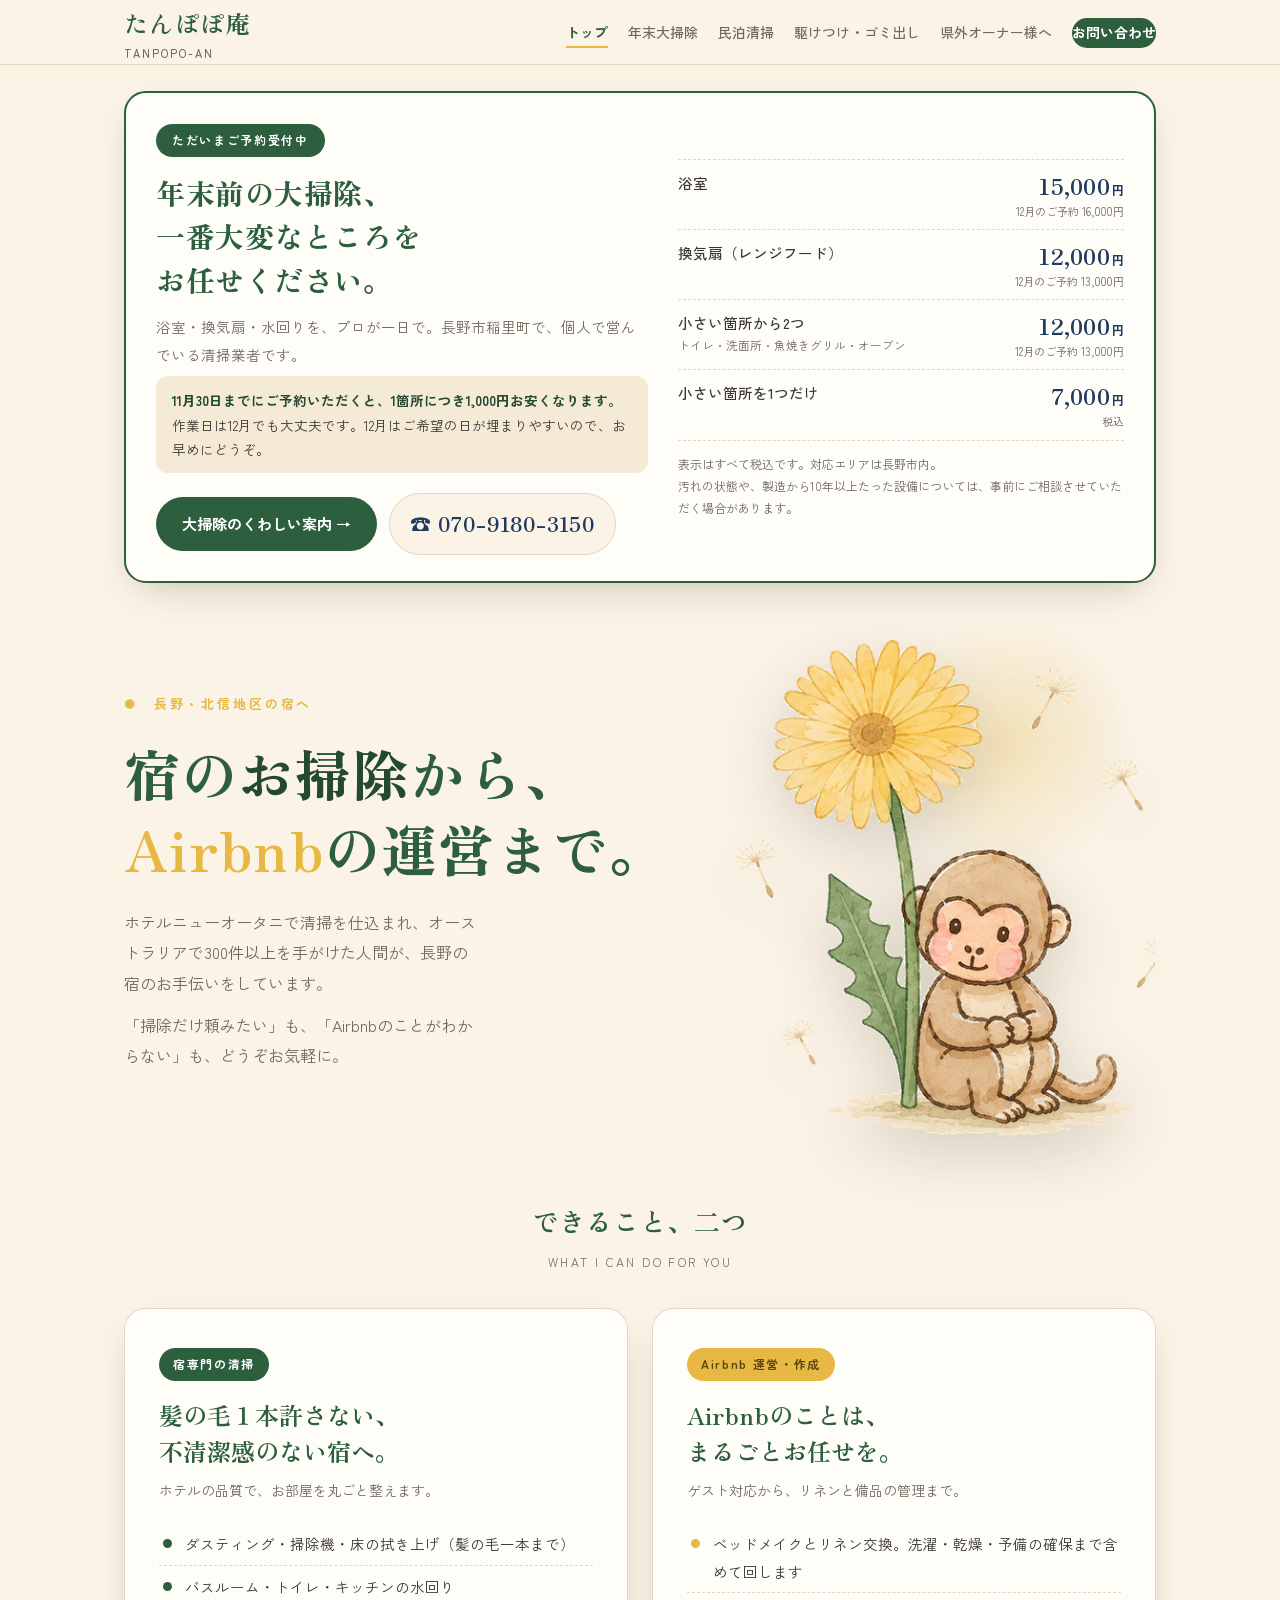
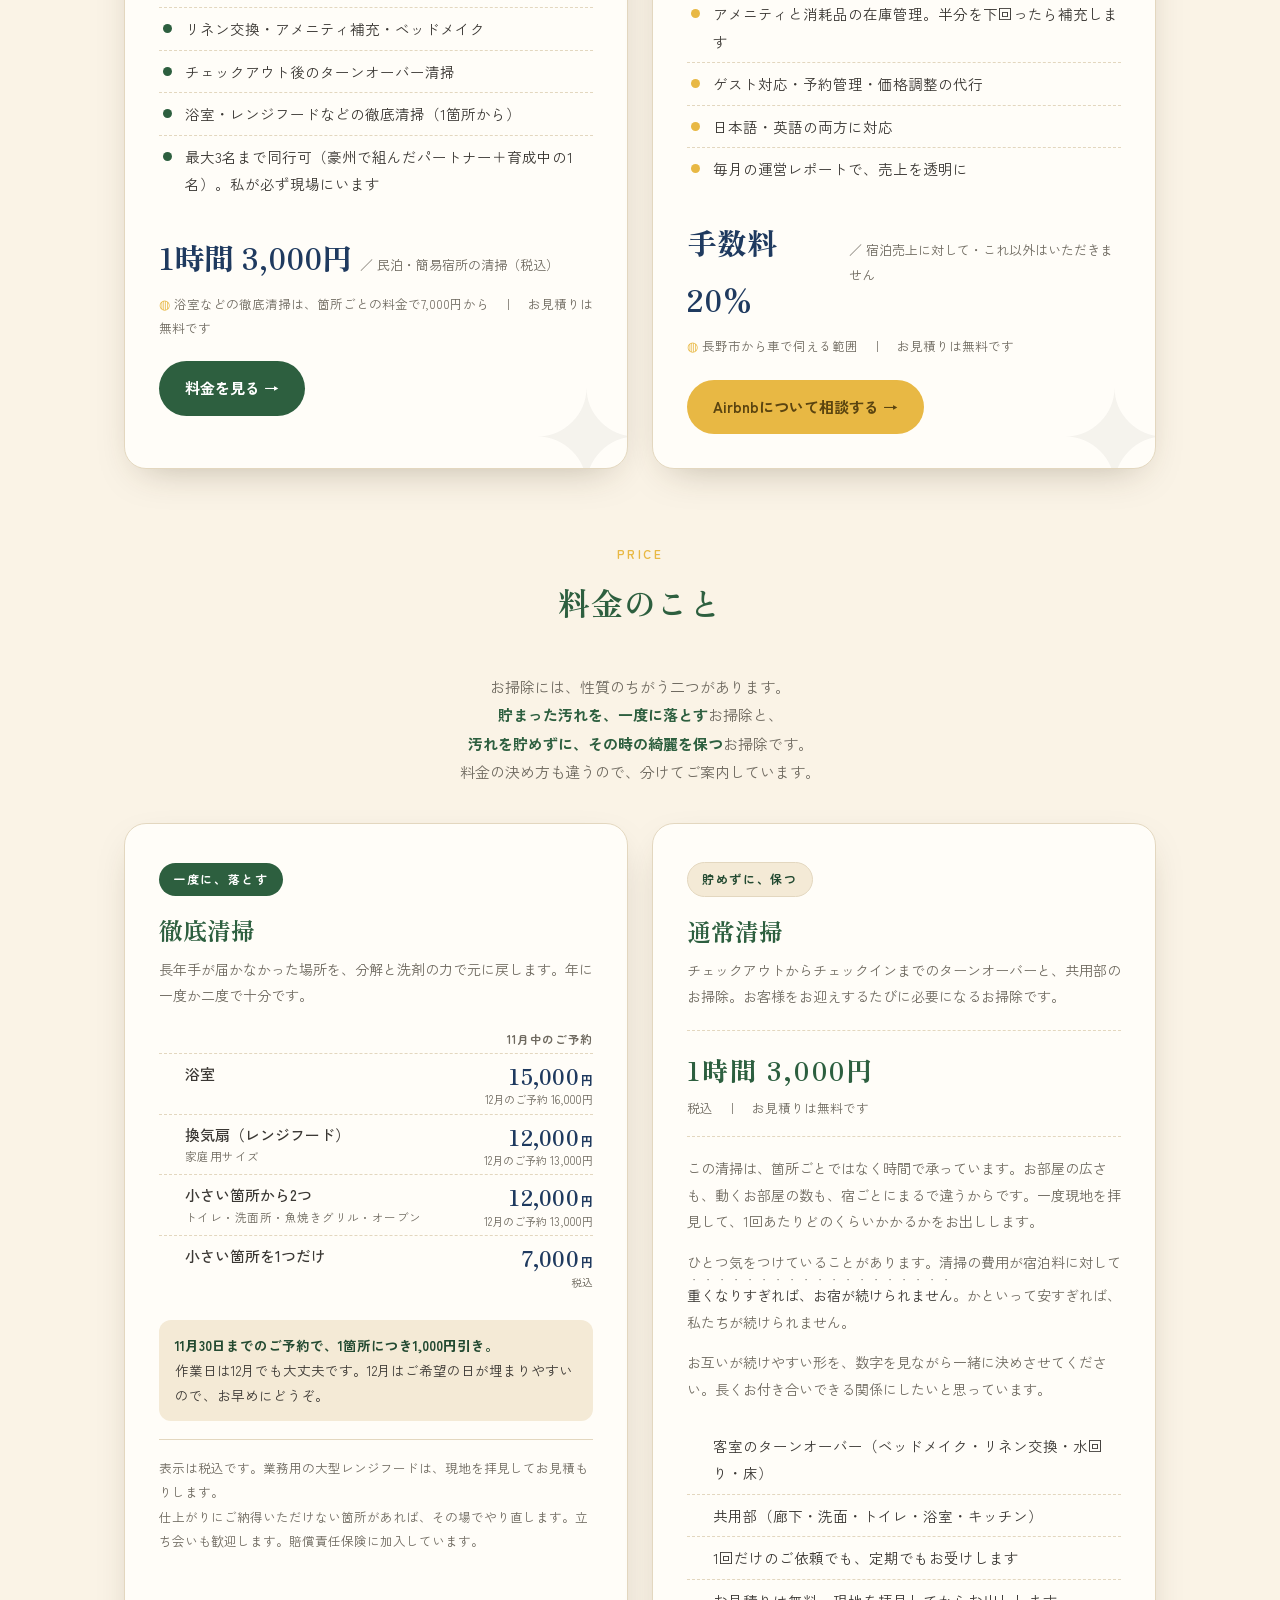
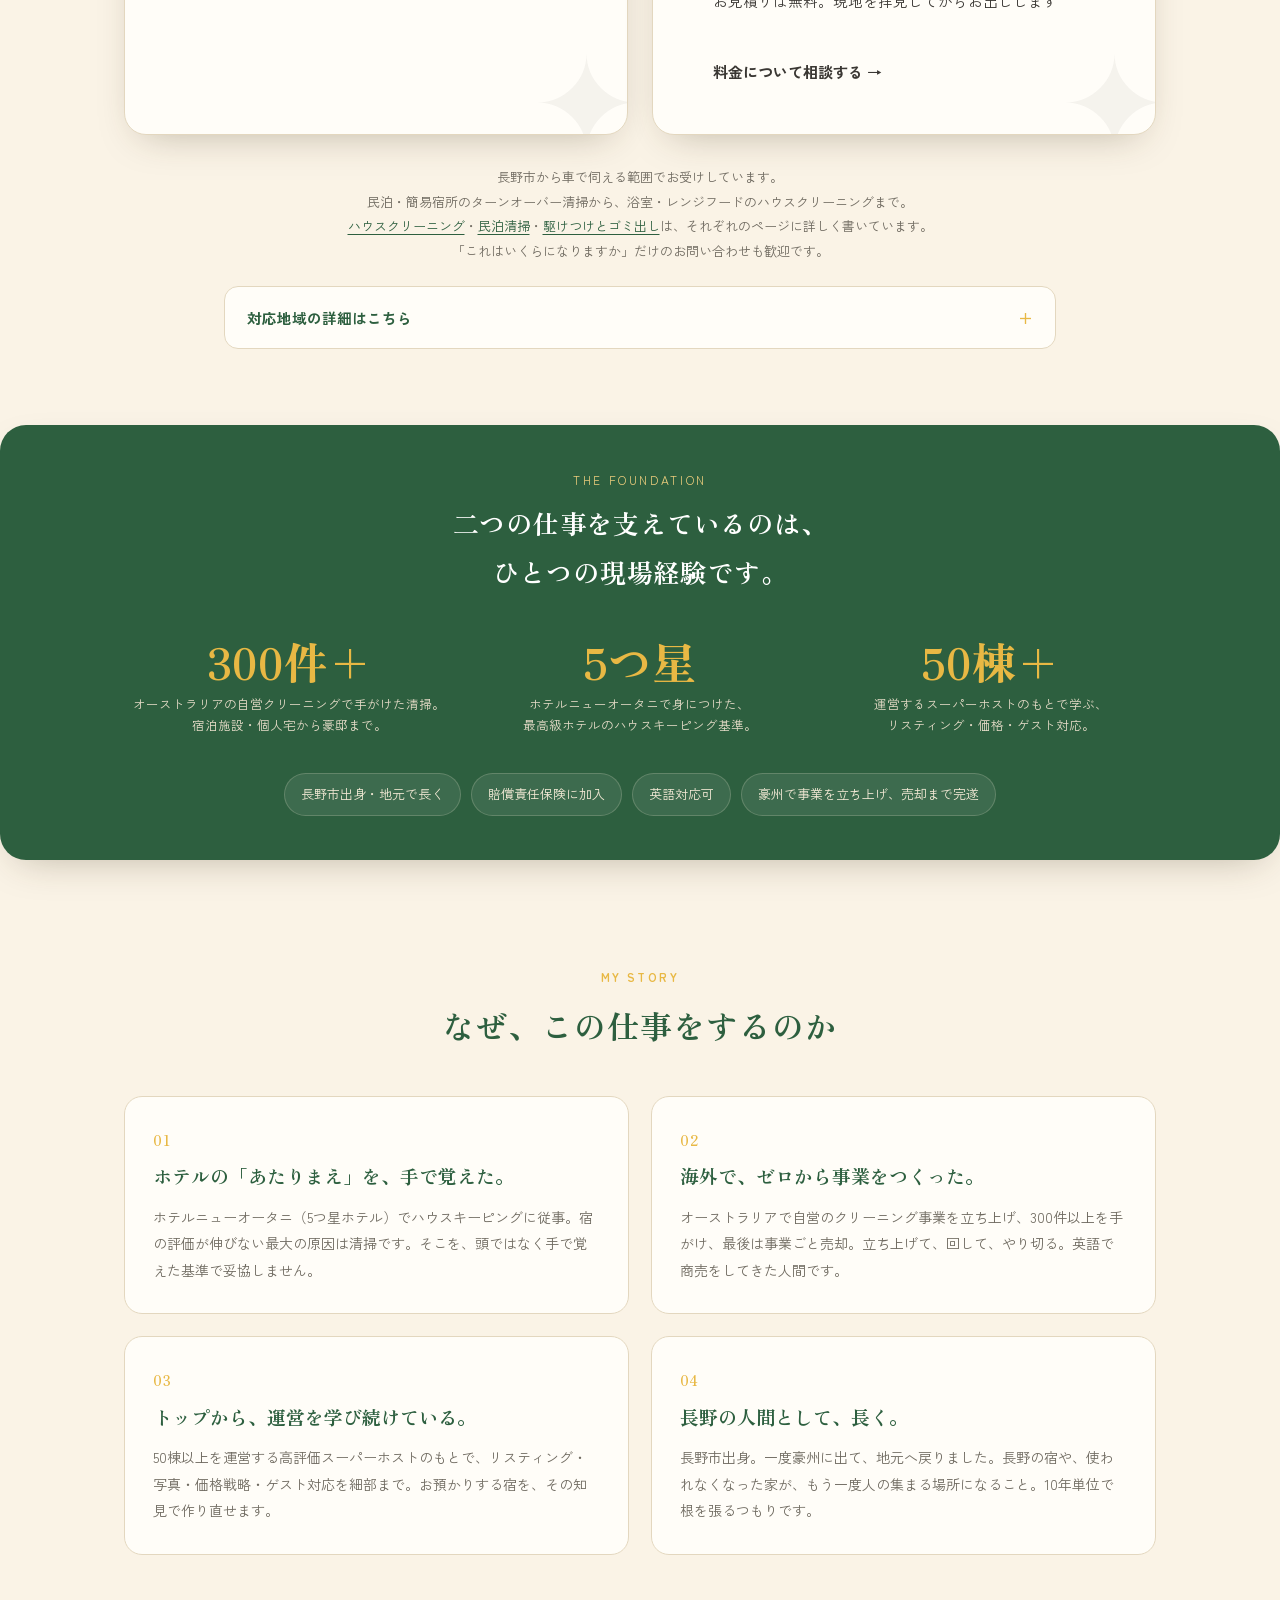
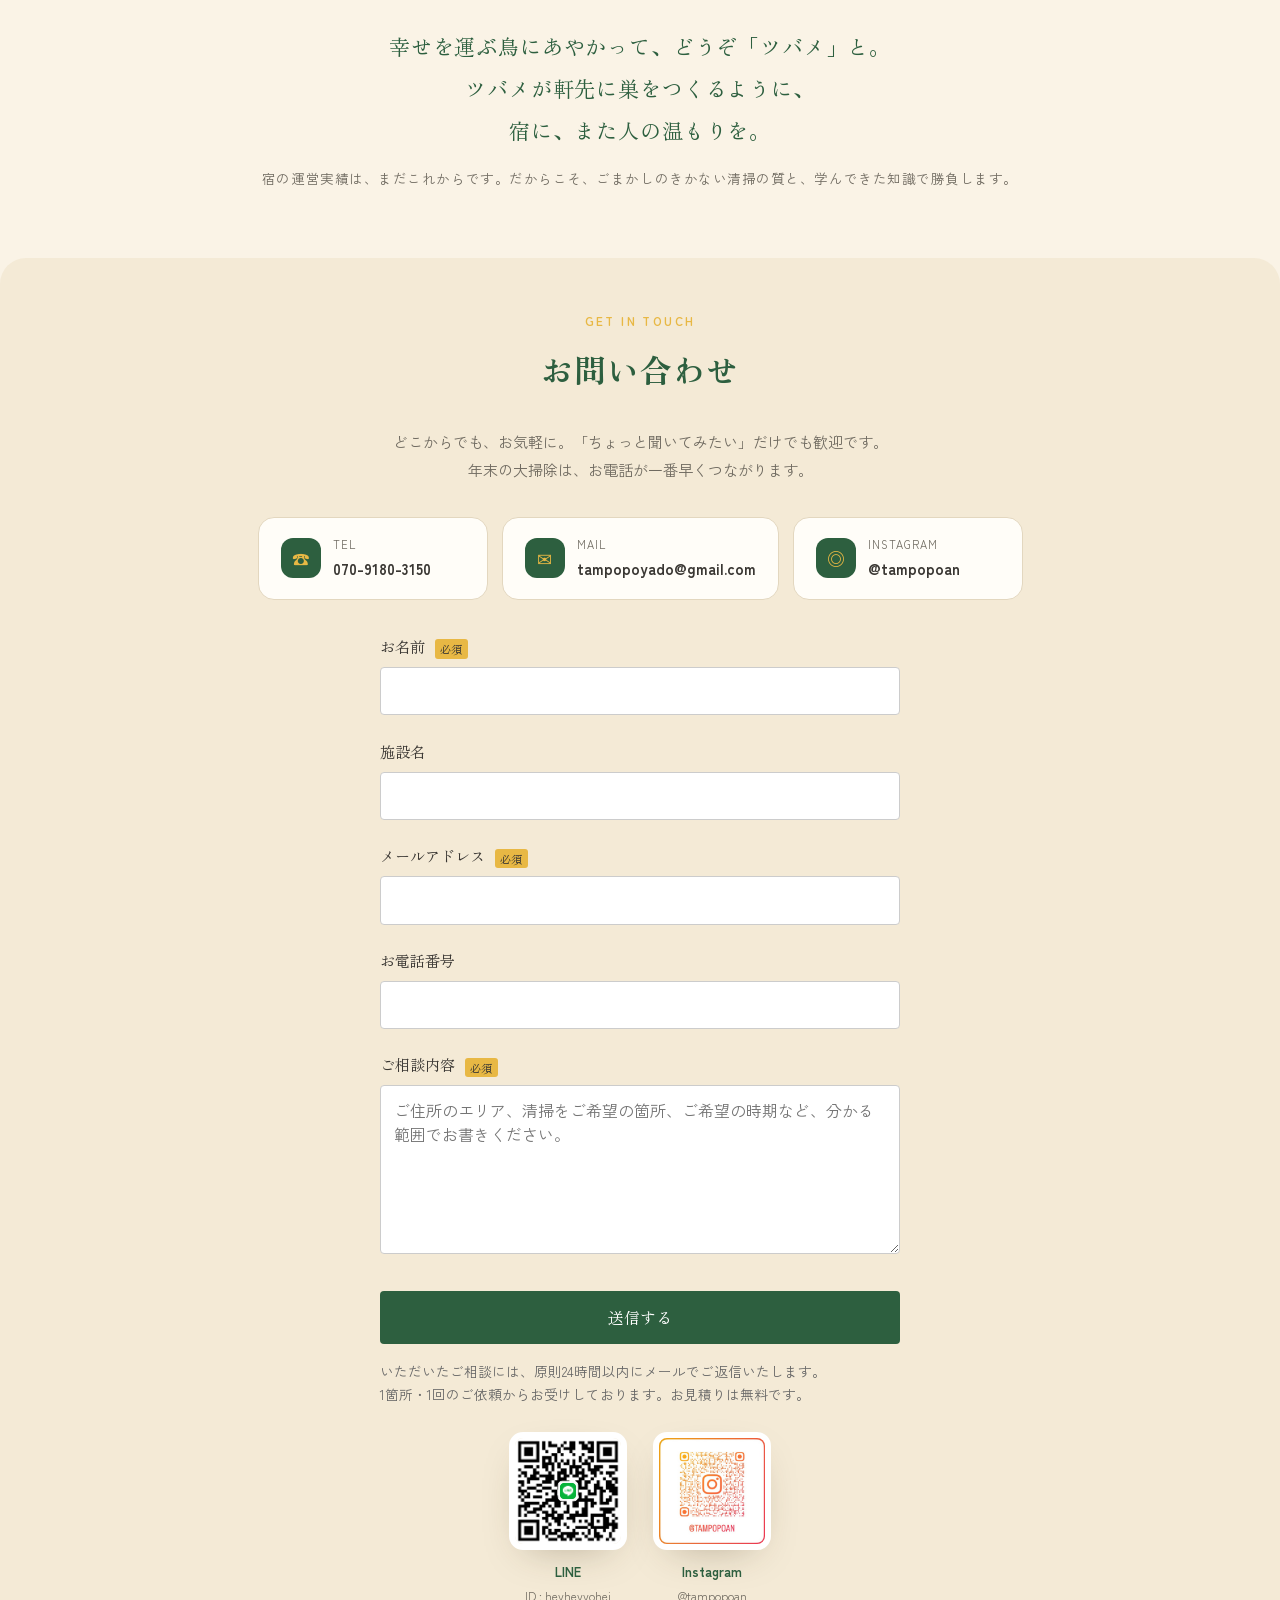
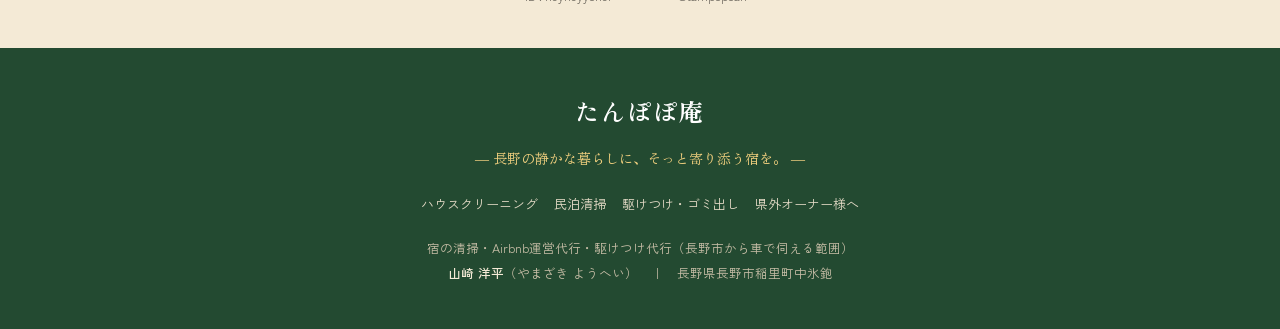
==== commit ffa64708: "Add files via upload" ====
--- a/index.html
+++ b/index.html
@@ -64,6 +64,9 @@
 .nav a{color:var(--ink-soft);transition:color .2s;padding:4px 0;
   border-bottom:2px solid transparent}
 .nav a:hover{color:var(--midori)}
+.nav a[aria-current="page"]{color:var(--midori);font-weight:700;
+  border-bottom-color:var(--tanpopo)}
+.nav a.nav-cta[aria-current="page"]{border-bottom-color:transparent}
 .nav-cta{background:var(--midori);color:#fff!important;padding:8px 18px;
   border-radius:999px;font-weight:700}
 .nav-cta:hover{background:var(--midori-deep)}
@@ -468,6 +471,7 @@
   <div class="wrap nav">
     <div class="brand">たんぽぽ庵<small>TANPOPO-AN</small></div>
     <ul class="links">
+      <li><a href="index.html" aria-current="page">トップ</a></li>
       <li><a href="housecleaning.html">年末大掃除</a></li>
       <li><a href="minpaku-cleaning.html">民泊清掃</a></li>
       <li><a href="kaketsuke.html">駆けつけ・ゴミ出し</a></li>
